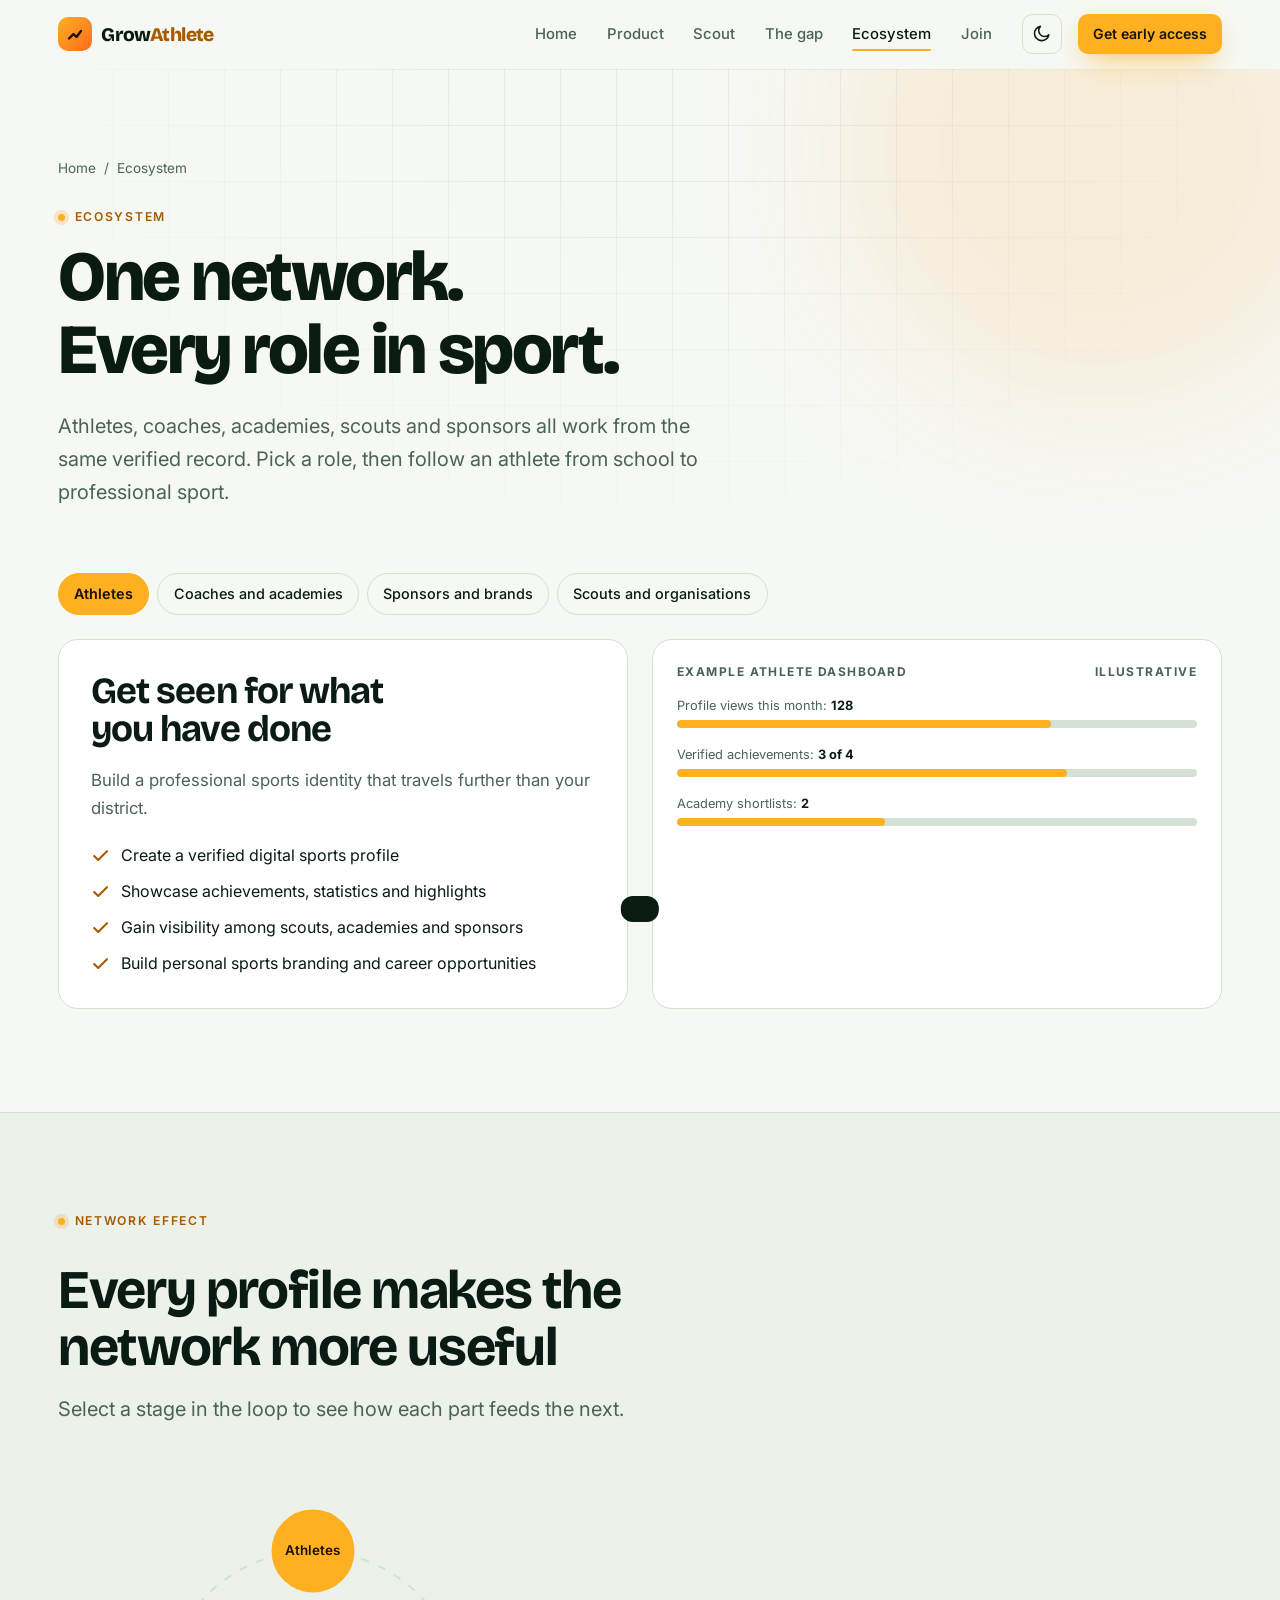
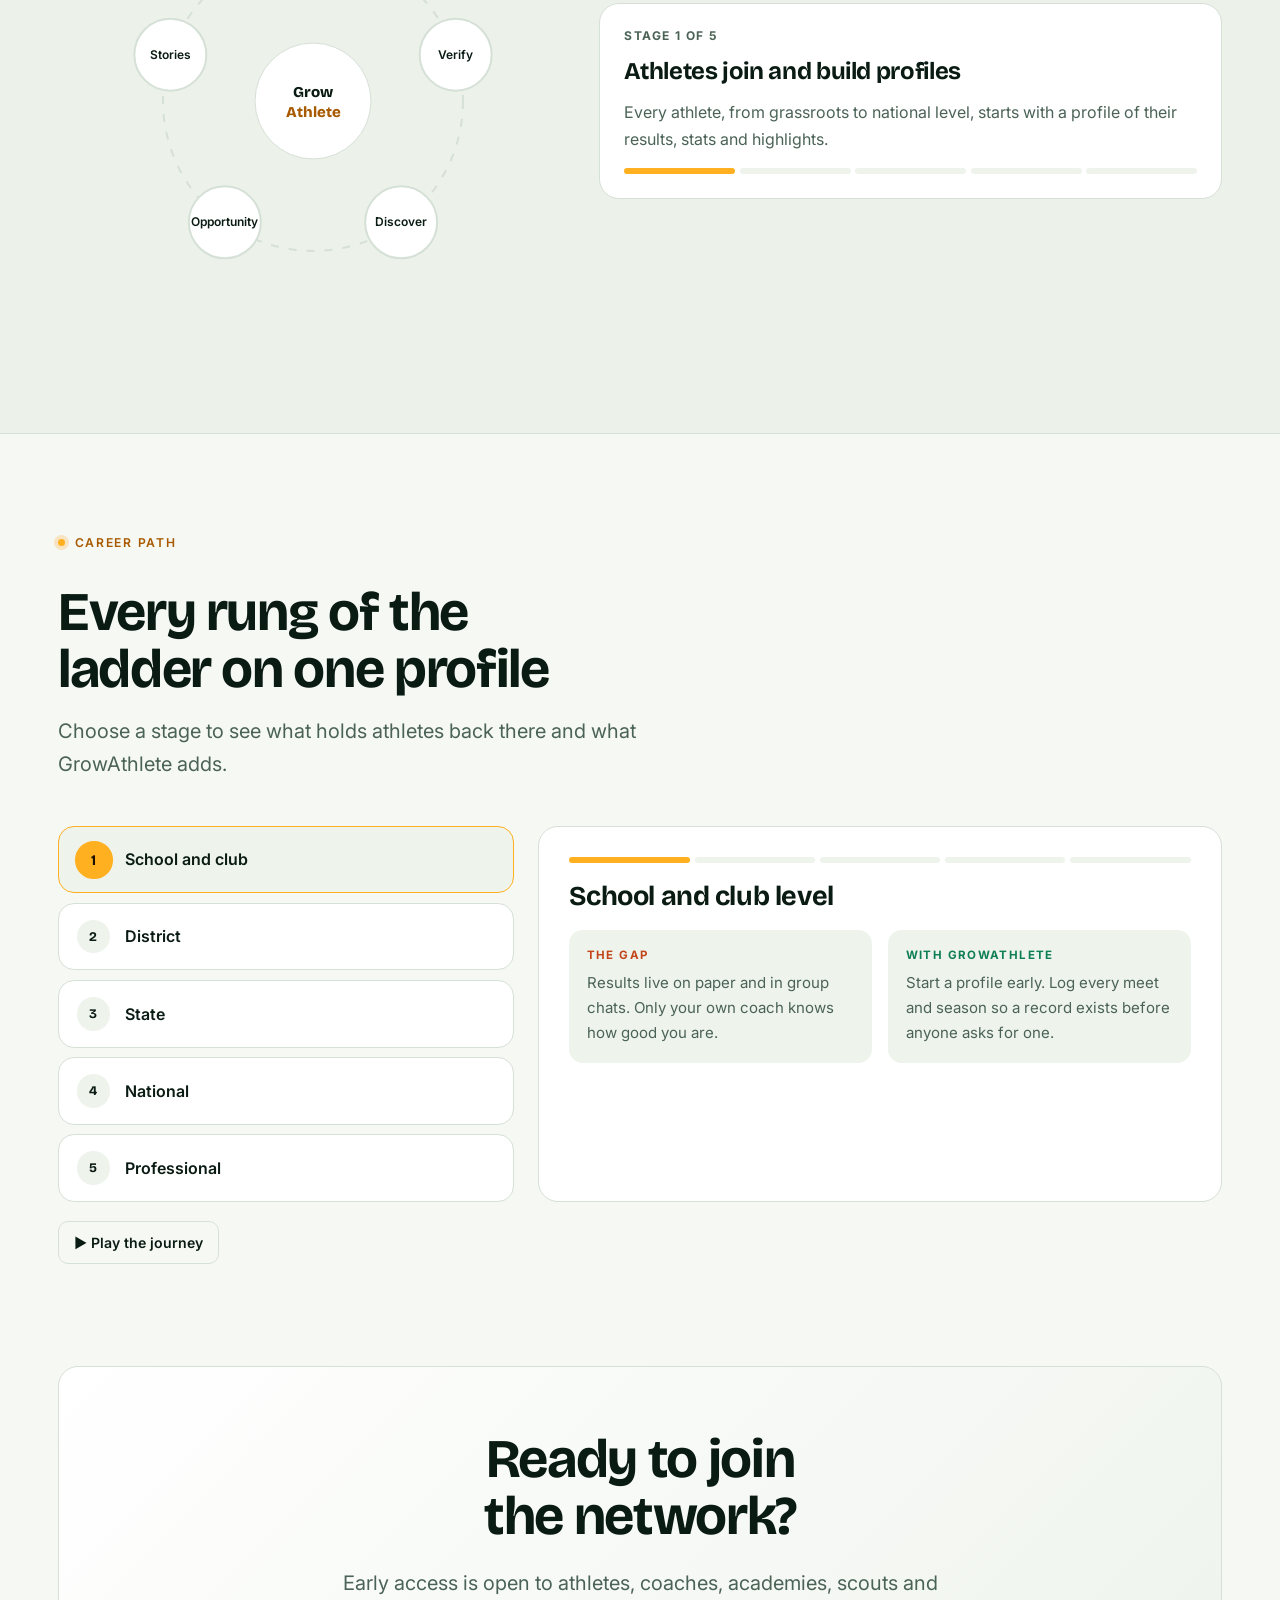
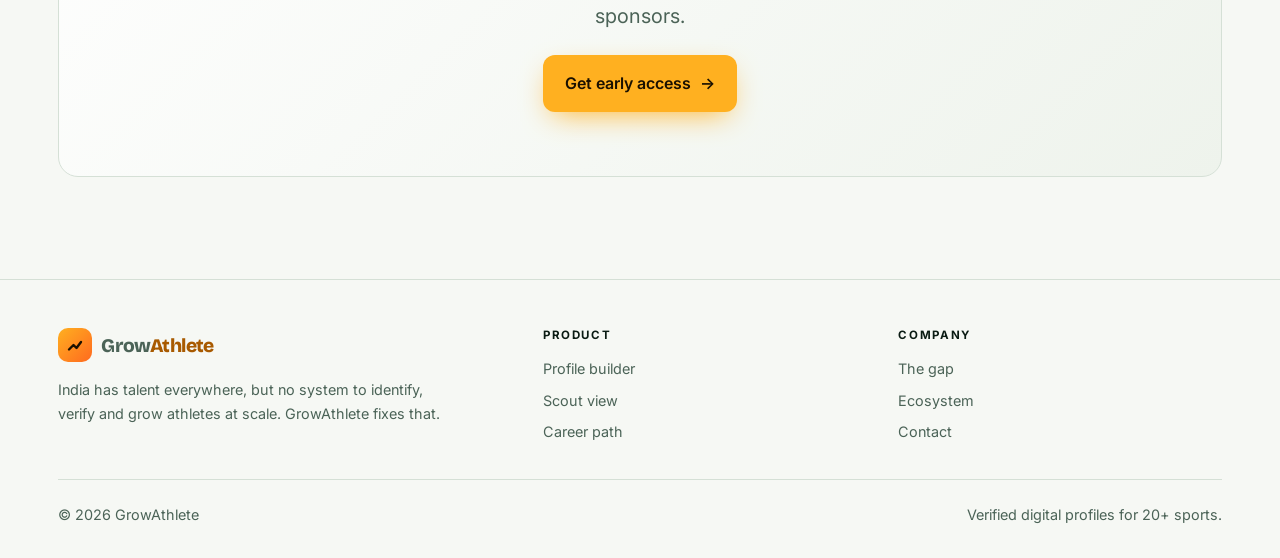
==== ecosystem.html @ 87b1ee72 "Add GrowAthlete multi-page website Six pages (home, product, scout, the gap, ecosystem, join) with s" ====
<!doctype html>
<html lang="en">
<head>
<meta charset="utf-8">
<meta name="viewport" content="width=device-width, initial-scale=1">
<title>Ecosystem | GrowAthlete</title>
<meta name="description" content="How athletes, coaches, academies, scouts and sponsors connect on GrowAthlete, and how the platform supports a career from school to professional sport.">
<link rel="preconnect" href="https://fonts.googleapis.com">
<link rel="preconnect" href="https://fonts.gstatic.com" crossorigin>
<link href="https://fonts.googleapis.com/css2?family=Bricolage+Grotesque:wght@600;700;800&family=Inter:wght@400;500;600&display=swap" rel="stylesheet">
<link rel="stylesheet" href="css/style.css">
<script src="js/theme.js"></script>
</head>
<body data-page="ecosystem">
<div id="site-header"></div>
<main>
<section class="phero">
  <div class="bgfx"><div class="blob a"></div></div>
  <div class="wrap">
    <p class="crumbs"><a href="index.html">Home</a><span>/</span><span>Ecosystem</span></p>
    <p class="tag">Ecosystem</p>
    <h1>One network. Every role in sport.</h1>
    <p class="lede">Athletes, coaches, academies, scouts and sponsors all work from the same verified record. Pick a role, then follow an athlete from school to professional sport.</p>
  </div>
</section>

<section style="padding-top:1rem">
  <div class="wrap">
    <div class="tabs reveal" role="tablist" aria-label="Role" id="tabs"></div>
    <div id="panels" class="reveal"></div>
  </div>
</section>

<section class="alt">
  <div class="wrap">
    <div class="head reveal"><p class="tag">Network effect</p><h2>Every profile makes the network more useful</h2><p class="lede">Select a stage in the loop to see how each part feeds the next.</p></div>
    <div class="fly reveal">
      <svg viewBox="0 0 460 460" role="img" aria-label="Loop: athletes build profiles, profiles get verified, scouts discover, opportunities follow, success attracts more athletes">
        <circle class="ring" cx="230" cy="230" r="150" fill="none" stroke="var(--line)" stroke-width="2"/>
        <circle cx="230" cy="230" r="58" fill="var(--surface)" stroke="var(--line)"/>
        <text x="230" y="226" text-anchor="middle" style="fill:var(--ink);font:800 15px var(--font-display)">Grow</text>
        <text x="230" y="246" text-anchor="middle" style="fill:var(--accent-text);font:800 15px var(--font-display)">Athlete</text>
        <g id="nodes"></g>
      </svg>
      <div class="card dash spot" id="fly-info" aria-live="polite"></div>
    </div>
  </div>
</section>

<section>
  <div class="wrap">
    <div class="head reveal"><p class="tag">Career path</p><h2>Every rung of the ladder on one profile</h2><p class="lede">Choose a stage to see what holds athletes back there and what GrowAthlete adds.</p></div>
    <div class="ladder reveal">
      <div class="steps" role="tablist" aria-label="Career stage" id="steps"></div>
      <div class="card lpanel" id="lpanel" role="tabpanel" aria-live="polite"></div>
    </div>
    <div style="margin-top:1.2rem" class="reveal"><button class="btn btn-line btn-sm" id="play" type="button">▶ Play the journey</button></div>
  </div>
</section>

<section style="padding-top:0">
  <div class="wrap"><div class="card cta-band reveal"><h2>Ready to join the network?</h2><p class="lede">Early access is open to athletes, coaches, academies, scouts and sponsors.</p><a class="btn btn-primary" href="join.html">Get early access <span class="arr">→</span></a></div></div>
</section>
</main>
<div id="site-footer"></div>
<script src="js/data.js"></script>
<script src="js/main.js"></script>
<script src="js/ecosystem.js"></script>
</body>
</html>
---- css/style.css ----
/* GrowAthlete shared styles.
   Concept: investor-grade product site. Near-black pitch ground, a faint engineering grid, one floodlight-gold accent,
   big grotesque headlines, bento layouts and live product demos instead of stock imagery. */
:root {
  --bg: #06100C;
  --bg2: #0A1812;
  --surface: #0F2119;
  --surface2: #15302A;
  --ink: #EEF6F1;
  --ink-soft: #94AEA0;
  --line: #1E3A2E;
  --accent: #FFB020;
  --accent2: #FF6A1F;
  --accent-ink: #1A1000;
  --accent-text: #FFB020;
  --good: #4FE3A0;
  --good-bg: rgba(79, 227, 160, .14);
  --warn: #FF8A5C;
  --glow: rgba(255, 176, 32, .18);
  --grid: rgba(238, 246, 241, .05);
  --font-display: "Bricolage Grotesque", "Arial Black", system-ui, sans-serif;
  --font-body: "Inter", system-ui, -apple-system, "Segoe UI", sans-serif;
  --radius: 20px;
  color-scheme: dark;
}
@media (prefers-color-scheme: light) {
  :root:not([data-theme="dark"]) {
    --bg: #F6F8F4; --bg2: #ECF1EA; --surface: #FFFFFF; --surface2: #EEF3EC; --ink: #0A1B13; --ink-soft: #4B6357;
    --line: #D5E0D6; --accent-text: #A85A00; --good: #0E7F55; --good-bg: rgba(14, 127, 85, .12); --warn: #C2461A;
    --glow: rgba(255, 150, 20, .22); --grid: rgba(10, 27, 19, .06); color-scheme: light;
  }
}
:root[data-theme="light"] {
  --bg: #F6F8F4; --bg2: #ECF1EA; --surface: #FFFFFF; --surface2: #EEF3EC; --ink: #0A1B13; --ink-soft: #4B6357;
  --line: #D5E0D6; --accent-text: #A85A00; --good: #0E7F55; --good-bg: rgba(14, 127, 85, .12); --warn: #C2461A;
  --glow: rgba(255, 150, 20, .22); --grid: rgba(10, 27, 19, .06); color-scheme: light;
}

*, *::before, *::after { box-sizing: border-box; }
html { scroll-behavior: smooth; scroll-padding-top: 5.5rem; }
body { margin: 0; background: var(--bg); color: var(--ink); font: 400 1rem/1.65 var(--font-body); -webkit-font-smoothing: antialiased; overflow-x: hidden; }
img, svg { max-width: 100%; }
button, input, select { font: inherit; color: inherit; }
button { cursor: pointer; }
a { color: inherit; }
p { margin: 0; }
:focus-visible { outline: 3px solid var(--accent); outline-offset: 3px; border-radius: 6px; }
h1, h2, h3, h4 { font-family: var(--font-display); margin: 0; text-wrap: balance; line-height: 1.04; font-weight: 700; letter-spacing: -.025em; }
h1 { font-size: clamp(2.6rem, 7vw, 5.6rem); font-weight: 800; letter-spacing: -.035em; }
h2 { font-size: clamp(2rem, 4.4vw, 3.4rem); }
h3 { font-size: 1.25rem; letter-spacing: -.015em; }
.wrap { width: 100%; max-width: 1200px; margin-inline: auto; padding-inline: max(18px, env(safe-area-inset-left, 0px)) max(18px, env(safe-area-inset-right, 0px)); }
section { padding-block: clamp(3.5rem, 8vw, 6.5rem); position: relative; }
.alt { background: var(--bg2); border-block: 1px solid var(--line); }
.tag { display: inline-flex; align-items: center; gap: .6rem; font: 600 .76rem/1 var(--font-body); letter-spacing: .14em; text-transform: uppercase; color: var(--accent-text); margin-bottom: 1.1rem; }
.tag::before { content: ""; width: 7px; height: 7px; border-radius: 50%; background: var(--accent); box-shadow: 0 0 0 4px var(--glow); animation: pulse 2.4s ease-in-out infinite; }
@keyframes pulse { 50% { box-shadow: 0 0 0 8px transparent; } }
.lede { color: var(--ink-soft); font-size: clamp(1.05rem, 1.6vw, 1.25rem); max-width: 40rem; }
.head { margin-bottom: 2.8rem; max-width: 48rem; display: grid; gap: 1.1rem; }
.grad { background: linear-gradient(100deg, var(--accent), var(--accent2)); -webkit-background-clip: text; background-clip: text; color: transparent; }

/* Page chrome: progress bar, curtain */
.progress { position: fixed; top: 0; left: 0; height: 3px; width: 100%; transform-origin: 0 50%; transform: scaleX(0); background: linear-gradient(90deg, var(--accent), var(--accent2)); z-index: 80; }
.curtain { display: none; }
.js .curtain { display: block; position: fixed; inset: 0; z-index: 100; background: var(--accent); transform: translateY(100%); pointer-events: none; display: grid; place-items: center; }
.curtain span { font: 800 clamp(1.6rem, 4vw, 2.6rem) var(--font-display); color: var(--accent-ink); letter-spacing: -.03em; }
.curtain.cover { transform: none; transition: none; pointer-events: auto; }
.curtain.done { transform: translateY(-100%); transition: transform .65s cubic-bezier(.77, 0, .18, 1); }
.curtain.in { transform: none; transition: transform .45s cubic-bezier(.77, 0, .18, 1); pointer-events: auto; }

/* Buttons, chips, pills */
.btn { position: relative; overflow: hidden; display: inline-flex; align-items: center; justify-content: center; gap: .55rem; border: 0; border-radius: 12px; padding: .95rem 1.4rem; font-weight: 600; text-decoration: none; transition: transform .2s, box-shadow .2s, border-color .2s, background .2s; white-space: nowrap; }
.btn-primary { background: var(--accent); color: var(--accent-ink); box-shadow: 0 10px 30px -10px var(--accent); }
.btn-primary::after { content: ""; position: absolute; inset: 0; background: linear-gradient(105deg, transparent 30%, rgba(255, 255, 255, .5) 50%, transparent 70%); transform: translateX(-120%); }
.btn-primary:hover { transform: translateY(-2px); box-shadow: 0 16px 36px -10px var(--accent); }
.btn-primary:hover::after { transform: translateX(120%); transition: transform .7s; }
.btn-line { background: transparent; border: 1.5px solid var(--line); color: var(--ink); }
.btn-line:hover { border-color: var(--ink-soft); background: var(--surface); }
.btn-sm { padding: .55rem .95rem; font-size: .88rem; border-radius: 10px; }
.btn .arr { transition: transform .2s; } .btn:hover .arr { transform: translateX(4px); }
.chip { border: 1.5px solid var(--line); background: transparent; border-radius: 999px; padding: .5rem .95rem; font-weight: 500; font-size: .9rem; transition: all .18s; }
.chip:hover { border-color: var(--ink-soft); transform: translateY(-1px); }
.chip[aria-pressed="true"], .chip[aria-selected="true"] { background: var(--accent); border-color: var(--accent); color: var(--accent-ink); font-weight: 600; }
.pill { display: inline-flex; align-items: center; gap: .35rem; font: 600 .68rem/1 var(--font-body); letter-spacing: .06em; text-transform: uppercase; padding: .38rem .6rem; border-radius: 999px; background: var(--surface2); color: var(--ink-soft); }
.pill.good { background: var(--good-bg); color: var(--good); }
.pill.warn { background: rgba(255, 138, 92, .15); color: var(--warn); }
.card { background: var(--surface); border: 1px solid var(--line); border-radius: var(--radius); }
.spot { position: relative; overflow: hidden; }
.spot::before { content: ""; position: absolute; inset: 0; background: radial-gradient(420px circle at var(--mx, 50%) var(--my, 0%), var(--glow), transparent 60%); opacity: 0; transition: opacity .3s; pointer-events: none; }
.spot:hover::before { opacity: 1; }
.spot > * { position: relative; }

/* Header */
header.site { position: sticky; top: 0; z-index: 50; border-bottom: 1px solid transparent; transition: background .3s, border-color .3s, backdrop-filter .3s; }
header.site.scrolled { background: color-mix(in srgb, var(--bg) 78%, transparent); backdrop-filter: blur(16px) saturate(1.4); border-color: var(--line); }
.nav { display: flex; align-items: center; gap: 1rem; padding-block: .85rem; }
.logo { font: 800 1.2rem var(--font-display); letter-spacing: -.03em; text-decoration: none; display: inline-flex; align-items: center; gap: .6rem; margin-right: auto; }
.logo i { width: 2.1rem; height: 2.1rem; border-radius: 10px; background: linear-gradient(135deg, var(--accent), var(--accent2)); display: grid; place-items: center; }
.logo b { color: var(--accent-text); font-weight: 800; }
.links { display: flex; gap: .15rem; }
.links a { text-decoration: none; padding: .5rem .85rem; border-radius: 10px; font-weight: 500; font-size: .93rem; color: var(--ink-soft); position: relative; transition: color .2s, background .2s; }
.links a:hover { color: var(--ink); background: var(--surface); }
.links a.on { color: var(--ink); }
.links a.on::after { content: ""; position: absolute; left: .85rem; right: .85rem; bottom: .2rem; height: 2px; background: var(--accent); border-radius: 2px; }
.icon-btn { width: 2.5rem; height: 2.5rem; border-radius: 10px; border: 1.5px solid var(--line); background: transparent; display: grid; place-items: center; transition: border-color .2s, transform .2s; }
.icon-btn:hover { border-color: var(--ink-soft); transform: rotate(12deg); }
.icon-btn svg { width: 1.2rem; height: 1.2rem; }
.burger { display: none; }
@media (max-width: 960px) {
  .burger { display: grid; }
  .links { position: absolute; top: 100%; left: 0; right: 0; flex-direction: column; background: var(--bg); border-bottom: 1px solid var(--line); padding: .6rem max(18px, env(safe-area-inset-left, 0px)) 1rem; display: none; }
  header.site.open .links { display: flex; animation: drop .25s ease-out; }
  header.site.open { background: var(--bg); }
  .links a { padding: .8rem .6rem; font-size: 1.05rem; }
  .links a.on::after { display: none; } .links a.on { color: var(--accent-text); }
  .nav .btn-sm { display: none; }
}
@keyframes drop { from { opacity: 0; transform: translateY(-8px); } }

/* Backdrop: grid + aurora */
.bgfx { position: absolute; inset: 0; overflow: hidden; pointer-events: none; }
.bgfx::before { content: ""; position: absolute; inset: 0; background-image: linear-gradient(var(--grid) 1px, transparent 1px), linear-gradient(90deg, var(--grid) 1px, transparent 1px); background-size: 56px 56px; mask-image: radial-gradient(ellipse at 50% 0%, #000 20%, transparent 72%); -webkit-mask-image: radial-gradient(ellipse at 50% 0%, #000 20%, transparent 72%); }
.blob { position: absolute; border-radius: 50%; filter: blur(80px); opacity: .55; animation: drift 18s ease-in-out infinite alternate; }
.blob.a { width: 520px; height: 520px; background: var(--glow); top: -180px; right: -80px; }
.blob.b { width: 420px; height: 420px; background: rgba(79, 227, 160, .12); top: 120px; left: -160px; animation-duration: 24s; animation-direction: alternate-reverse; }
@keyframes drift { to { transform: translate(60px, 40px) scale(1.15); } }

/* Hero */
.hero { padding-block: clamp(3rem, 7vw, 6rem) clamp(3rem, 6vw, 5rem); overflow: hidden; }
.hero-grid { position: relative; display: grid; grid-template-columns: minmax(0, 1.2fr) minmax(0, .8fr); gap: clamp(2rem, 5vw, 4rem); align-items: center; }
.badge { display: inline-flex; align-items: center; gap: .6rem; padding: .4rem .9rem .4rem .45rem; border: 1px solid var(--line); border-radius: 999px; background: color-mix(in srgb, var(--surface) 70%, transparent); font-size: .85rem; font-weight: 500; color: var(--ink-soft); margin-bottom: 1.6rem; }
.badge b { background: var(--accent); color: var(--accent-ink); font-size: .7rem; letter-spacing: .08em; text-transform: uppercase; padding: .25rem .55rem; border-radius: 999px; }
.hero h1 .l { display: block; overflow: hidden; padding-bottom: .08em; }
.hero h1 .l > span { display: inline-block; animation: rise .9s cubic-bezier(.2, .8, .2, 1) both; animation-delay: calc(var(--d, 0) * 110ms + 350ms); }
@keyframes rise { from { transform: translateY(105%); } }
.hero .lede { margin-top: 1.6rem; animation: fade .8s .9s both; }
.cta { display: flex; flex-wrap: wrap; gap: .8rem; margin-top: 2rem; animation: fade .8s 1.05s both; }
@keyframes fade { from { opacity: 0; transform: translateY(14px); } }
.built { margin-top: 2.6rem; display: flex; flex-wrap: wrap; gap: .5rem 1.4rem; align-items: center; color: var(--ink-soft); font-size: .85rem; animation: fade .8s 1.2s both; }
.built span { text-transform: uppercase; letter-spacing: .12em; font-size: .7rem; }
.built b { font-weight: 500; color: var(--ink); }
.stage { perspective: 1100px; position: relative; }
.hcard { padding: 1.4rem; transition: transform .25s ease-out; transform-style: preserve-3d; box-shadow: 0 40px 80px -30px rgba(0, 0, 0, .7); animation: fade 1s .6s both; }
.hcard .float { position: absolute; padding: .6rem .9rem; border-radius: 12px; font-weight: 600; font-size: .82rem; display: flex; gap: .5rem; align-items: center; background: var(--surface2); border: 1px solid var(--line); box-shadow: 0 16px 34px -14px rgba(0, 0, 0, .6); transform: translateZ(50px); animation: bob 5s ease-in-out infinite; z-index: 2; }
.hcard .f1 { top: -1.1rem; right: 1rem; } .hcard .f2 { bottom: 1.6rem; left: -1.2rem; animation-delay: -2.5s; }
@keyframes bob { 50% { translate: 0 -8px; } }
@media (max-width: 960px) { .hero-grid { grid-template-columns: 1fr; } .hcard .f2 { left: .4rem; } }

.marq { border-block: 1px solid var(--line); background: var(--bg2); overflow: hidden; padding-block: 1.05rem; mask-image: linear-gradient(90deg, transparent, #000 8%, #000 92%, transparent); -webkit-mask-image: linear-gradient(90deg, transparent, #000 8%, #000 92%, transparent); }
.marq-track { display: flex; gap: 2.5rem; width: max-content; animation: marq 45s linear infinite; font: 700 1rem var(--font-display); color: var(--ink-soft); text-transform: uppercase; letter-spacing: .02em; }
.marq:hover .marq-track { animation-play-state: paused; }
.marq-track span::after { content: "◆"; margin-left: 2.5rem; color: var(--accent-text); font-size: .6em; vertical-align: .2em; }
@keyframes marq { to { transform: translateX(-50%); } }

/* Stats */
.stats { display: grid; grid-template-columns: repeat(3, minmax(0, 1fr)); gap: 1px; background: var(--line); border: 1px solid var(--line); border-radius: var(--radius); overflow: hidden; }
.stat { background: var(--surface); padding: clamp(1.5rem, 3vw, 2.4rem); }
.stat strong { display: block; font: 800 clamp(2.8rem, 6vw, 4.6rem)/1 var(--font-display); letter-spacing: -.04em; font-variant-numeric: tabular-nums; }
.stat p { color: var(--ink-soft); margin-top: .7rem; max-width: 18rem; }
.src { margin-top: .9rem; font-size: .8rem; color: var(--ink-soft); }
@media (max-width: 760px) { .stats { grid-template-columns: 1fr; } }

/* Bento */
.bento { display: grid; grid-template-columns: repeat(6, minmax(0, 1fr)); gap: 1rem; }
.cell { padding: 1.6rem; display: grid; gap: .8rem; align-content: space-between; text-decoration: none; transition: transform .25s, border-color .25s; min-height: 250px; }
.cell:hover { transform: translateY(-5px); border-color: var(--accent); }
.cell h3 { margin-top: .2rem; } .cell p { color: var(--ink-soft); font-size: .95rem; }
.cell .go { font-weight: 600; font-size: .9rem; color: var(--accent-text); display: inline-flex; gap: .4rem; align-items: center; }
.cell .go i { font-style: normal; transition: transform .2s; } .cell:hover .go i { transform: translateX(5px); }
.c1 { grid-column: span 3; } .c2 { grid-column: span 3; } .c3 { grid-column: span 2; } .c4 { grid-column: span 2; } .c5 { grid-column: span 2; }
.mini { display: flex; flex-wrap: wrap; gap: .4rem; }
.mini .chip { font-size: .78rem; padding: .3rem .65rem; pointer-events: none; }
@media (max-width: 900px) { .bento { grid-template-columns: repeat(2, minmax(0, 1fr)); } .c1, .c2 { grid-column: span 2; } .c3, .c4, .c5 { grid-column: span 1; } }
@media (max-width: 560px) { .bento { grid-template-columns: 1fr; } .c1, .c2, .c3, .c4, .c5 { grid-column: auto; } }

/* Thesis */
.thesis { display: grid; grid-template-columns: repeat(3, minmax(0, 1fr)); gap: 1rem; }
.th { padding: 1.8rem; display: grid; gap: .9rem; }
.th .n { font: 800 3.2rem/1 var(--font-display); color: transparent; -webkit-text-stroke: 1.5px var(--accent); letter-spacing: -.04em; }
.th p { color: var(--ink-soft); }
@media (max-width: 860px) { .thesis { grid-template-columns: 1fr; } }

/* Sub-page hero */
.phero { padding-block: clamp(3.2rem, 7vw, 5.5rem) clamp(2rem, 4vw, 3rem); overflow: hidden; }
.phero .wrap { position: relative; }
.phero h1 { font-size: clamp(2.4rem, 5.6vw, 4.4rem); max-width: 18ch; }
.phero .lede { margin-top: 1.4rem; }
.crumbs { font-size: .85rem; color: var(--ink-soft); margin-bottom: 1.4rem; display: flex; gap: .5rem; }
.crumbs a { text-decoration: none; } .crumbs a:hover { color: var(--ink); }

/* Profile card parts */
.pc-head { display: flex; gap: .9rem; align-items: center; }
.av { width: 3.6rem; height: 3.6rem; border-radius: 50%; display: grid; place-items: center; font: 800 1.1rem var(--font-display); background: linear-gradient(135deg, var(--accent), var(--accent2)); color: var(--accent-ink); flex: none; }
.pc-name { font: 700 1.1rem/1.2 var(--font-display); letter-spacing: -.01em; display: flex; flex-wrap: wrap; gap: .4rem .6rem; align-items: center; }
.pc-meta { color: var(--ink-soft); font-size: .88rem; margin-top: .2rem; }
.spark { width: 100%; height: auto; display: block; overflow: visible; }
.spark .ln { stroke-dasharray: 1; stroke-dashoffset: 1; animation: draw 1.4s .3s cubic-bezier(.3, .7, .2, 1) forwards; }
.spark .ar, .spark .dt { opacity: 0; animation: fade2 .8s 1.1s forwards; }
@keyframes draw { to { stroke-dashoffset: 0; } } @keyframes fade2 { to { opacity: 1; } }
.kv { display: grid; grid-template-columns: repeat(3, minmax(0, 1fr)); gap: .6rem; margin-top: 1rem; }
.kv div { background: var(--surface2); border-radius: 12px; padding: .75rem .85rem; }
.kv strong { display: block; font: 700 1.15rem/1.1 var(--font-display); font-variant-numeric: tabular-nums; }
.kv span { font-size: .74rem; color: var(--ink-soft); }
.alist { list-style: none; padding: 0; margin: 1rem 0 0; display: grid; gap: .5rem; }
.alist li { display: flex; gap: .6rem; align-items: center; font-size: .9rem; padding: .6rem .75rem; background: var(--surface2); border-radius: 10px; animation: pop .4s cubic-bezier(.2, .8, .2, 1); }
.alist li span.t { flex: 1; min-width: 0; overflow-wrap: anywhere; }
@keyframes pop { from { opacity: 0; transform: translateY(8px) scale(.97); } }

/* Forms */
.field { display: grid; gap: .45rem; }
.field label, .field .lab { font-weight: 600; font-size: .85rem; color: var(--ink-soft); display: flex; justify-content: space-between; }
.input { width: 100%; padding: .85rem 1rem; border-radius: 12px; border: 1.5px solid var(--line); background: var(--bg); transition: border-color .2s, box-shadow .2s; }
.input:focus { outline: none; border-color: var(--accent); box-shadow: 0 0 0 4px var(--glow); }
input[type=range] { width: 100%; accent-color: var(--accent); }
.row2 { display: grid; grid-template-columns: 1fr 1fr; gap: .8rem; }
.add { display: flex; gap: .5rem; } .add .input { flex: 1; min-width: 0; }
.meter { height: 10px; border-radius: 99px; background: var(--surface2); overflow: hidden; }
.meter i { display: block; height: 100%; width: 0; background: linear-gradient(90deg, var(--warn), var(--accent), var(--good)); border-radius: 99px; transition: width .7s cubic-bezier(.2, .8, .2, 1); }
.spin { width: .8rem; height: .8rem; border: 2px solid currentColor; border-right-color: transparent; border-radius: 50%; animation: rot .7s linear infinite; display: inline-block; }
@keyframes rot { to { transform: rotate(360deg); } }
.note { font-size: .8rem; color: var(--ink-soft); }
.chips { display: flex; flex-wrap: wrap; gap: .5rem; }

/* Builder */
.builder { display: grid; grid-template-columns: minmax(0, .95fr) minmax(0, 1.05fr); gap: 1.5rem; align-items: start; }
.form-card { padding: 1.6rem; display: grid; gap: 1.2rem; }
.pc { padding: 1.5rem; position: sticky; top: 5.5rem; transition: transform .25s ease-out; }
.strength { margin-top: 1.2rem; display: grid; gap: .55rem; }
.strength-top { display: flex; justify-content: space-between; align-items: center; font-weight: 600; font-size: .9rem; }
.share { display: flex; gap: .5rem; margin-top: 1rem; flex-wrap: wrap; }
@media (max-width: 900px) { .builder { grid-template-columns: 1fr; } .pc { position: static; } }

/* Explorer */
.explorer { padding: 1.3rem; }
.filters { display: grid; gap: 1rem; padding: .4rem .3rem 1.3rem; border-bottom: 1px solid var(--line); margin-bottom: 1.3rem; }
.frow { display: grid; grid-template-columns: 1.3fr repeat(3, minmax(0, 1fr)); gap: 1rem; align-items: end; }
.meta-bar { display: flex; flex-wrap: wrap; justify-content: space-between; gap: .6rem; font-size: .9rem; color: var(--ink-soft); margin-bottom: 1rem; }
.grid { display: grid; grid-template-columns: repeat(auto-fill, minmax(270px, 1fr)); gap: 1rem; }
.ath { padding: 1.2rem; display: grid; gap: .85rem; min-width: 0; transition: transform .25s, border-color .25s; animation: pop .5s cubic-bezier(.2, .8, .2, 1) both; animation-delay: calc(var(--i, 0) * 45ms); }
.ath:hover { transform: translateY(-4px); border-color: var(--accent); }
.ath .st { font: 700 .98rem var(--font-display); letter-spacing: -.01em; }
.row-f { display: flex; gap: .5rem; align-items: center; justify-content: space-between; flex-wrap: wrap; }
.star { border: 1.5px solid var(--line); background: transparent; border-radius: 10px; padding: .5rem .8rem; font-weight: 600; font-size: .85rem; transition: all .18s; }
.star:hover { border-color: var(--ink-soft); }
.star[aria-pressed="true"] { background: var(--accent); border-color: var(--accent); color: var(--accent-ink); }
.empty { grid-column: 1 / -1; padding: 3rem 1rem; text-align: center; color: var(--ink-soft); }
.tray { margin-top: 1.2rem; padding: 1rem 1.1rem; border-radius: 14px; background: var(--surface2); display: flex; flex-wrap: wrap; gap: .6rem; align-items: center; animation: pop .3s; }
.tray .chip { padding: .35rem .7rem; font-size: .84rem; }
@media (max-width: 960px) { .frow { grid-template-columns: 1fr 1fr; } .frow .field:first-child { grid-column: 1 / -1; } }
@media (max-width: 560px) { .frow { grid-template-columns: 1fr; } }

/* Dialog */
dialog { background: var(--surface); color: var(--ink); border: 1px solid var(--line); border-radius: 24px; padding: 0; width: min(620px, calc(100% - 28px)); max-height: calc(100% - 28px); box-shadow: 0 40px 100px -20px rgba(0, 0, 0, .8); }
dialog[open] { animation: dlg .35s cubic-bezier(.2, .8, .2, 1); }
@keyframes dlg { from { opacity: 0; transform: translateY(24px) scale(.96); } }
dialog::backdrop { background: rgba(2, 8, 5, .7); backdrop-filter: blur(5px); }
.dlg { padding: 1.6rem; }
.dlg-top { display: flex; justify-content: space-between; align-items: start; gap: 1rem; }
.dlg-actions { display: flex; flex-wrap: wrap; gap: .6rem; margin-top: 1.4rem; }
.dlg h4 { font: 700 .75rem var(--font-body); letter-spacing: .12em; text-transform: uppercase; color: var(--ink-soft); margin: 1.3rem 0 .6rem; }
.cmp { display: grid; grid-template-columns: 1fr 1fr; gap: 1rem; margin-top: 1.2rem; }
.cmp > div { background: var(--surface2); border-radius: 16px; padding: 1rem; display: grid; gap: .7rem; align-content: start; min-width: 0; }
.bar { display: grid; gap: .25rem; font-size: .8rem; color: var(--ink-soft); }
.bar i { display: block; height: 8px; border-radius: 6px; background: var(--line); overflow: hidden; }
.bar i b { display: block; height: 100%; background: var(--accent); border-radius: 6px; transition: width .8s cubic-bezier(.2, .8, .2, 1); width: 0; }
.bar.win i b { background: var(--good); }
@media (max-width: 520px) { .cmp { grid-template-columns: 1fr; } }

/* Gap page: merge stage + accordion */
.seg { display: inline-flex; padding: .3rem; background: var(--surface); border: 1px solid var(--line); border-radius: 14px; gap: .3rem; }
.seg button { border: 0; background: transparent; padding: .7rem 1.2rem; border-radius: 10px; font-weight: 600; transition: background .2s; }
.seg button[aria-pressed="true"] { background: var(--accent); color: var(--accent-ink); }
.mstage { position: relative; height: 440px; background: var(--bg2); border: 1px solid var(--line); border-radius: 24px; overflow: hidden; background-image: radial-gradient(var(--line) 1px, transparent 1px); background-size: 22px 22px; }
.frame { position: absolute; inset: 1.2rem; border: 2px dashed var(--accent); border-radius: 18px; opacity: 0; transition: opacity .5s; pointer-events: none; }
.frame em { position: absolute; top: -.85rem; left: 1.2rem; background: var(--bg2); padding: 0 .6rem; font: 600 .75rem var(--font-body); letter-spacing: .1em; text-transform: uppercase; color: var(--accent-text); font-style: normal; display: flex; gap: .4rem; align-items: center; }
.merged .frame { opacity: 1; }
.item { position: absolute; width: 29%; min-width: 120px; padding: .75rem .85rem; border-radius: 12px; background: var(--surface); border: 1px solid var(--line); box-shadow: 0 16px 34px -14px rgba(0, 0, 0, .7); left: var(--bx); top: var(--by); transform: rotate(var(--br)); transition: left .9s cubic-bezier(.3, 1, .3, 1), top .9s cubic-bezier(.3, 1, .3, 1), transform .9s cubic-bezier(.3, 1, .3, 1), border-color .4s; font-size: .8rem; line-height: 1.35; text-align: left; color: var(--ink); }
.item b { display: block; font-size: .7rem; letter-spacing: .08em; text-transform: uppercase; color: var(--ink-soft); margin-bottom: .25rem; }
.item .v { display: none; margin-top: .4rem; }
.merged .item { left: var(--ax); top: var(--ay); transform: rotate(0); }
.merged .item .v { display: inline-flex; }
.merged .item.ok { border-color: var(--good); }
.item:hover { border-color: var(--accent); }
.mcap { margin-top: 1.2rem; display: flex; justify-content: space-between; gap: 1rem; flex-wrap: wrap; color: var(--ink-soft); align-items: center; }
.mcap strong { color: var(--ink); }
@media (max-width: 640px) { .mstage { height: 580px; } .item { width: 43%; } }
.acc { display: grid; gap: .8rem; }
.acc-i { border: 1px solid var(--line); border-radius: 18px; background: var(--surface); overflow: hidden; transition: border-color .25s; }
.acc-i[data-open="true"] { border-color: var(--accent); }
.acc-b { width: 100%; display: flex; align-items: center; gap: 1rem; text-align: left; background: transparent; border: 0; padding: 1.3rem 1.4rem; font: 700 clamp(1.05rem, 2vw, 1.3rem) var(--font-display); letter-spacing: -.015em; }
.acc-b .n { font: 600 .8rem var(--font-body); color: var(--accent-text); letter-spacing: .1em; min-width: 2rem; }
.acc-b .pm { margin-left: auto; width: 1.8rem; height: 1.8rem; border-radius: 50%; border: 1.5px solid var(--line); display: grid; place-items: center; transition: transform .3s, background .3s; flex: none; font-family: var(--font-body); }
.acc-i[data-open="true"] .pm { transform: rotate(45deg); background: var(--accent); color: var(--accent-ink); border-color: var(--accent); }
.acc-p { display: grid; grid-template-rows: 0fr; transition: grid-template-rows .4s cubic-bezier(.2, .8, .2, 1); }
.acc-i[data-open="true"] .acc-p { grid-template-rows: 1fr; }
.acc-p > div { overflow: hidden; }
.acc-in { padding: 0 1.4rem 1.4rem 4rem; display: grid; grid-template-columns: 1fr 1fr; gap: 1rem; }
.acc-in > div { background: var(--surface2); border-radius: 14px; padding: 1.1rem; }
.acc-in h4 { font: 700 .72rem var(--font-body); letter-spacing: .12em; text-transform: uppercase; margin-bottom: .5rem; }
.acc-in .pain h4 { color: var(--warn); } .acc-in .gain h4 { color: var(--good); }
.acc-in p { font-size: .94rem; color: var(--ink-soft); }
@media (max-width: 700px) { .acc-in { grid-template-columns: 1fr; padding-left: 1.4rem; } }
.quote { padding: clamp(2rem, 5vw, 3.5rem); text-align: center; }
.quote p { font: 700 clamp(1.5rem, 3.4vw, 2.6rem)/1.15 var(--font-display); letter-spacing: -.03em; max-width: 24ch; margin-inline: auto; text-wrap: balance; }

/* Ecosystem: tabs, ladder, flywheel */
.tabs { display: flex; flex-wrap: wrap; gap: .5rem; margin-bottom: 1.5rem; }
.panel { display: grid; grid-template-columns: minmax(0, 1fr) minmax(0, 1fr); gap: 1.5rem; animation: pop .45s cubic-bezier(.2, .8, .2, 1); }
.panel[hidden] { display: none; }
.panel .big { padding: 2rem; display: grid; gap: 1.2rem; align-content: start; }
.ticks { list-style: none; margin: 0; padding: 0; display: grid; gap: .6rem; }
.ticks li { display: flex; gap: .7rem; align-items: flex-start; }
.ticks svg { flex: none; width: 1.2rem; height: 1.2rem; color: var(--accent-text); margin-top: .25rem; }
.dash { padding: 1.5rem; display: grid; gap: 1rem; align-content: start; }
.dash h4 { font: 700 .75rem var(--font-body); letter-spacing: .12em; text-transform: uppercase; color: var(--ink-soft); display: flex; justify-content: space-between; }
@media (max-width: 860px) { .panel { grid-template-columns: 1fr; } }
.ladder { display: grid; grid-template-columns: minmax(0, .8fr) minmax(0, 1.2fr); gap: 1.5rem; }
.steps { display: grid; gap: .6rem; align-content: start; position: relative; }
.step { display: flex; align-items: center; gap: .9rem; text-align: left; width: 100%; padding: 1rem 1.1rem; border-radius: 16px; border: 1.5px solid var(--line); background: var(--surface); font-weight: 600; transition: all .2s; }
.step:hover { border-color: var(--ink-soft); transform: translateX(4px); }
.step i { width: 2.1rem; height: 2.1rem; border-radius: 50%; background: var(--surface2); display: grid; place-items: center; font: 700 .82rem var(--font-display); font-style: normal; flex: none; transition: all .25s; }
.step[aria-selected="true"] { border-color: var(--accent); background: var(--surface2); }
.step[aria-selected="true"] i { background: var(--accent); color: var(--accent-ink); transform: scale(1.12); }
.lpanel { padding: 1.9rem; display: grid; gap: 1.2rem; align-content: start; }
.lpanel h3 { font-size: 1.7rem; }
.two { display: grid; grid-template-columns: 1fr 1fr; gap: 1rem; }
.two > div { background: var(--surface2); border-radius: 14px; padding: 1.1rem; animation: pop .45s both; }
.two > div + div { animation-delay: .1s; }
.two h4 { font: 700 .72rem var(--font-body); letter-spacing: .12em; text-transform: uppercase; margin-bottom: .6rem; }
.two .pain h4 { color: var(--warn); } .two .gain h4 { color: var(--good); }
.two p { font-size: .94rem; color: var(--ink-soft); }
.prog { display: flex; gap: .3rem; } .prog i { height: 6px; flex: 1; border-radius: 4px; background: var(--surface2); transition: background .4s; } .prog i.on { background: var(--accent); }
@media (max-width: 860px) { .ladder { grid-template-columns: 1fr; } .two { grid-template-columns: 1fr; } }
.fly { display: grid; grid-template-columns: minmax(0, .9fr) minmax(0, 1.1fr); gap: 2rem; align-items: center; }
.fly svg { width: 100%; height: auto; max-width: 460px; margin-inline: auto; display: block; }
.fly .ring { stroke-dasharray: 8 10; animation: dashmove 14s linear infinite; }
@keyframes dashmove { to { stroke-dashoffset: -360; } }
.fly .node { cursor: pointer; transition: transform .2s; transform-box: fill-box; transform-origin: center; }
.fly .node:hover, .fly .node.on { transform: scale(1.12); }
.fly .node circle { fill: var(--surface); stroke: var(--line); stroke-width: 2; transition: all .2s; }
.fly .node.on circle { fill: var(--accent); stroke: var(--accent); }
.fly .node text { fill: var(--ink); font: 600 12px var(--font-body); text-anchor: middle; pointer-events: none; }
.fly .node.on text { fill: var(--accent-ink); }
.fly .orbit { transform-origin: 230px 230px; animation: rot 16s linear infinite; }
@media (max-width: 860px) { .fly { grid-template-columns: 1fr; } }

/* Join */
.join-grid { display: grid; grid-template-columns: minmax(0, 1fr) minmax(0, 1fr); gap: 1.5rem; align-items: start; }
.join-box { padding: clamp(1.5rem, 4vw, 2.4rem); display: grid; gap: 1rem; }
.seg2 { display: flex; flex-wrap: wrap; gap: .5rem; }
.msg { min-height: 1.5em; font-weight: 600; color: var(--good); }
.done-card { display: none; text-align: center; padding: 2rem 1rem; gap: .8rem; justify-items: center; }
.done-card.show { display: grid; animation: pop .5s; }
.done-card svg { width: 4rem; height: 4rem; color: var(--good); }
.done-card svg path { stroke-dasharray: 30; stroke-dashoffset: 30; animation: draw2 .7s .2s forwards; }
@keyframes draw2 { to { stroke-dashoffset: 0; } }
.partner { display: grid; gap: .9rem; }
.partner .card { padding: 1.3rem 1.4rem; display: grid; gap: .3rem; transition: transform .25s, border-color .25s; }
.partner .card:hover { transform: translateX(6px); border-color: var(--accent); }
.partner h3 { font-size: 1.1rem; } .partner p { color: var(--ink-soft); font-size: .93rem; }
@media (max-width: 860px) { .join-grid { grid-template-columns: 1fr; } }

/* CTA band + footer */
.cta-band { padding: clamp(2rem, 6vw, 4rem); text-align: center; display: grid; gap: 1.4rem; justify-items: center; background: linear-gradient(135deg, var(--surface), var(--surface2)); overflow: hidden; }
.cta-band h2 { max-width: 18ch; }
footer { border-top: 1px solid var(--line); padding-block: 3rem 2rem; color: var(--ink-soft); font-size: .9rem; }
.fgrid { display: grid; grid-template-columns: 1.4fr repeat(2, 1fr); gap: 2rem; }
.fgrid h4 { font: 700 .72rem var(--font-body); letter-spacing: .14em; text-transform: uppercase; color: var(--ink); margin-bottom: .9rem; }
.fgrid ul { list-style: none; padding: 0; margin: 0; display: grid; gap: .5rem; }
.fgrid a { text-decoration: none; } .fgrid a:hover { color: var(--ink); }
.fbot { margin-top: 2.2rem; padding-top: 1.4rem; border-top: 1px solid var(--line); display: flex; flex-wrap: wrap; justify-content: space-between; gap: .6rem; }
@media (max-width: 700px) { .fgrid { grid-template-columns: 1fr 1fr; } .fgrid > div:first-child { grid-column: 1 / -1; } }

.toast { position: fixed; left: 50%; bottom: max(1.2rem, env(safe-area-inset-bottom, 0px)); transform: translate(-50%, 160%); background: var(--ink); color: var(--bg); padding: .8rem 1.2rem; border-radius: 12px; font-weight: 600; z-index: 90; transition: transform .4s cubic-bezier(.2, .8, .2, 1); max-width: calc(100% - 28px); text-align: center; }
.toast.show { transform: translate(-50%, 0); }
#confetti { position: fixed; inset: 0; pointer-events: none; z-index: 95; }

/* Reveal (content is visible by default; JS opts in) */
.js .reveal { opacity: 0; transform: translateY(26px); transition: opacity .7s ease, transform .7s cubic-bezier(.2, .8, .2, 1); transition-delay: calc(var(--i, 0) * 90ms); }
.js .reveal.in { opacity: 1; transform: none; }
@media (prefers-reduced-motion: reduce) {
  html { scroll-behavior: auto; }
  *, *::before, *::after { animation-duration: .001s !important; animation-delay: 0s !important; animation-iteration-count: 1 !important; transition-duration: .001s !important; }
  .js .reveal { opacity: 1; transform: none; }
  .marq-track { animation: none !important; }
}
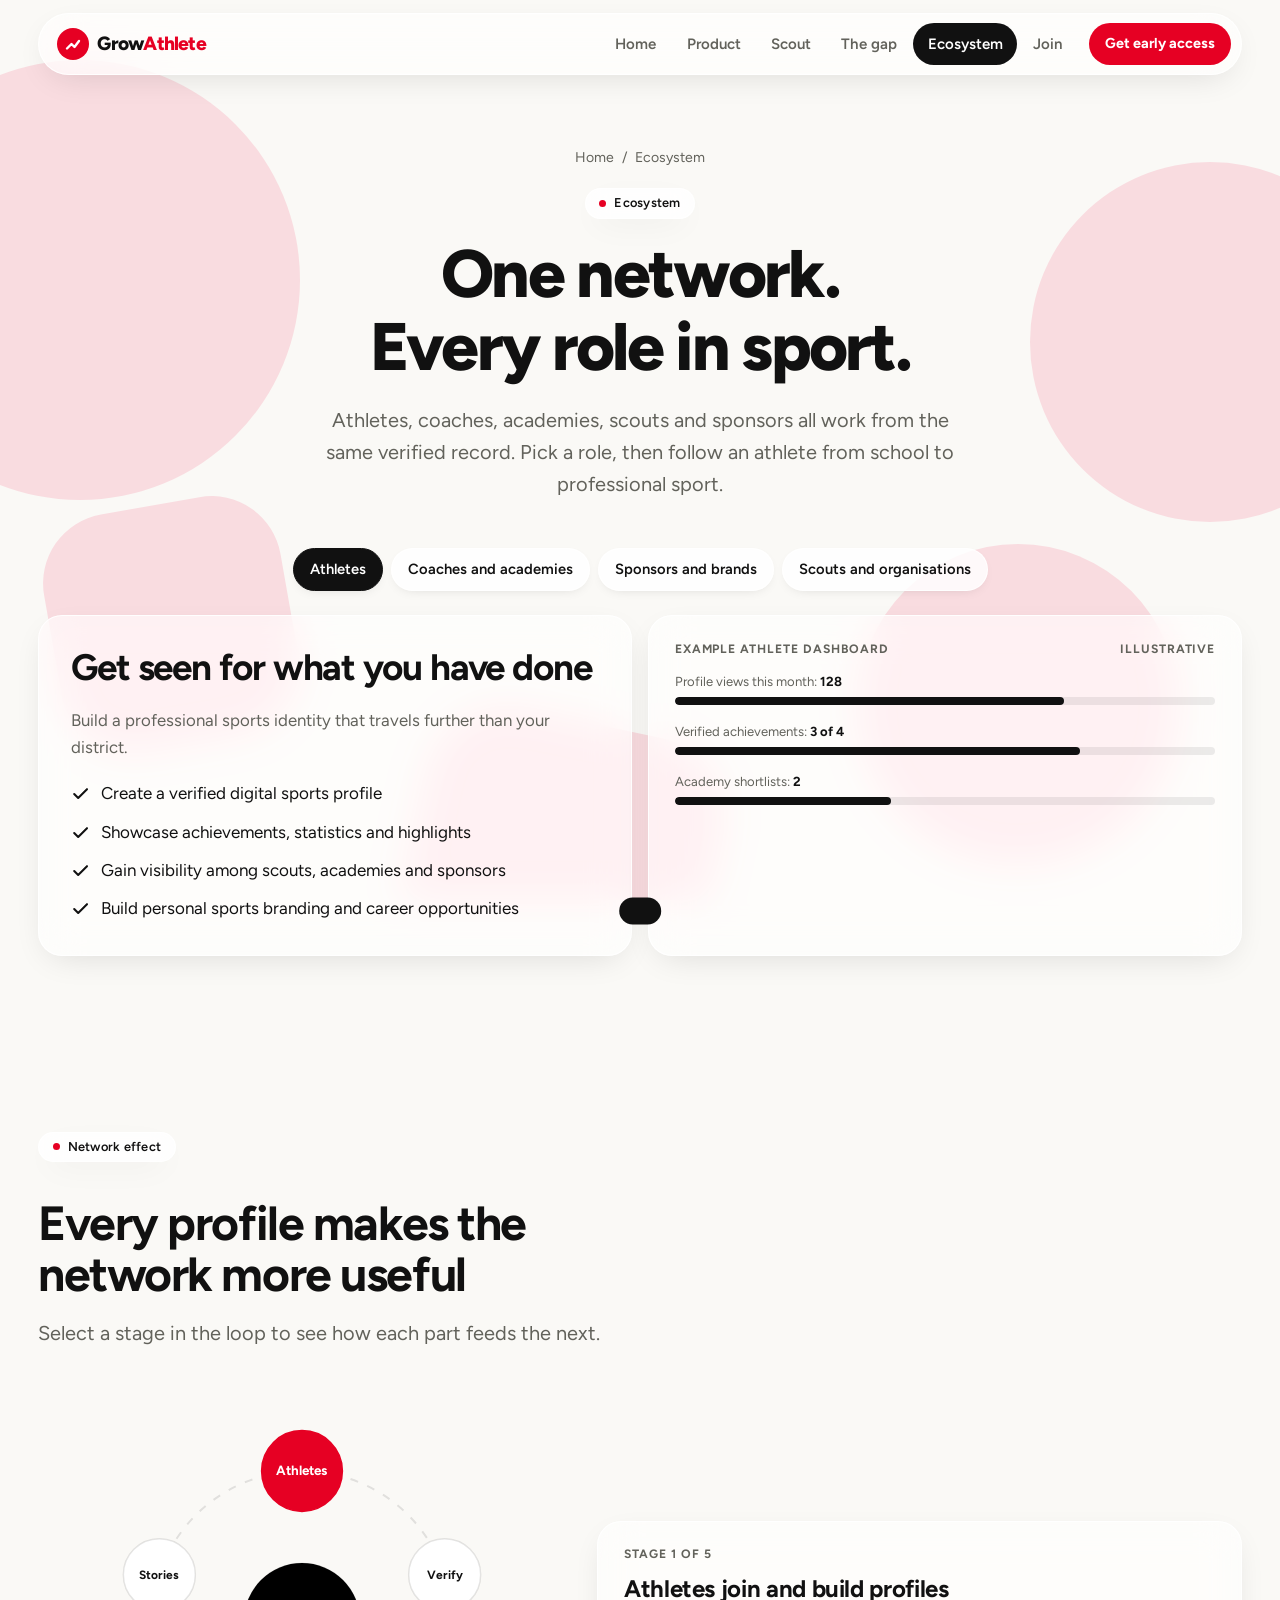
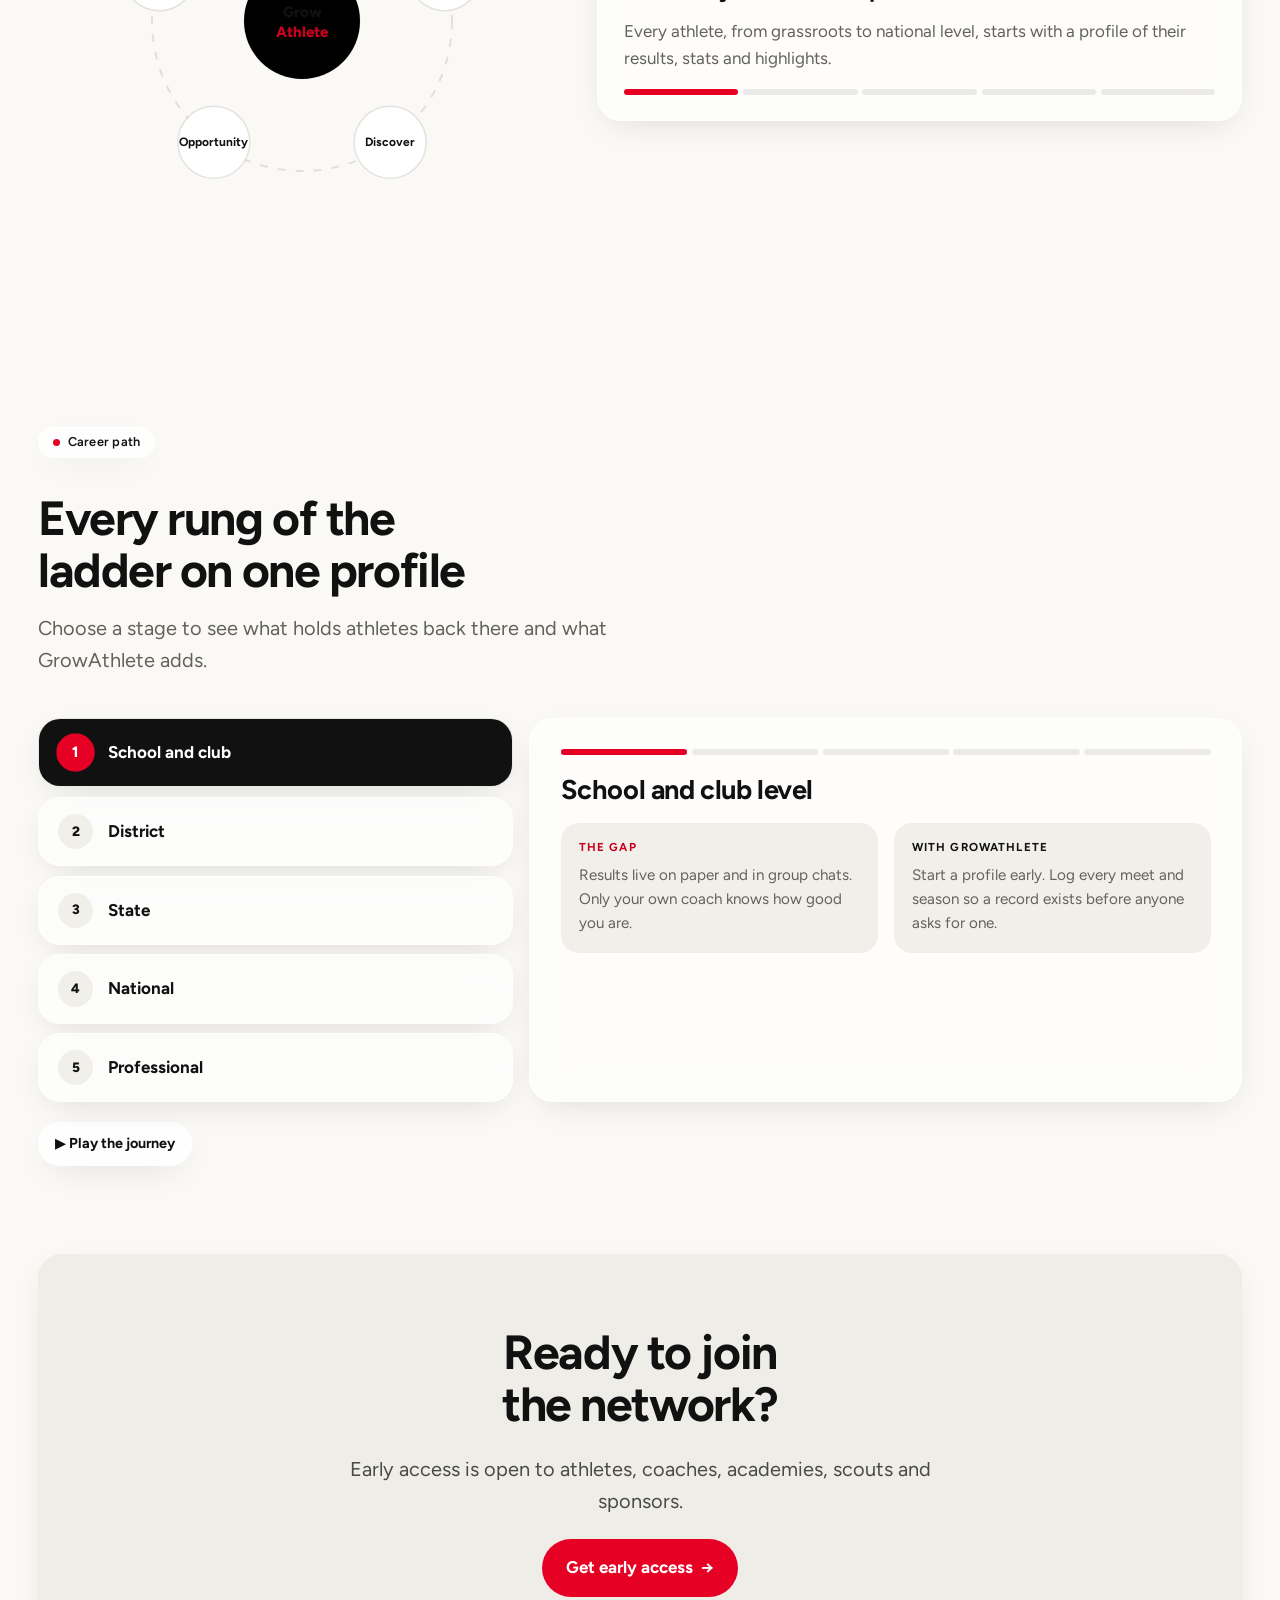
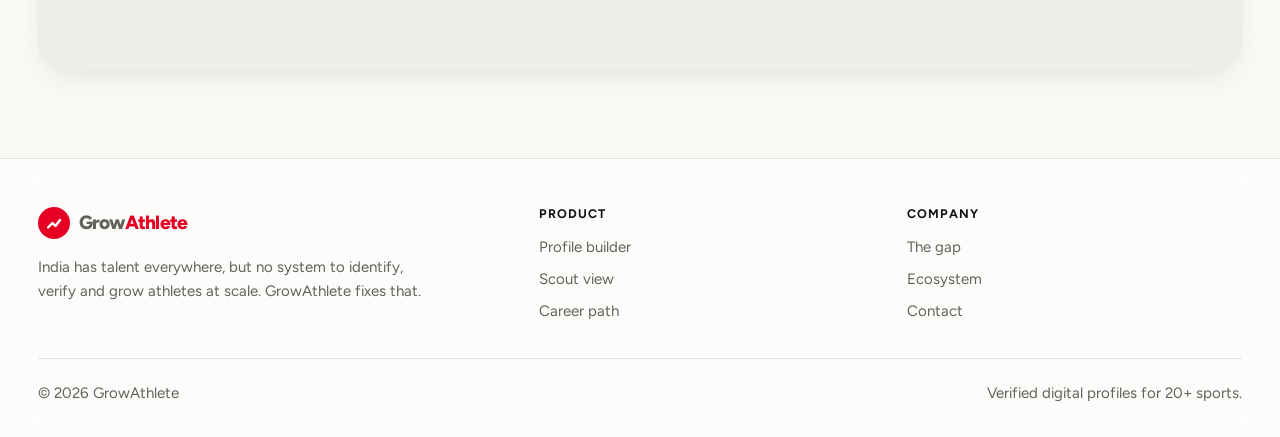
==== commit 5c48824d: "Redesign: single-colour minimal glass UI, expanded home page Warm white ground with one red accent, " ====
--- a/ecosystem.html
+++ b/ecosystem.html
@@ -7,7 +7,7 @@
 <meta name="description" content="How athletes, coaches, academies, scouts and sponsors connect on GrowAthlete, and how the platform supports a career from school to professional sport.">
 <link rel="preconnect" href="https://fonts.googleapis.com">
 <link rel="preconnect" href="https://fonts.gstatic.com" crossorigin>
-<link href="https://fonts.googleapis.com/css2?family=Bricolage+Grotesque:wght@600;700;800&family=Inter:wght@400;500;600&display=swap" rel="stylesheet">
+<link href="https://fonts.googleapis.com/css2?family=Figtree:wght@400;500;600;700;800&display=swap" rel="stylesheet">
 <link rel="stylesheet" href="css/style.css">
 <script src="js/theme.js"></script>
 </head>
@@ -38,8 +38,8 @@
       <svg viewBox="0 0 460 460" role="img" aria-label="Loop: athletes build profiles, profiles get verified, scouts discover, opportunities follow, success attracts more athletes">
         <circle class="ring" cx="230" cy="230" r="150" fill="none" stroke="var(--line)" stroke-width="2"/>
         <circle cx="230" cy="230" r="58" fill="var(--surface)" stroke="var(--line)"/>
-        <text x="230" y="226" text-anchor="middle" style="fill:var(--ink);font:800 15px var(--font-display)">Grow</text>
-        <text x="230" y="246" text-anchor="middle" style="fill:var(--accent-text);font:800 15px var(--font-display)">Athlete</text>
+        <text x="230" y="226" text-anchor="middle" style="fill:var(--ink);font:800 15px var(--font)">Grow</text>
+        <text x="230" y="246" text-anchor="middle" style="fill:var(--accent-text);font:800 15px var(--font)">Athlete</text>
         <g id="nodes"></g>
       </svg>
       <div class="card dash spot" id="fly-info" aria-live="polite"></div>
--- a/css/style.css
+++ b/css/style.css
@@ -1,335 +1,345 @@
 /* GrowAthlete shared styles.
-   Concept: investor-grade product site. Near-black pitch ground, a faint engineering grid, one floodlight-gold accent,
-   big grotesque headlines, bento layouts and live product demos instead of stock imagery. */
+   Concept: a calm, light, Pinterest-style discovery site. Warm white ground, flat pastel shapes behind frosted glass panels,
+   masonry "pins" for athletes, one red accent. No gradients anywhere: colour is flat, depth comes from glass blur and soft shadow. */
 :root {
-  --bg: #06100C;
-  --bg2: #0A1812;
-  --surface: #0F2119;
-  --surface2: #15302A;
-  --ink: #EEF6F1;
-  --ink-soft: #94AEA0;
-  --line: #1E3A2E;
-  --accent: #FFB020;
-  --accent2: #FF6A1F;
-  --accent-ink: #1A1000;
-  --accent-text: #FFB020;
-  --good: #4FE3A0;
-  --good-bg: rgba(79, 227, 160, .14);
-  --warn: #FF8A5C;
-  --glow: rgba(255, 176, 32, .18);
-  --grid: rgba(238, 246, 241, .05);
-  --font-display: "Bricolage Grotesque", "Arial Black", system-ui, sans-serif;
-  --font-body: "Inter", system-ui, -apple-system, "Segoe UI", sans-serif;
-  --radius: 20px;
-  color-scheme: dark;
+  --bg: #FAF9F6;
+  --ink: #111111;
+  --ink-soft: #62625B;
+  --line: rgba(17, 17, 17, .1);
+  --glass: rgba(255, 255, 255, .62);
+  --glass-strong: rgba(255, 255, 255, .82);
+  --glass-line: rgba(255, 255, 255, .9);
+  --surface2: #F1EFEA;
+  --accent: #E60023;
+  --accent-dark: #BD001C;
+  --accent-ink: #FFFFFF;
+  --accent-text: #C7001E;
+  --good: #111111;
+  --good-bg: #ECEAE5;
+  --warn: #C7001E;
+  --warn-bg: #FCE6E9;
+  --tint: #F9DCE0;
+  /* One neutral for every card cover and icon chip; the only hue on the site is the red accent */
+  --p1: #EFEDE8; --p2: #EFEDE8; --p3: #EFEDE8; --p4: #EFEDE8; --p5: #EFEDE8; --p6: #EFEDE8;
+  --shadow: 0 10px 34px -12px rgba(17, 17, 17, .14);
+  --font: "Figtree", system-ui, -apple-system, "Segoe UI", sans-serif;
+  --radius: 24px;
+  color-scheme: light;
 }
-@media (prefers-color-scheme: light) {
-  :root:not([data-theme="dark"]) {
-    --bg: #F6F8F4; --bg2: #ECF1EA; --surface: #FFFFFF; --surface2: #EEF3EC; --ink: #0A1B13; --ink-soft: #4B6357;
-    --line: #D5E0D6; --accent-text: #A85A00; --good: #0E7F55; --good-bg: rgba(14, 127, 85, .12); --warn: #C2461A;
-    --glow: rgba(255, 150, 20, .22); --grid: rgba(10, 27, 19, .06); color-scheme: light;
-  }
-}
-:root[data-theme="light"] {
-  --bg: #F6F8F4; --bg2: #ECF1EA; --surface: #FFFFFF; --surface2: #EEF3EC; --ink: #0A1B13; --ink-soft: #4B6357;
-  --line: #D5E0D6; --accent-text: #A85A00; --good: #0E7F55; --good-bg: rgba(14, 127, 85, .12); --warn: #C2461A;
-  --glow: rgba(255, 150, 20, .22); --grid: rgba(10, 27, 19, .06); color-scheme: light;
-}
 
 *, *::before, *::after { box-sizing: border-box; }
-html { scroll-behavior: smooth; scroll-padding-top: 5.5rem; }
-body { margin: 0; background: var(--bg); color: var(--ink); font: 400 1rem/1.65 var(--font-body); -webkit-font-smoothing: antialiased; overflow-x: hidden; }
+html { scroll-behavior: smooth; scroll-padding-top: 6rem; }
+body { margin: 0; background: var(--bg); color: var(--ink); font: 400 1.0625rem/1.6 var(--font); -webkit-font-smoothing: antialiased; overflow-x: hidden; }
 img, svg { max-width: 100%; }
 button, input, select { font: inherit; color: inherit; }
 button { cursor: pointer; }
 a { color: inherit; }
 p { margin: 0; }
-:focus-visible { outline: 3px solid var(--accent); outline-offset: 3px; border-radius: 6px; }
-h1, h2, h3, h4 { font-family: var(--font-display); margin: 0; text-wrap: balance; line-height: 1.04; font-weight: 700; letter-spacing: -.025em; }
-h1 { font-size: clamp(2.6rem, 7vw, 5.6rem); font-weight: 800; letter-spacing: -.035em; }
-h2 { font-size: clamp(2rem, 4.4vw, 3.4rem); }
-h3 { font-size: 1.25rem; letter-spacing: -.015em; }
-.wrap { width: 100%; max-width: 1200px; margin-inline: auto; padding-inline: max(18px, env(safe-area-inset-left, 0px)) max(18px, env(safe-area-inset-right, 0px)); }
-section { padding-block: clamp(3.5rem, 8vw, 6.5rem); position: relative; }
-.alt { background: var(--bg2); border-block: 1px solid var(--line); }
-.tag { display: inline-flex; align-items: center; gap: .6rem; font: 600 .76rem/1 var(--font-body); letter-spacing: .14em; text-transform: uppercase; color: var(--accent-text); margin-bottom: 1.1rem; }
-.tag::before { content: ""; width: 7px; height: 7px; border-radius: 50%; background: var(--accent); box-shadow: 0 0 0 4px var(--glow); animation: pulse 2.4s ease-in-out infinite; }
-@keyframes pulse { 50% { box-shadow: 0 0 0 8px transparent; } }
+:focus-visible { outline: 3px solid var(--ink); outline-offset: 3px; border-radius: 8px; }
+h1, h2, h3, h4 { font-family: var(--font); margin: 0; text-wrap: balance; line-height: 1.08; font-weight: 700; letter-spacing: -.03em; }
+h1 { font-size: clamp(2.7rem, 7vw, 5.4rem); font-weight: 800; letter-spacing: -.04em; }
+h2 { font-size: clamp(1.9rem, 4vw, 3rem); }
+h3 { font-size: 1.2rem; letter-spacing: -.015em; }
+.wrap { width: 100%; max-width: 1240px; margin-inline: auto; padding-inline: max(18px, env(safe-area-inset-left, 0px)) max(18px, env(safe-area-inset-right, 0px)); }
+section { padding-block: clamp(3rem, 7vw, 5.5rem); position: relative; }
+.alt { background: transparent; }
+.tag { display: inline-flex; align-items: center; gap: .5rem; font: 600 .8rem/1 var(--font); letter-spacing: .02em; color: var(--ink); background: var(--glass-strong); border: 1px solid var(--glass-line); backdrop-filter: blur(12px); padding: .5rem .85rem; border-radius: 999px; margin-bottom: 1.2rem; box-shadow: var(--shadow); }
+.tag::before { content: ""; width: 7px; height: 7px; border-radius: 50%; background: var(--accent); }
 .lede { color: var(--ink-soft); font-size: clamp(1.05rem, 1.6vw, 1.25rem); max-width: 40rem; }
-.head { margin-bottom: 2.8rem; max-width: 48rem; display: grid; gap: 1.1rem; }
-.grad { background: linear-gradient(100deg, var(--accent), var(--accent2)); -webkit-background-clip: text; background-clip: text; color: transparent; }
-
-/* Page chrome: progress bar, curtain */
-.progress { position: fixed; top: 0; left: 0; height: 3px; width: 100%; transform-origin: 0 50%; transform: scaleX(0); background: linear-gradient(90deg, var(--accent), var(--accent2)); z-index: 80; }
+.head { margin-bottom: 2.6rem; max-width: 46rem; display: grid; gap: 1rem; justify-items: start; }
+.head.center, .center { justify-items: center; text-align: center; margin-inline: auto; }
+.grad { color: var(--accent); }
+
+/* Flat pastel shapes behind the glass */
+.backdrop { position: fixed; inset: 0; z-index: -1; overflow: hidden; pointer-events: none; }
+.backdrop i { position: absolute; display: block; animation: float 22s ease-in-out infinite alternate; }
+.backdrop i:nth-child(1) { width: 440px; height: 440px; border-radius: 50%; background: var(--tint); left: -140px; top: 60px; }
+.backdrop i:nth-child(2) { width: 360px; height: 360px; border-radius: 50%; background: var(--tint); right: -110px; top: 18%; animation-duration: 28s; }
+.backdrop i:nth-child(3) { width: 300px; height: 300px; border-radius: 80px; background: var(--tint); left: 32%; bottom: -120px; animation-duration: 25s; transform: rotate(12deg); }
+.backdrop i:nth-child(4) { width: 320px; height: 320px; border-radius: 50%; background: var(--tint); right: 8%; bottom: 4%; animation-duration: 31s; }
+.backdrop i:nth-child(5) { width: 240px; height: 240px; border-radius: 70px; background: var(--tint); left: 4%; top: 56%; animation-duration: 26s; transform: rotate(-10deg); }
+@keyframes float { to { translate: 40px 50px; } }
+
+/* Glass */
+.glass, .card { background: var(--glass); backdrop-filter: blur(20px) saturate(1.5); -webkit-backdrop-filter: blur(20px) saturate(1.5); border: 1px solid var(--glass-line); border-radius: var(--radius); box-shadow: var(--shadow); }
+.spot { position: relative; }
+
+/* Page chrome */
+.progress { position: fixed; top: 0; left: 0; height: 3px; width: 100%; transform-origin: 0 50%; transform: scaleX(0); background: var(--accent); z-index: 80; }
 .curtain { display: none; }
-.js .curtain { display: block; position: fixed; inset: 0; z-index: 100; background: var(--accent); transform: translateY(100%); pointer-events: none; display: grid; place-items: center; }
-.curtain span { font: 800 clamp(1.6rem, 4vw, 2.6rem) var(--font-display); color: var(--accent-ink); letter-spacing: -.03em; }
+.js .curtain { position: fixed; inset: 0; z-index: 100; background: var(--accent); transform: translateY(100%); pointer-events: none; display: grid; place-items: center; }
+.curtain span { font: 800 clamp(1.6rem, 4vw, 2.6rem) var(--font); color: #fff; letter-spacing: -.04em; }
 .curtain.cover { transform: none; transition: none; pointer-events: auto; }
 .curtain.done { transform: translateY(-100%); transition: transform .65s cubic-bezier(.77, 0, .18, 1); }
 .curtain.in { transform: none; transition: transform .45s cubic-bezier(.77, 0, .18, 1); pointer-events: auto; }
 
 /* Buttons, chips, pills */
-.btn { position: relative; overflow: hidden; display: inline-flex; align-items: center; justify-content: center; gap: .55rem; border: 0; border-radius: 12px; padding: .95rem 1.4rem; font-weight: 600; text-decoration: none; transition: transform .2s, box-shadow .2s, border-color .2s, background .2s; white-space: nowrap; }
-.btn-primary { background: var(--accent); color: var(--accent-ink); box-shadow: 0 10px 30px -10px var(--accent); }
-.btn-primary::after { content: ""; position: absolute; inset: 0; background: linear-gradient(105deg, transparent 30%, rgba(255, 255, 255, .5) 50%, transparent 70%); transform: translateX(-120%); }
-.btn-primary:hover { transform: translateY(-2px); box-shadow: 0 16px 36px -10px var(--accent); }
-.btn-primary:hover::after { transform: translateX(120%); transition: transform .7s; }
-.btn-line { background: transparent; border: 1.5px solid var(--line); color: var(--ink); }
-.btn-line:hover { border-color: var(--ink-soft); background: var(--surface); }
-.btn-sm { padding: .55rem .95rem; font-size: .88rem; border-radius: 10px; }
+.btn { display: inline-flex; align-items: center; justify-content: center; gap: .55rem; border: 0; border-radius: 999px; padding: .95rem 1.5rem; font-weight: 700; text-decoration: none; transition: transform .2s, background .2s, border-color .2s, box-shadow .2s; white-space: nowrap; }
+.btn-primary { background: var(--accent); color: var(--accent-ink); }
+.btn-primary:hover { background: var(--accent-dark); transform: translateY(-2px); }
+.btn-line { background: var(--glass-strong); border: 1px solid var(--glass-line); color: var(--ink); box-shadow: var(--shadow); }
+.btn-line:hover { background: #fff; transform: translateY(-2px); }
+.btn-sm { padding: .6rem 1rem; font-size: .9rem; }
 .btn .arr { transition: transform .2s; } .btn:hover .arr { transform: translateX(4px); }
-.chip { border: 1.5px solid var(--line); background: transparent; border-radius: 999px; padding: .5rem .95rem; font-weight: 500; font-size: .9rem; transition: all .18s; }
-.chip:hover { border-color: var(--ink-soft); transform: translateY(-1px); }
-.chip[aria-pressed="true"], .chip[aria-selected="true"] { background: var(--accent); border-color: var(--accent); color: var(--accent-ink); font-weight: 600; }
-.pill { display: inline-flex; align-items: center; gap: .35rem; font: 600 .68rem/1 var(--font-body); letter-spacing: .06em; text-transform: uppercase; padding: .38rem .6rem; border-radius: 999px; background: var(--surface2); color: var(--ink-soft); }
+.chip { border: 1px solid var(--glass-line); background: var(--glass-strong); border-radius: 999px; padding: .55rem 1rem; font-weight: 600; font-size: .92rem; transition: all .18s; box-shadow: 0 4px 14px -8px rgba(17, 17, 17, .2); text-decoration: none; display: inline-block; }
+.chip:hover { background: #fff; transform: translateY(-2px); }
+.chip[aria-pressed="true"], .chip[aria-selected="true"] { background: var(--ink); border-color: var(--ink); color: #fff; }
+.pill { display: inline-flex; align-items: center; gap: .35rem; font: 700 .72rem/1 var(--font); padding: .4rem .65rem; border-radius: 999px; background: var(--surface2); color: var(--ink-soft); }
 .pill.good { background: var(--good-bg); color: var(--good); }
-.pill.warn { background: rgba(255, 138, 92, .15); color: var(--warn); }
-.card { background: var(--surface); border: 1px solid var(--line); border-radius: var(--radius); }
-.spot { position: relative; overflow: hidden; }
-.spot::before { content: ""; position: absolute; inset: 0; background: radial-gradient(420px circle at var(--mx, 50%) var(--my, 0%), var(--glow), transparent 60%); opacity: 0; transition: opacity .3s; pointer-events: none; }
-.spot:hover::before { opacity: 1; }
-.spot > * { position: relative; }
-
-/* Header */
-header.site { position: sticky; top: 0; z-index: 50; border-bottom: 1px solid transparent; transition: background .3s, border-color .3s, backdrop-filter .3s; }
-header.site.scrolled { background: color-mix(in srgb, var(--bg) 78%, transparent); backdrop-filter: blur(16px) saturate(1.4); border-color: var(--line); }
-.nav { display: flex; align-items: center; gap: 1rem; padding-block: .85rem; }
-.logo { font: 800 1.2rem var(--font-display); letter-spacing: -.03em; text-decoration: none; display: inline-flex; align-items: center; gap: .6rem; margin-right: auto; }
-.logo i { width: 2.1rem; height: 2.1rem; border-radius: 10px; background: linear-gradient(135deg, var(--accent), var(--accent2)); display: grid; place-items: center; }
-.logo b { color: var(--accent-text); font-weight: 800; }
-.links { display: flex; gap: .15rem; }
-.links a { text-decoration: none; padding: .5rem .85rem; border-radius: 10px; font-weight: 500; font-size: .93rem; color: var(--ink-soft); position: relative; transition: color .2s, background .2s; }
-.links a:hover { color: var(--ink); background: var(--surface); }
-.links a.on { color: var(--ink); }
-.links a.on::after { content: ""; position: absolute; left: .85rem; right: .85rem; bottom: .2rem; height: 2px; background: var(--accent); border-radius: 2px; }
-.icon-btn { width: 2.5rem; height: 2.5rem; border-radius: 10px; border: 1.5px solid var(--line); background: transparent; display: grid; place-items: center; transition: border-color .2s, transform .2s; }
-.icon-btn:hover { border-color: var(--ink-soft); transform: rotate(12deg); }
+.pill.warn { background: var(--warn-bg); color: var(--warn); }
+
+/* Header: floating glass bar */
+header.site { position: sticky; top: 0; z-index: 50; padding-top: .8rem; }
+.nav { display: flex; align-items: center; gap: .8rem; padding: .55rem .6rem .55rem 1.1rem; background: var(--glass); backdrop-filter: blur(22px) saturate(1.6); -webkit-backdrop-filter: blur(22px) saturate(1.6); border: 1px solid var(--glass-line); border-radius: 999px; box-shadow: var(--shadow); }
+.logo { font: 800 1.2rem var(--font); letter-spacing: -.04em; text-decoration: none; display: inline-flex; align-items: center; gap: .55rem; margin-right: auto; }
+.logo i { width: 2rem; height: 2rem; border-radius: 50%; background: var(--accent); display: grid; place-items: center; }
+.logo b { color: var(--accent); font-weight: 800; }
+.links { display: flex; gap: .1rem; }
+.links a { text-decoration: none; padding: .55rem .9rem; border-radius: 999px; font-weight: 600; font-size: .94rem; color: var(--ink-soft); transition: color .2s, background .2s; }
+.links a:hover { color: var(--ink); background: rgba(17, 17, 17, .05); }
+.links a.on { color: #fff; background: var(--ink); }
+.icon-btn { width: 2.5rem; height: 2.5rem; border-radius: 50%; border: 0; background: var(--surface2); display: grid; place-items: center; transition: background .2s; flex: none; }
+.icon-btn:hover { background: #E6E3DC; }
 .icon-btn svg { width: 1.2rem; height: 1.2rem; }
 .burger { display: none; }
 @media (max-width: 960px) {
   .burger { display: grid; }
-  .links { position: absolute; top: 100%; left: 0; right: 0; flex-direction: column; background: var(--bg); border-bottom: 1px solid var(--line); padding: .6rem max(18px, env(safe-area-inset-left, 0px)) 1rem; display: none; }
+  .links { position: absolute; top: calc(100% + .5rem); left: 0; right: 0; flex-direction: column; background: var(--glass-strong); backdrop-filter: blur(22px); border: 1px solid var(--glass-line); border-radius: 24px; padding: .6rem; display: none; box-shadow: var(--shadow); }
+  header.site .wrap { position: relative; }
   header.site.open .links { display: flex; animation: drop .25s ease-out; }
-  header.site.open { background: var(--bg); }
-  .links a { padding: .8rem .6rem; font-size: 1.05rem; }
-  .links a.on::after { display: none; } .links a.on { color: var(--accent-text); }
+  .links a { padding: .85rem 1rem; font-size: 1.05rem; }
   .nav .btn-sm { display: none; }
 }
 @keyframes drop { from { opacity: 0; transform: translateY(-8px); } }
-
-/* Backdrop: grid + aurora */
-.bgfx { position: absolute; inset: 0; overflow: hidden; pointer-events: none; }
-.bgfx::before { content: ""; position: absolute; inset: 0; background-image: linear-gradient(var(--grid) 1px, transparent 1px), linear-gradient(90deg, var(--grid) 1px, transparent 1px); background-size: 56px 56px; mask-image: radial-gradient(ellipse at 50% 0%, #000 20%, transparent 72%); -webkit-mask-image: radial-gradient(ellipse at 50% 0%, #000 20%, transparent 72%); }
-.blob { position: absolute; border-radius: 50%; filter: blur(80px); opacity: .55; animation: drift 18s ease-in-out infinite alternate; }
-.blob.a { width: 520px; height: 520px; background: var(--glow); top: -180px; right: -80px; }
-.blob.b { width: 420px; height: 420px; background: rgba(79, 227, 160, .12); top: 120px; left: -160px; animation-duration: 24s; animation-direction: alternate-reverse; }
-@keyframes drift { to { transform: translate(60px, 40px) scale(1.15); } }
-
-/* Hero */
-.hero { padding-block: clamp(3rem, 7vw, 6rem) clamp(3rem, 6vw, 5rem); overflow: hidden; }
-.hero-grid { position: relative; display: grid; grid-template-columns: minmax(0, 1.2fr) minmax(0, .8fr); gap: clamp(2rem, 5vw, 4rem); align-items: center; }
-.badge { display: inline-flex; align-items: center; gap: .6rem; padding: .4rem .9rem .4rem .45rem; border: 1px solid var(--line); border-radius: 999px; background: color-mix(in srgb, var(--surface) 70%, transparent); font-size: .85rem; font-weight: 500; color: var(--ink-soft); margin-bottom: 1.6rem; }
-.badge b { background: var(--accent); color: var(--accent-ink); font-size: .7rem; letter-spacing: .08em; text-transform: uppercase; padding: .25rem .55rem; border-radius: 999px; }
-.hero h1 .l { display: block; overflow: hidden; padding-bottom: .08em; }
-.hero h1 .l > span { display: inline-block; animation: rise .9s cubic-bezier(.2, .8, .2, 1) both; animation-delay: calc(var(--d, 0) * 110ms + 350ms); }
+.bgfx { display: none; }
+
+/* Hero (centered, minimal) */
+.hero { padding-block: clamp(3rem, 8vw, 6rem) clamp(1.5rem, 3vw, 2.5rem); text-align: center; }
+.hero .wrap { display: grid; justify-items: center; }
+.badge { display: inline-flex; align-items: center; gap: .6rem; padding: .4rem 1rem .4rem .4rem; background: var(--glass-strong); border: 1px solid var(--glass-line); border-radius: 999px; font-size: .88rem; font-weight: 600; color: var(--ink-soft); margin-bottom: 1.6rem; box-shadow: var(--shadow); animation: fade .7s .1s both; }
+.badge b { background: var(--accent); color: #fff; font-size: .72rem; padding: .3rem .6rem; border-radius: 999px; }
+.hero h1 { max-width: 14ch; }
+.hero h1 .l { display: block; overflow: hidden; padding-bottom: .1em; }
+.hero h1 .l > span { display: inline-block; animation: rise .9s cubic-bezier(.2, .8, .2, 1) both; animation-delay: calc(var(--d, 0) * 120ms + 200ms); }
 @keyframes rise { from { transform: translateY(105%); } }
-.hero .lede { margin-top: 1.6rem; animation: fade .8s .9s both; }
-.cta { display: flex; flex-wrap: wrap; gap: .8rem; margin-top: 2rem; animation: fade .8s 1.05s both; }
+.hero .lede { margin: 1.5rem auto 0; animation: fade .8s .75s both; }
 @keyframes fade { from { opacity: 0; transform: translateY(14px); } }
-.built { margin-top: 2.6rem; display: flex; flex-wrap: wrap; gap: .5rem 1.4rem; align-items: center; color: var(--ink-soft); font-size: .85rem; animation: fade .8s 1.2s both; }
-.built span { text-transform: uppercase; letter-spacing: .12em; font-size: .7rem; }
-.built b { font-weight: 500; color: var(--ink); }
-.stage { perspective: 1100px; position: relative; }
-.hcard { padding: 1.4rem; transition: transform .25s ease-out; transform-style: preserve-3d; box-shadow: 0 40px 80px -30px rgba(0, 0, 0, .7); animation: fade 1s .6s both; }
-.hcard .float { position: absolute; padding: .6rem .9rem; border-radius: 12px; font-weight: 600; font-size: .82rem; display: flex; gap: .5rem; align-items: center; background: var(--surface2); border: 1px solid var(--line); box-shadow: 0 16px 34px -14px rgba(0, 0, 0, .6); transform: translateZ(50px); animation: bob 5s ease-in-out infinite; z-index: 2; }
-.hcard .f1 { top: -1.1rem; right: 1rem; } .hcard .f2 { bottom: 1.6rem; left: -1.2rem; animation-delay: -2.5s; }
-@keyframes bob { 50% { translate: 0 -8px; } }
-@media (max-width: 960px) { .hero-grid { grid-template-columns: 1fr; } .hcard .f2 { left: .4rem; } }
-
-.marq { border-block: 1px solid var(--line); background: var(--bg2); overflow: hidden; padding-block: 1.05rem; mask-image: linear-gradient(90deg, transparent, #000 8%, #000 92%, transparent); -webkit-mask-image: linear-gradient(90deg, transparent, #000 8%, #000 92%, transparent); }
-.marq-track { display: flex; gap: 2.5rem; width: max-content; animation: marq 45s linear infinite; font: 700 1rem var(--font-display); color: var(--ink-soft); text-transform: uppercase; letter-spacing: .02em; }
+.searchbar { margin-top: 2rem; width: min(640px, 100%); display: flex; gap: .4rem; padding: .45rem; background: var(--glass-strong); backdrop-filter: blur(20px); border: 1px solid var(--glass-line); border-radius: 999px; box-shadow: var(--shadow); animation: fade .8s .9s both; }
+.searchbar input { flex: 1; min-width: 0; border: 0; background: transparent; padding: .6rem 1.1rem; font-size: 1.05rem; }
+.searchbar input:focus { outline: none; }
+.searchbar:focus-within { box-shadow: 0 0 0 3px var(--ink), var(--shadow); }
+.quick { margin-top: 1.1rem; display: flex; flex-wrap: wrap; gap: .5rem; justify-content: center; animation: fade .8s 1.05s both; }
+
+/* Masonry wall of pins */
+.masonry { columns: 4 250px; column-gap: 1rem; }
+.pin { break-inside: avoid; margin-bottom: 1rem; display: block; text-decoration: none; border-radius: 24px; overflow: hidden; background: rgba(255, 255, 255, .92); border: 1px solid var(--glass-line); box-shadow: var(--shadow); transition: transform .25s, box-shadow .25s; animation: pop .6s cubic-bezier(.2, .8, .2, 1) both; animation-delay: calc(var(--i, 0) * 50ms); }
+.pin:hover { transform: translateY(-4px); box-shadow: 0 18px 40px -14px rgba(17, 17, 17, .25); }
+.pin-cover { background: var(--c, var(--p1)); height: var(--h, 200px); padding: 1rem; display: flex; flex-direction: column; justify-content: space-between; align-items: flex-start; }
+.pin-cover .big { font-weight: 800; font-size: 1.55rem; line-height: 1.05; letter-spacing: -.035em; max-width: 12ch; }
+.pin-body { padding: .9rem 1rem 1.1rem; display: grid; gap: .6rem; }
+.pin-body .nm { font-weight: 700; letter-spacing: -.02em; }
+.pin-meta { color: var(--ink-soft); font-size: .88rem; }
+.pin.text .pin-cover { height: auto; min-height: var(--h, 200px); }
+.pin .row-f { display: flex; flex-wrap: wrap; gap: .5rem; align-items: center; justify-content: space-between; }
+@keyframes pop { from { opacity: 0; transform: translateY(14px) scale(.97); } }
+@media (max-width: 560px) { .masonry { columns: 2 150px; column-gap: .7rem; } .pin { margin-bottom: .7rem; } .pin-cover .big { font-size: 1.2rem; } }
+
+/* Stats */
+.stats { display: grid; grid-template-columns: repeat(3, minmax(0, 1fr)); gap: 1rem; }
+.stat { padding: clamp(1.5rem, 3vw, 2.2rem); }
+.stat strong { display: block; font: 800 clamp(2.8rem, 6vw, 4.4rem)/1 var(--font); letter-spacing: -.05em; font-variant-numeric: tabular-nums; }
+.stat p { color: var(--ink-soft); margin-top: .7rem; max-width: 18rem; }
+.src { margin-top: .9rem; font-size: .82rem; color: var(--ink-soft); }
+@media (max-width: 760px) { .stats { grid-template-columns: 1fr; } }
+
+/* Steps, features, comparison */
+.three { display: grid; grid-template-columns: repeat(3, minmax(0, 1fr)); gap: 1rem; }
+.feat { padding: 1.7rem; display: grid; gap: .8rem; align-content: start; transition: transform .25s; }
+.feat:hover { transform: translateY(-4px); }
+.feat p { color: var(--ink-soft); font-size: .98rem; }
+.ico { width: 3rem; height: 3rem; border-radius: 50%; display: grid; place-items: center; background: var(--c, var(--p1)); margin-bottom: .3rem; }
+.ico svg { width: 1.4rem; height: 1.4rem; }
+.step-n { font-weight: 800; font-size: .85rem; color: var(--accent-text); }
+.link { font-weight: 700; font-size: .92rem; text-decoration: none; display: inline-flex; gap: .4rem; align-items: center; }
+.link i { font-style: normal; transition: transform .2s; } .link:hover i { transform: translateX(4px); }
+@media (max-width: 900px) { .three { grid-template-columns: repeat(2, minmax(0, 1fr)); } }
+@media (max-width: 580px) { .three { grid-template-columns: 1fr; } }
+.vs { display: grid; grid-template-columns: repeat(2, minmax(0, 1fr)); gap: 1rem; }
+.vs > div { padding: clamp(1.4rem, 3vw, 2.2rem); display: grid; gap: 1rem; align-content: start; }
+.vs ul { list-style: none; margin: 0; padding: 0; display: grid; gap: .8rem; }
+.vs li { display: flex; gap: .7rem; align-items: flex-start; }
+.vs li svg { flex: none; width: 1.3rem; height: 1.3rem; margin-top: .2rem; }
+.vs .bad li svg { color: var(--warn); } .vs .good li svg { color: var(--good); }
+@media (max-width: 760px) { .vs { grid-template-columns: 1fr; } }
+.gaps { display: grid; gap: .7rem; }
+.gaprow { display: flex; align-items: center; gap: 1rem; padding: 1.1rem 1.4rem; text-decoration: none; transition: transform .25s; }
+.gaprow:hover { transform: translateX(6px); }
+.gaprow b { font-size: 1.1rem; letter-spacing: -.02em; flex: 1; min-width: 0; }
+.gaprow span { color: var(--ink-soft); font-size: .92rem; max-width: 22rem; }
+.gaprow .num { width: 2.2rem; height: 2.2rem; border-radius: 50%; display: grid; place-items: center; background: var(--c, var(--p1)); font-weight: 800; font-size: .85rem; flex: none; }
+@media (max-width: 760px) { .gaprow { flex-wrap: wrap; } .gaprow span { max-width: none; width: 100%; } }
+.persona { display: grid; grid-template-columns: minmax(0, .8fr) minmax(0, 1.2fr); gap: 1rem; }
+.persona > div { padding: clamp(1.4rem, 3vw, 2.2rem); display: grid; gap: 1rem; align-content: start; }
+.persona .cols { display: grid; grid-template-columns: 1fr 1fr; gap: 1.5rem; }
+.persona h4 { font-size: .8rem; letter-spacing: .08em; text-transform: uppercase; margin-bottom: .6rem; }
+.persona ul { margin: 0; padding-left: 1.1rem; color: var(--ink-soft); display: grid; gap: .4rem; font-size: .96rem; }
+@media (max-width: 860px) { .persona { grid-template-columns: 1fr; } }
+@media (max-width: 520px) { .persona .cols { grid-template-columns: 1fr; } }
+.sportgrid { display: flex; flex-wrap: wrap; gap: .6rem; justify-content: center; }
+.sportgrid a { text-decoration: none; padding: .8rem 1.3rem; border-radius: 999px; font-weight: 700; letter-spacing: -.01em; background: var(--c); transition: transform .2s; }
+.sportgrid a:hover { transform: translateY(-3px) rotate(-1.5deg); }
+
+.marq { overflow: hidden; padding-block: 1rem; border-block: 1px solid var(--line); }
+.marq-track { display: flex; gap: 2.5rem; width: max-content; animation: marq 45s linear infinite; font-weight: 700; color: var(--ink-soft); letter-spacing: -.01em; }
 .marq:hover .marq-track { animation-play-state: paused; }
-.marq-track span::after { content: "◆"; margin-left: 2.5rem; color: var(--accent-text); font-size: .6em; vertical-align: .2em; }
+.marq-track span::after { content: "•"; margin-left: 2.5rem; color: var(--accent); }
 @keyframes marq { to { transform: translateX(-50%); } }
 
-/* Stats */
-.stats { display: grid; grid-template-columns: repeat(3, minmax(0, 1fr)); gap: 1px; background: var(--line); border: 1px solid var(--line); border-radius: var(--radius); overflow: hidden; }
-.stat { background: var(--surface); padding: clamp(1.5rem, 3vw, 2.4rem); }
-.stat strong { display: block; font: 800 clamp(2.8rem, 6vw, 4.6rem)/1 var(--font-display); letter-spacing: -.04em; font-variant-numeric: tabular-nums; }
-.stat p { color: var(--ink-soft); margin-top: .7rem; max-width: 18rem; }
-.src { margin-top: .9rem; font-size: .8rem; color: var(--ink-soft); }
-@media (max-width: 760px) { .stats { grid-template-columns: 1fr; } }
-
-/* Bento */
-.bento { display: grid; grid-template-columns: repeat(6, minmax(0, 1fr)); gap: 1rem; }
-.cell { padding: 1.6rem; display: grid; gap: .8rem; align-content: space-between; text-decoration: none; transition: transform .25s, border-color .25s; min-height: 250px; }
-.cell:hover { transform: translateY(-5px); border-color: var(--accent); }
-.cell h3 { margin-top: .2rem; } .cell p { color: var(--ink-soft); font-size: .95rem; }
-.cell .go { font-weight: 600; font-size: .9rem; color: var(--accent-text); display: inline-flex; gap: .4rem; align-items: center; }
-.cell .go i { font-style: normal; transition: transform .2s; } .cell:hover .go i { transform: translateX(5px); }
-.c1 { grid-column: span 3; } .c2 { grid-column: span 3; } .c3 { grid-column: span 2; } .c4 { grid-column: span 2; } .c5 { grid-column: span 2; }
-.mini { display: flex; flex-wrap: wrap; gap: .4rem; }
-.mini .chip { font-size: .78rem; padding: .3rem .65rem; pointer-events: none; }
-@media (max-width: 900px) { .bento { grid-template-columns: repeat(2, minmax(0, 1fr)); } .c1, .c2 { grid-column: span 2; } .c3, .c4, .c5 { grid-column: span 1; } }
-@media (max-width: 560px) { .bento { grid-template-columns: 1fr; } .c1, .c2, .c3, .c4, .c5 { grid-column: auto; } }
-
-/* Thesis */
-.thesis { display: grid; grid-template-columns: repeat(3, minmax(0, 1fr)); gap: 1rem; }
-.th { padding: 1.8rem; display: grid; gap: .9rem; }
-.th .n { font: 800 3.2rem/1 var(--font-display); color: transparent; -webkit-text-stroke: 1.5px var(--accent); letter-spacing: -.04em; }
-.th p { color: var(--ink-soft); }
-@media (max-width: 860px) { .thesis { grid-template-columns: 1fr; } }
-
 /* Sub-page hero */
-.phero { padding-block: clamp(3.2rem, 7vw, 5.5rem) clamp(2rem, 4vw, 3rem); overflow: hidden; }
-.phero .wrap { position: relative; }
-.phero h1 { font-size: clamp(2.4rem, 5.6vw, 4.4rem); max-width: 18ch; }
-.phero .lede { margin-top: 1.4rem; }
-.crumbs { font-size: .85rem; color: var(--ink-soft); margin-bottom: 1.4rem; display: flex; gap: .5rem; }
+.phero { padding-block: clamp(2.8rem, 6vw, 4.5rem) clamp(1.5rem, 3vw, 2rem); text-align: center; }
+.phero .wrap { display: grid; justify-items: center; }
+.phero h1 { font-size: clamp(2.4rem, 5.6vw, 4.2rem); max-width: 18ch; }
+.phero .lede { margin-top: 1.3rem; }
+.crumbs { font-size: .88rem; color: var(--ink-soft); margin-bottom: 1.2rem; display: flex; gap: .5rem; }
 .crumbs a { text-decoration: none; } .crumbs a:hover { color: var(--ink); }
 
 /* Profile card parts */
 .pc-head { display: flex; gap: .9rem; align-items: center; }
-.av { width: 3.6rem; height: 3.6rem; border-radius: 50%; display: grid; place-items: center; font: 800 1.1rem var(--font-display); background: linear-gradient(135deg, var(--accent), var(--accent2)); color: var(--accent-ink); flex: none; }
-.pc-name { font: 700 1.1rem/1.2 var(--font-display); letter-spacing: -.01em; display: flex; flex-wrap: wrap; gap: .4rem .6rem; align-items: center; }
-.pc-meta { color: var(--ink-soft); font-size: .88rem; margin-top: .2rem; }
+.av { width: 3.4rem; height: 3.4rem; border-radius: 50%; display: grid; place-items: center; font-weight: 800; font-size: 1.05rem; background: var(--p1); color: var(--ink); flex: none; }
+.pc-name { font-weight: 700; font-size: 1.1rem; line-height: 1.2; letter-spacing: -.02em; display: flex; flex-wrap: wrap; gap: .4rem .6rem; align-items: center; }
+.pc-meta { color: var(--ink-soft); font-size: .9rem; margin-top: .2rem; }
 .spark { width: 100%; height: auto; display: block; overflow: visible; }
 .spark .ln { stroke-dasharray: 1; stroke-dashoffset: 1; animation: draw 1.4s .3s cubic-bezier(.3, .7, .2, 1) forwards; }
 .spark .ar, .spark .dt { opacity: 0; animation: fade2 .8s 1.1s forwards; }
 @keyframes draw { to { stroke-dashoffset: 0; } } @keyframes fade2 { to { opacity: 1; } }
 .kv { display: grid; grid-template-columns: repeat(3, minmax(0, 1fr)); gap: .6rem; margin-top: 1rem; }
-.kv div { background: var(--surface2); border-radius: 12px; padding: .75rem .85rem; }
-.kv strong { display: block; font: 700 1.15rem/1.1 var(--font-display); font-variant-numeric: tabular-nums; }
-.kv span { font-size: .74rem; color: var(--ink-soft); }
+.kv div { background: var(--surface2); border-radius: 16px; padding: .8rem .9rem; }
+.kv strong { display: block; font-size: 1.2rem; line-height: 1.1; letter-spacing: -.03em; font-variant-numeric: tabular-nums; }
+.kv span { font-size: .76rem; color: var(--ink-soft); }
 .alist { list-style: none; padding: 0; margin: 1rem 0 0; display: grid; gap: .5rem; }
-.alist li { display: flex; gap: .6rem; align-items: center; font-size: .9rem; padding: .6rem .75rem; background: var(--surface2); border-radius: 10px; animation: pop .4s cubic-bezier(.2, .8, .2, 1); }
+.alist li { display: flex; gap: .6rem; align-items: center; font-size: .92rem; padding: .65rem .8rem; background: var(--surface2); border-radius: 14px; animation: pop .4s cubic-bezier(.2, .8, .2, 1); }
 .alist li span.t { flex: 1; min-width: 0; overflow-wrap: anywhere; }
-@keyframes pop { from { opacity: 0; transform: translateY(8px) scale(.97); } }
 
 /* Forms */
 .field { display: grid; gap: .45rem; }
-.field label, .field .lab { font-weight: 600; font-size: .85rem; color: var(--ink-soft); display: flex; justify-content: space-between; }
-.input { width: 100%; padding: .85rem 1rem; border-radius: 12px; border: 1.5px solid var(--line); background: var(--bg); transition: border-color .2s, box-shadow .2s; }
-.input:focus { outline: none; border-color: var(--accent); box-shadow: 0 0 0 4px var(--glow); }
+.field label, .field .lab { font-weight: 600; font-size: .88rem; color: var(--ink-soft); display: flex; justify-content: space-between; }
+.input { width: 100%; padding: .85rem 1.1rem; border-radius: 16px; border: 1px solid var(--line); background: rgba(255, 255, 255, .8); transition: border-color .2s, box-shadow .2s; }
+.input:focus { outline: none; border-color: var(--ink); box-shadow: 0 0 0 3px rgba(17, 17, 17, .12); }
 input[type=range] { width: 100%; accent-color: var(--accent); }
 .row2 { display: grid; grid-template-columns: 1fr 1fr; gap: .8rem; }
 .add { display: flex; gap: .5rem; } .add .input { flex: 1; min-width: 0; }
 .meter { height: 10px; border-radius: 99px; background: var(--surface2); overflow: hidden; }
-.meter i { display: block; height: 100%; width: 0; background: linear-gradient(90deg, var(--warn), var(--accent), var(--good)); border-radius: 99px; transition: width .7s cubic-bezier(.2, .8, .2, 1); }
+.meter i { display: block; height: 100%; width: 0; background: var(--accent); border-radius: 99px; transition: width .7s cubic-bezier(.2, .8, .2, 1); }
 .spin { width: .8rem; height: .8rem; border: 2px solid currentColor; border-right-color: transparent; border-radius: 50%; animation: rot .7s linear infinite; display: inline-block; }
 @keyframes rot { to { transform: rotate(360deg); } }
-.note { font-size: .8rem; color: var(--ink-soft); }
+.note { font-size: .82rem; color: var(--ink-soft); }
 .chips { display: flex; flex-wrap: wrap; gap: .5rem; }
 
 /* Builder */
 .builder { display: grid; grid-template-columns: minmax(0, .95fr) minmax(0, 1.05fr); gap: 1.5rem; align-items: start; }
-.form-card { padding: 1.6rem; display: grid; gap: 1.2rem; }
-.pc { padding: 1.5rem; position: sticky; top: 5.5rem; transition: transform .25s ease-out; }
+.form-card { padding: 1.7rem; display: grid; gap: 1.2rem; }
+.pc { padding: 1.6rem; position: sticky; top: 6rem; transition: transform .25s ease-out; }
 .strength { margin-top: 1.2rem; display: grid; gap: .55rem; }
-.strength-top { display: flex; justify-content: space-between; align-items: center; font-weight: 600; font-size: .9rem; }
+.strength-top { display: flex; justify-content: space-between; align-items: center; font-weight: 700; font-size: .92rem; }
 .share { display: flex; gap: .5rem; margin-top: 1rem; flex-wrap: wrap; }
 @media (max-width: 900px) { .builder { grid-template-columns: 1fr; } .pc { position: static; } }
 
-/* Explorer */
+/* Explorer (masonry) */
 .explorer { padding: 1.3rem; }
 .filters { display: grid; gap: 1rem; padding: .4rem .3rem 1.3rem; border-bottom: 1px solid var(--line); margin-bottom: 1.3rem; }
 .frow { display: grid; grid-template-columns: 1.3fr repeat(3, minmax(0, 1fr)); gap: 1rem; align-items: end; }
-.meta-bar { display: flex; flex-wrap: wrap; justify-content: space-between; gap: .6rem; font-size: .9rem; color: var(--ink-soft); margin-bottom: 1rem; }
-.grid { display: grid; grid-template-columns: repeat(auto-fill, minmax(270px, 1fr)); gap: 1rem; }
-.ath { padding: 1.2rem; display: grid; gap: .85rem; min-width: 0; transition: transform .25s, border-color .25s; animation: pop .5s cubic-bezier(.2, .8, .2, 1) both; animation-delay: calc(var(--i, 0) * 45ms); }
-.ath:hover { transform: translateY(-4px); border-color: var(--accent); }
-.ath .st { font: 700 .98rem var(--font-display); letter-spacing: -.01em; }
-.row-f { display: flex; gap: .5rem; align-items: center; justify-content: space-between; flex-wrap: wrap; }
-.star { border: 1.5px solid var(--line); background: transparent; border-radius: 10px; padding: .5rem .8rem; font-weight: 600; font-size: .85rem; transition: all .18s; }
-.star:hover { border-color: var(--ink-soft); }
-.star[aria-pressed="true"] { background: var(--accent); border-color: var(--accent); color: var(--accent-ink); }
-.empty { grid-column: 1 / -1; padding: 3rem 1rem; text-align: center; color: var(--ink-soft); }
-.tray { margin-top: 1.2rem; padding: 1rem 1.1rem; border-radius: 14px; background: var(--surface2); display: flex; flex-wrap: wrap; gap: .6rem; align-items: center; animation: pop .3s; }
-.tray .chip { padding: .35rem .7rem; font-size: .84rem; }
+.meta-bar { display: flex; flex-wrap: wrap; justify-content: space-between; gap: .6rem; font-size: .92rem; color: var(--ink-soft); margin-bottom: 1rem; }
+.star { border: 1px solid var(--line); background: #fff; border-radius: 999px; padding: .45rem .8rem; font-weight: 700; font-size: .82rem; transition: all .18s; }
+.star:hover { border-color: var(--ink); }
+.star[aria-pressed="true"] { background: var(--accent); border-color: var(--accent); color: #fff; }
+.empty { padding: 3rem 1rem; text-align: center; color: var(--ink-soft); column-span: all; }
+.tray { margin-top: 1.2rem; padding: 1rem 1.1rem; border-radius: 20px; background: var(--surface2); display: flex; flex-wrap: wrap; gap: .6rem; align-items: center; animation: pop .3s; }
+.tray .chip { padding: .35rem .75rem; font-size: .85rem; }
 @media (max-width: 960px) { .frow { grid-template-columns: 1fr 1fr; } .frow .field:first-child { grid-column: 1 / -1; } }
 @media (max-width: 560px) { .frow { grid-template-columns: 1fr; } }
 
 /* Dialog */
-dialog { background: var(--surface); color: var(--ink); border: 1px solid var(--line); border-radius: 24px; padding: 0; width: min(620px, calc(100% - 28px)); max-height: calc(100% - 28px); box-shadow: 0 40px 100px -20px rgba(0, 0, 0, .8); }
+dialog { background: var(--glass-strong); backdrop-filter: blur(26px) saturate(1.5); color: var(--ink); border: 1px solid var(--glass-line); border-radius: 28px; padding: 0; width: min(620px, calc(100% - 28px)); max-height: calc(100% - 28px); box-shadow: 0 40px 100px -20px rgba(17, 17, 17, .35); }
 dialog[open] { animation: dlg .35s cubic-bezier(.2, .8, .2, 1); }
 @keyframes dlg { from { opacity: 0; transform: translateY(24px) scale(.96); } }
-dialog::backdrop { background: rgba(2, 8, 5, .7); backdrop-filter: blur(5px); }
-.dlg { padding: 1.6rem; }
+dialog::backdrop { background: rgba(250, 249, 246, .55); backdrop-filter: blur(8px); }
+.dlg { padding: 1.7rem; }
 .dlg-top { display: flex; justify-content: space-between; align-items: start; gap: 1rem; }
 .dlg-actions { display: flex; flex-wrap: wrap; gap: .6rem; margin-top: 1.4rem; }
-.dlg h4 { font: 700 .75rem var(--font-body); letter-spacing: .12em; text-transform: uppercase; color: var(--ink-soft); margin: 1.3rem 0 .6rem; }
+.dlg h4 { font-size: .78rem; letter-spacing: .08em; text-transform: uppercase; color: var(--ink-soft); margin: 1.3rem 0 .6rem; font-weight: 700; }
 .cmp { display: grid; grid-template-columns: 1fr 1fr; gap: 1rem; margin-top: 1.2rem; }
-.cmp > div { background: var(--surface2); border-radius: 16px; padding: 1rem; display: grid; gap: .7rem; align-content: start; min-width: 0; }
-.bar { display: grid; gap: .25rem; font-size: .8rem; color: var(--ink-soft); }
-.bar i { display: block; height: 8px; border-radius: 6px; background: var(--line); overflow: hidden; }
-.bar i b { display: block; height: 100%; background: var(--accent); border-radius: 6px; transition: width .8s cubic-bezier(.2, .8, .2, 1); width: 0; }
-.bar.win i b { background: var(--good); }
+.cmp > div { background: var(--surface2); border-radius: 20px; padding: 1rem; display: grid; gap: .7rem; align-content: start; min-width: 0; }
+.bar { display: grid; gap: .3rem; font-size: .82rem; color: var(--ink-soft); }
+.bar i { display: block; height: 8px; border-radius: 6px; background: rgba(17, 17, 17, .08); overflow: hidden; }
+.bar i b { display: block; height: 100%; background: var(--ink); border-radius: 6px; transition: width .8s cubic-bezier(.2, .8, .2, 1); width: 0; }
+.bar.win i b { background: var(--accent); }
 @media (max-width: 520px) { .cmp { grid-template-columns: 1fr; } }
 
-/* Gap page: merge stage + accordion */
-.seg { display: inline-flex; padding: .3rem; background: var(--surface); border: 1px solid var(--line); border-radius: 14px; gap: .3rem; }
-.seg button { border: 0; background: transparent; padding: .7rem 1.2rem; border-radius: 10px; font-weight: 600; transition: background .2s; }
-.seg button[aria-pressed="true"] { background: var(--accent); color: var(--accent-ink); }
-.mstage { position: relative; height: 440px; background: var(--bg2); border: 1px solid var(--line); border-radius: 24px; overflow: hidden; background-image: radial-gradient(var(--line) 1px, transparent 1px); background-size: 22px 22px; }
-.frame { position: absolute; inset: 1.2rem; border: 2px dashed var(--accent); border-radius: 18px; opacity: 0; transition: opacity .5s; pointer-events: none; }
-.frame em { position: absolute; top: -.85rem; left: 1.2rem; background: var(--bg2); padding: 0 .6rem; font: 600 .75rem var(--font-body); letter-spacing: .1em; text-transform: uppercase; color: var(--accent-text); font-style: normal; display: flex; gap: .4rem; align-items: center; }
+/* Gap page */
+.seg { display: inline-flex; padding: .3rem; background: var(--glass-strong); border: 1px solid var(--glass-line); border-radius: 999px; gap: .3rem; box-shadow: var(--shadow); }
+.seg button { border: 0; background: transparent; padding: .7rem 1.3rem; border-radius: 999px; font-weight: 700; transition: background .2s, color .2s; }
+.seg button[aria-pressed="true"] { background: var(--ink); color: #fff; }
+.mstage { position: relative; height: 440px; border-radius: 32px; overflow: hidden; background: var(--glass); backdrop-filter: blur(20px); border: 1px solid var(--glass-line); box-shadow: var(--shadow); }
+.frame { position: absolute; inset: 1.2rem; border: 2px dashed var(--ink); border-radius: 22px; opacity: 0; transition: opacity .5s; pointer-events: none; }
+.frame em { position: absolute; top: -.85rem; left: 1.2rem; background: #F4F2EC; padding: 0 .7rem; font: 700 .76rem var(--font); letter-spacing: .06em; text-transform: uppercase; font-style: normal; display: flex; gap: .4rem; align-items: center; border-radius: 99px; }
 .merged .frame { opacity: 1; }
-.item { position: absolute; width: 29%; min-width: 120px; padding: .75rem .85rem; border-radius: 12px; background: var(--surface); border: 1px solid var(--line); box-shadow: 0 16px 34px -14px rgba(0, 0, 0, .7); left: var(--bx); top: var(--by); transform: rotate(var(--br)); transition: left .9s cubic-bezier(.3, 1, .3, 1), top .9s cubic-bezier(.3, 1, .3, 1), transform .9s cubic-bezier(.3, 1, .3, 1), border-color .4s; font-size: .8rem; line-height: 1.35; text-align: left; color: var(--ink); }
+.item { position: absolute; width: 29%; min-width: 120px; padding: .8rem .9rem; border-radius: 18px; background: var(--c, #fff); border: 1px solid rgba(17, 17, 17, .06); box-shadow: 0 14px 30px -14px rgba(17, 17, 17, .3); left: var(--bx); top: var(--by); transform: rotate(var(--br)); transition: left .9s cubic-bezier(.3, 1, .3, 1), top .9s cubic-bezier(.3, 1, .3, 1), transform .9s cubic-bezier(.3, 1, .3, 1), border-color .4s; font-size: .82rem; line-height: 1.35; text-align: left; color: var(--ink); }
 .item b { display: block; font-size: .7rem; letter-spacing: .08em; text-transform: uppercase; color: var(--ink-soft); margin-bottom: .25rem; }
 .item .v { display: none; margin-top: .4rem; }
 .merged .item { left: var(--ax); top: var(--ay); transform: rotate(0); }
-.merged .item .v { display: inline-flex; }
+.merged .item .v { display: flex; width: max-content; }
 .merged .item.ok { border-color: var(--good); }
-.item:hover { border-color: var(--accent); }
+.item:hover { border-color: var(--ink); }
 .mcap { margin-top: 1.2rem; display: flex; justify-content: space-between; gap: 1rem; flex-wrap: wrap; color: var(--ink-soft); align-items: center; }
 .mcap strong { color: var(--ink); }
 @media (max-width: 640px) { .mstage { height: 580px; } .item { width: 43%; } }
 .acc { display: grid; gap: .8rem; }
-.acc-i { border: 1px solid var(--line); border-radius: 18px; background: var(--surface); overflow: hidden; transition: border-color .25s; }
-.acc-i[data-open="true"] { border-color: var(--accent); }
-.acc-b { width: 100%; display: flex; align-items: center; gap: 1rem; text-align: left; background: transparent; border: 0; padding: 1.3rem 1.4rem; font: 700 clamp(1.05rem, 2vw, 1.3rem) var(--font-display); letter-spacing: -.015em; }
-.acc-b .n { font: 600 .8rem var(--font-body); color: var(--accent-text); letter-spacing: .1em; min-width: 2rem; }
-.acc-b .pm { margin-left: auto; width: 1.8rem; height: 1.8rem; border-radius: 50%; border: 1.5px solid var(--line); display: grid; place-items: center; transition: transform .3s, background .3s; flex: none; font-family: var(--font-body); }
-.acc-i[data-open="true"] .pm { transform: rotate(45deg); background: var(--accent); color: var(--accent-ink); border-color: var(--accent); }
+.acc-i { border-radius: 24px; overflow: hidden; transition: box-shadow .25s; }
+.acc-i[data-open="true"] { box-shadow: 0 0 0 2px var(--ink), var(--shadow); }
+.acc-b { width: 100%; display: flex; align-items: center; gap: 1rem; text-align: left; background: transparent; border: 0; padding: 1.3rem 1.5rem; font: 700 clamp(1.05rem, 2vw, 1.3rem) var(--font); letter-spacing: -.02em; }
+.acc-b .n { font: 700 .82rem var(--font); color: var(--accent-text); min-width: 2rem; letter-spacing: 0; }
+.acc-b .pm { margin-left: auto; width: 2rem; height: 2rem; border-radius: 50%; background: var(--surface2); display: grid; place-items: center; transition: transform .3s, background .3s; flex: none; }
+.acc-i[data-open="true"] .pm { transform: rotate(45deg); background: var(--accent); color: #fff; }
 .acc-p { display: grid; grid-template-rows: 0fr; transition: grid-template-rows .4s cubic-bezier(.2, .8, .2, 1); }
 .acc-i[data-open="true"] .acc-p { grid-template-rows: 1fr; }
 .acc-p > div { overflow: hidden; }
-.acc-in { padding: 0 1.4rem 1.4rem 4rem; display: grid; grid-template-columns: 1fr 1fr; gap: 1rem; }
-.acc-in > div { background: var(--surface2); border-radius: 14px; padding: 1.1rem; }
-.acc-in h4 { font: 700 .72rem var(--font-body); letter-spacing: .12em; text-transform: uppercase; margin-bottom: .5rem; }
+.acc-in { padding: 0 1.5rem 1.5rem 4rem; display: grid; grid-template-columns: 1fr 1fr; gap: 1rem; }
+.acc-in > div { background: var(--surface2); border-radius: 18px; padding: 1.1rem; }
+.acc-in h4 { font-size: .72rem; letter-spacing: .1em; text-transform: uppercase; margin-bottom: .5rem; }
 .acc-in .pain h4 { color: var(--warn); } .acc-in .gain h4 { color: var(--good); }
-.acc-in p { font-size: .94rem; color: var(--ink-soft); }
-@media (max-width: 700px) { .acc-in { grid-template-columns: 1fr; padding-left: 1.4rem; } }
+.acc-in p { font-size: .95rem; color: var(--ink-soft); }
+.faq-a { padding: 0 1.5rem 1.4rem 1.5rem; color: var(--ink-soft); }
+@media (max-width: 700px) { .acc-in { grid-template-columns: 1fr; padding-left: 1.5rem; } }
 .quote { padding: clamp(2rem, 5vw, 3.5rem); text-align: center; }
-.quote p { font: 700 clamp(1.5rem, 3.4vw, 2.6rem)/1.15 var(--font-display); letter-spacing: -.03em; max-width: 24ch; margin-inline: auto; text-wrap: balance; }
-
-/* Ecosystem: tabs, ladder, flywheel */
-.tabs { display: flex; flex-wrap: wrap; gap: .5rem; margin-bottom: 1.5rem; }
-.panel { display: grid; grid-template-columns: minmax(0, 1fr) minmax(0, 1fr); gap: 1.5rem; animation: pop .45s cubic-bezier(.2, .8, .2, 1); }
+.quote p { font: 800 clamp(1.5rem, 3.4vw, 2.6rem)/1.12 var(--font); letter-spacing: -.04em; max-width: 24ch; margin-inline: auto; text-wrap: balance; }
+
+/* Ecosystem */
+.tabs { display: flex; flex-wrap: wrap; gap: .5rem; margin-bottom: 1.5rem; justify-content: center; }
+.panel { display: grid; grid-template-columns: minmax(0, 1fr) minmax(0, 1fr); gap: 1rem; animation: pop .45s cubic-bezier(.2, .8, .2, 1); }
 .panel[hidden] { display: none; }
 .panel .big { padding: 2rem; display: grid; gap: 1.2rem; align-content: start; }
-.ticks { list-style: none; margin: 0; padding: 0; display: grid; gap: .6rem; }
+.ticks { list-style: none; margin: 0; padding: 0; display: grid; gap: .7rem; }
 .ticks li { display: flex; gap: .7rem; align-items: flex-start; }
-.ticks svg { flex: none; width: 1.2rem; height: 1.2rem; color: var(--accent-text); margin-top: .25rem; }
-.dash { padding: 1.5rem; display: grid; gap: 1rem; align-content: start; }
-.dash h4 { font: 700 .75rem var(--font-body); letter-spacing: .12em; text-transform: uppercase; color: var(--ink-soft); display: flex; justify-content: space-between; }
+.ticks svg { flex: none; width: 1.2rem; height: 1.2rem; color: var(--good); margin-top: .25rem; }
+.dash { padding: 1.6rem; display: grid; gap: 1rem; align-content: start; }
+.dash h4 { font-size: .76rem; letter-spacing: .08em; text-transform: uppercase; color: var(--ink-soft); display: flex; justify-content: space-between; }
 @media (max-width: 860px) { .panel { grid-template-columns: 1fr; } }
-.ladder { display: grid; grid-template-columns: minmax(0, .8fr) minmax(0, 1.2fr); gap: 1.5rem; }
-.steps { display: grid; gap: .6rem; align-content: start; position: relative; }
-.step { display: flex; align-items: center; gap: .9rem; text-align: left; width: 100%; padding: 1rem 1.1rem; border-radius: 16px; border: 1.5px solid var(--line); background: var(--surface); font-weight: 600; transition: all .2s; }
-.step:hover { border-color: var(--ink-soft); transform: translateX(4px); }
-.step i { width: 2.1rem; height: 2.1rem; border-radius: 50%; background: var(--surface2); display: grid; place-items: center; font: 700 .82rem var(--font-display); font-style: normal; flex: none; transition: all .25s; }
-.step[aria-selected="true"] { border-color: var(--accent); background: var(--surface2); }
-.step[aria-selected="true"] i { background: var(--accent); color: var(--accent-ink); transform: scale(1.12); }
+.ladder { display: grid; grid-template-columns: minmax(0, .8fr) minmax(0, 1.2fr); gap: 1rem; }
+.steps { display: grid; gap: .6rem; align-content: start; }
+.step { display: flex; align-items: center; gap: .9rem; text-align: left; width: 100%; padding: 1rem 1.2rem; border-radius: 22px; border: 1px solid var(--glass-line); background: var(--glass); backdrop-filter: blur(16px); font-weight: 700; transition: all .2s; box-shadow: var(--shadow); }
+.step:hover { transform: translateX(4px); background: #fff; }
+.step i { width: 2.2rem; height: 2.2rem; border-radius: 50%; background: var(--surface2); display: grid; place-items: center; font-weight: 800; font-size: .85rem; font-style: normal; flex: none; transition: all .25s; }
+.step[aria-selected="true"] { background: var(--ink); color: #fff; }
+.step[aria-selected="true"] i { background: var(--accent); color: #fff; transform: scale(1.1); }
 .lpanel { padding: 1.9rem; display: grid; gap: 1.2rem; align-content: start; }
 .lpanel h3 { font-size: 1.7rem; }
 .two { display: grid; grid-template-columns: 1fr 1fr; gap: 1rem; }
-.two > div { background: var(--surface2); border-radius: 14px; padding: 1.1rem; animation: pop .45s both; }
+.two > div { background: var(--surface2); border-radius: 18px; padding: 1.1rem; animation: pop .45s both; }
 .two > div + div { animation-delay: .1s; }
-.two h4 { font: 700 .72rem var(--font-body); letter-spacing: .12em; text-transform: uppercase; margin-bottom: .6rem; }
+.two h4 { font-size: .72rem; letter-spacing: .1em; text-transform: uppercase; margin-bottom: .6rem; }
 .two .pain h4 { color: var(--warn); } .two .gain h4 { color: var(--good); }
-.two p { font-size: .94rem; color: var(--ink-soft); }
-.prog { display: flex; gap: .3rem; } .prog i { height: 6px; flex: 1; border-radius: 4px; background: var(--surface2); transition: background .4s; } .prog i.on { background: var(--accent); }
+.two p { font-size: .95rem; color: var(--ink-soft); }
+.prog { display: flex; gap: .3rem; } .prog i { height: 6px; flex: 1; border-radius: 4px; background: rgba(17, 17, 17, .08); transition: background .4s; } .prog i.on { background: var(--accent); }
 @media (max-width: 860px) { .ladder { grid-template-columns: 1fr; } .two { grid-template-columns: 1fr; } }
 .fly { display: grid; grid-template-columns: minmax(0, .9fr) minmax(0, 1.1fr); gap: 2rem; align-items: center; }
 .fly svg { width: 100%; height: auto; max-width: 460px; margin-inline: auto; display: block; }
@@ -337,46 +347,75 @@
 @keyframes dashmove { to { stroke-dashoffset: -360; } }
 .fly .node { cursor: pointer; transition: transform .2s; transform-box: fill-box; transform-origin: center; }
 .fly .node:hover, .fly .node.on { transform: scale(1.12); }
-.fly .node circle { fill: var(--surface); stroke: var(--line); stroke-width: 2; transition: all .2s; }
+.fly .node circle { fill: #fff; stroke: var(--line); stroke-width: 1.5; transition: all .2s; }
 .fly .node.on circle { fill: var(--accent); stroke: var(--accent); }
-.fly .node text { fill: var(--ink); font: 600 12px var(--font-body); text-anchor: middle; pointer-events: none; }
-.fly .node.on text { fill: var(--accent-ink); }
-.fly .orbit { transform-origin: 230px 230px; animation: rot 16s linear infinite; }
+.fly .node text { fill: var(--ink); font: 700 12px var(--font); text-anchor: middle; pointer-events: none; }
+.fly .node.on text { fill: #fff; }
 @media (max-width: 860px) { .fly { grid-template-columns: 1fr; } }
 
 /* Join */
 .join-grid { display: grid; grid-template-columns: minmax(0, 1fr) minmax(0, 1fr); gap: 1.5rem; align-items: start; }
 .join-box { padding: clamp(1.5rem, 4vw, 2.4rem); display: grid; gap: 1rem; }
 .seg2 { display: flex; flex-wrap: wrap; gap: .5rem; }
-.msg { min-height: 1.5em; font-weight: 600; color: var(--good); }
+.msg { min-height: 1.5em; font-weight: 700; color: var(--good); }
 .done-card { display: none; text-align: center; padding: 2rem 1rem; gap: .8rem; justify-items: center; }
 .done-card.show { display: grid; animation: pop .5s; }
 .done-card svg { width: 4rem; height: 4rem; color: var(--good); }
 .done-card svg path { stroke-dasharray: 30; stroke-dashoffset: 30; animation: draw2 .7s .2s forwards; }
 @keyframes draw2 { to { stroke-dashoffset: 0; } }
-.partner { display: grid; gap: .9rem; }
-.partner .card { padding: 1.3rem 1.4rem; display: grid; gap: .3rem; transition: transform .25s, border-color .25s; }
-.partner .card:hover { transform: translateX(6px); border-color: var(--accent); }
-.partner h3 { font-size: 1.1rem; } .partner p { color: var(--ink-soft); font-size: .93rem; }
+.partner { display: grid; gap: 1rem; }
+.partner .card { padding: 1.4rem 1.5rem; display: grid; gap: .3rem; transition: transform .25s; }
+.partner .card:hover { transform: translateX(6px); }
+.partner h3 { font-size: 1.1rem; } .partner p { color: var(--ink-soft); font-size: .95rem; }
 @media (max-width: 860px) { .join-grid { grid-template-columns: 1fr; } }
 
 /* CTA band + footer */
-.cta-band { padding: clamp(2rem, 6vw, 4rem); text-align: center; display: grid; gap: 1.4rem; justify-items: center; background: linear-gradient(135deg, var(--surface), var(--surface2)); overflow: hidden; }
+.cta-band { padding: clamp(2.2rem, 6vw, 4.5rem); text-align: center; display: grid; gap: 1.4rem; justify-items: center; background: var(--p1); border-color: transparent; }
 .cta-band h2 { max-width: 18ch; }
-footer { border-top: 1px solid var(--line); padding-block: 3rem 2rem; color: var(--ink-soft); font-size: .9rem; }
+.cta-band .lede { color: #4A4A45; }
+footer { padding-block: 3rem 2rem; color: var(--ink-soft); font-size: .94rem; border-top: 1px solid var(--line); background: rgba(255, 255, 255, .5); backdrop-filter: blur(16px); }
 .fgrid { display: grid; grid-template-columns: 1.4fr repeat(2, 1fr); gap: 2rem; }
-.fgrid h4 { font: 700 .72rem var(--font-body); letter-spacing: .14em; text-transform: uppercase; color: var(--ink); margin-bottom: .9rem; }
+.fgrid h4 { font-size: .78rem; letter-spacing: .08em; text-transform: uppercase; color: var(--ink); margin-bottom: .9rem; }
 .fgrid ul { list-style: none; padding: 0; margin: 0; display: grid; gap: .5rem; }
 .fgrid a { text-decoration: none; } .fgrid a:hover { color: var(--ink); }
 .fbot { margin-top: 2.2rem; padding-top: 1.4rem; border-top: 1px solid var(--line); display: flex; flex-wrap: wrap; justify-content: space-between; gap: .6rem; }
 @media (max-width: 700px) { .fgrid { grid-template-columns: 1fr 1fr; } .fgrid > div:first-child { grid-column: 1 / -1; } }
 
-.toast { position: fixed; left: 50%; bottom: max(1.2rem, env(safe-area-inset-bottom, 0px)); transform: translate(-50%, 160%); background: var(--ink); color: var(--bg); padding: .8rem 1.2rem; border-radius: 12px; font-weight: 600; z-index: 90; transition: transform .4s cubic-bezier(.2, .8, .2, 1); max-width: calc(100% - 28px); text-align: center; }
+.toast { position: fixed; left: 50%; bottom: max(1.2rem, env(safe-area-inset-bottom, 0px)); transform: translate(-50%, 160%); background: var(--ink); color: #fff; padding: .85rem 1.3rem; border-radius: 999px; font-weight: 600; z-index: 90; transition: transform .4s cubic-bezier(.2, .8, .2, 1); max-width: calc(100% - 28px); text-align: center; }
 .toast.show { transform: translate(-50%, 0); }
 #confetti { position: fixed; inset: 0; pointer-events: none; z-index: 95; }
 
+/* Home extras: showcase, table, roadmap */
+.show { display: grid; grid-template-columns: minmax(0, .9fr) minmax(0, 1.1fr); gap: 1rem; align-items: stretch; }
+.show[hidden] { display: none; }
+.show > .card { padding: clamp(1.4rem, 3vw, 2.2rem); display: grid; gap: 1rem; align-content: start; animation: pop .45s cubic-bezier(.2, .8, .2, 1); }
+.show h3 { font-size: clamp(1.5rem, 3vw, 2rem); }
+.rowline { display: flex; align-items: center; gap: .8rem; padding: .75rem .9rem; background: var(--surface2); border-radius: 16px; font-size: .94rem; }
+.rowline > span:first-child { flex: 1; min-width: 0; }
+.rowline small { color: var(--ink-soft); display: block; font-size: .8rem; }
+@media (max-width: 820px) { .show { grid-template-columns: 1fr; } }
+.tbl-wrap { overflow-x: auto; border-radius: var(--radius); }
+.tbl { width: 100%; border-collapse: collapse; min-width: 640px; }
+.tbl th, .tbl td { padding: 1rem 1.1rem; text-align: center; border-bottom: 1px solid var(--line); font-size: .95rem; }
+.tbl th:first-child, .tbl td:first-child { text-align: left; font-weight: 600; }
+.tbl thead th { font-size: .82rem; letter-spacing: .04em; text-transform: uppercase; color: var(--ink-soft); }
+.tbl .us { background: var(--tint); font-weight: 700; color: var(--ink); }
+.tbl tbody tr:last-child td { border-bottom: 0; }
+.yes { color: var(--ink); font-weight: 800; } .no { color: #B5B3AC; }
+.road { display: grid; grid-template-columns: repeat(3, minmax(0, 1fr)); gap: 1rem; }
+.road > div { padding: 1.6rem; display: grid; gap: .8rem; align-content: start; border-top: 4px solid var(--ink); }
+.road > div.now { border-top-color: var(--accent); }
+.road ul { margin: 0; padding-left: 1.1rem; color: var(--ink-soft); display: grid; gap: .4rem; }
+@media (max-width: 820px) { .road { grid-template-columns: 1fr; } }
+.facts { display: grid; grid-template-columns: repeat(4, minmax(0, 1fr)); gap: 1rem; }
+.fact { padding: 1.4rem; display: grid; gap: .4rem; }
+.fact strong { font-size: 1.5rem; letter-spacing: -.04em; }
+.fact p { color: var(--ink-soft); font-size: .92rem; }
+@media (max-width: 900px) { .facts { grid-template-columns: repeat(2, minmax(0, 1fr)); } }
+@media (max-width: 480px) { .facts { grid-template-columns: 1fr; } }
+
 /* Reveal (content is visible by default; JS opts in) */
-.js .reveal { opacity: 0; transform: translateY(26px); transition: opacity .7s ease, transform .7s cubic-bezier(.2, .8, .2, 1); transition-delay: calc(var(--i, 0) * 90ms); }
+.js .reveal { opacity: 0; transform: translateY(24px); transition: opacity .7s ease, transform .7s cubic-bezier(.2, .8, .2, 1); transition-delay: calc(var(--i, 0) * 80ms); }
 .js .reveal.in { opacity: 1; transform: none; }
 @media (prefers-reduced-motion: reduce) {
   html { scroll-behavior: auto; }
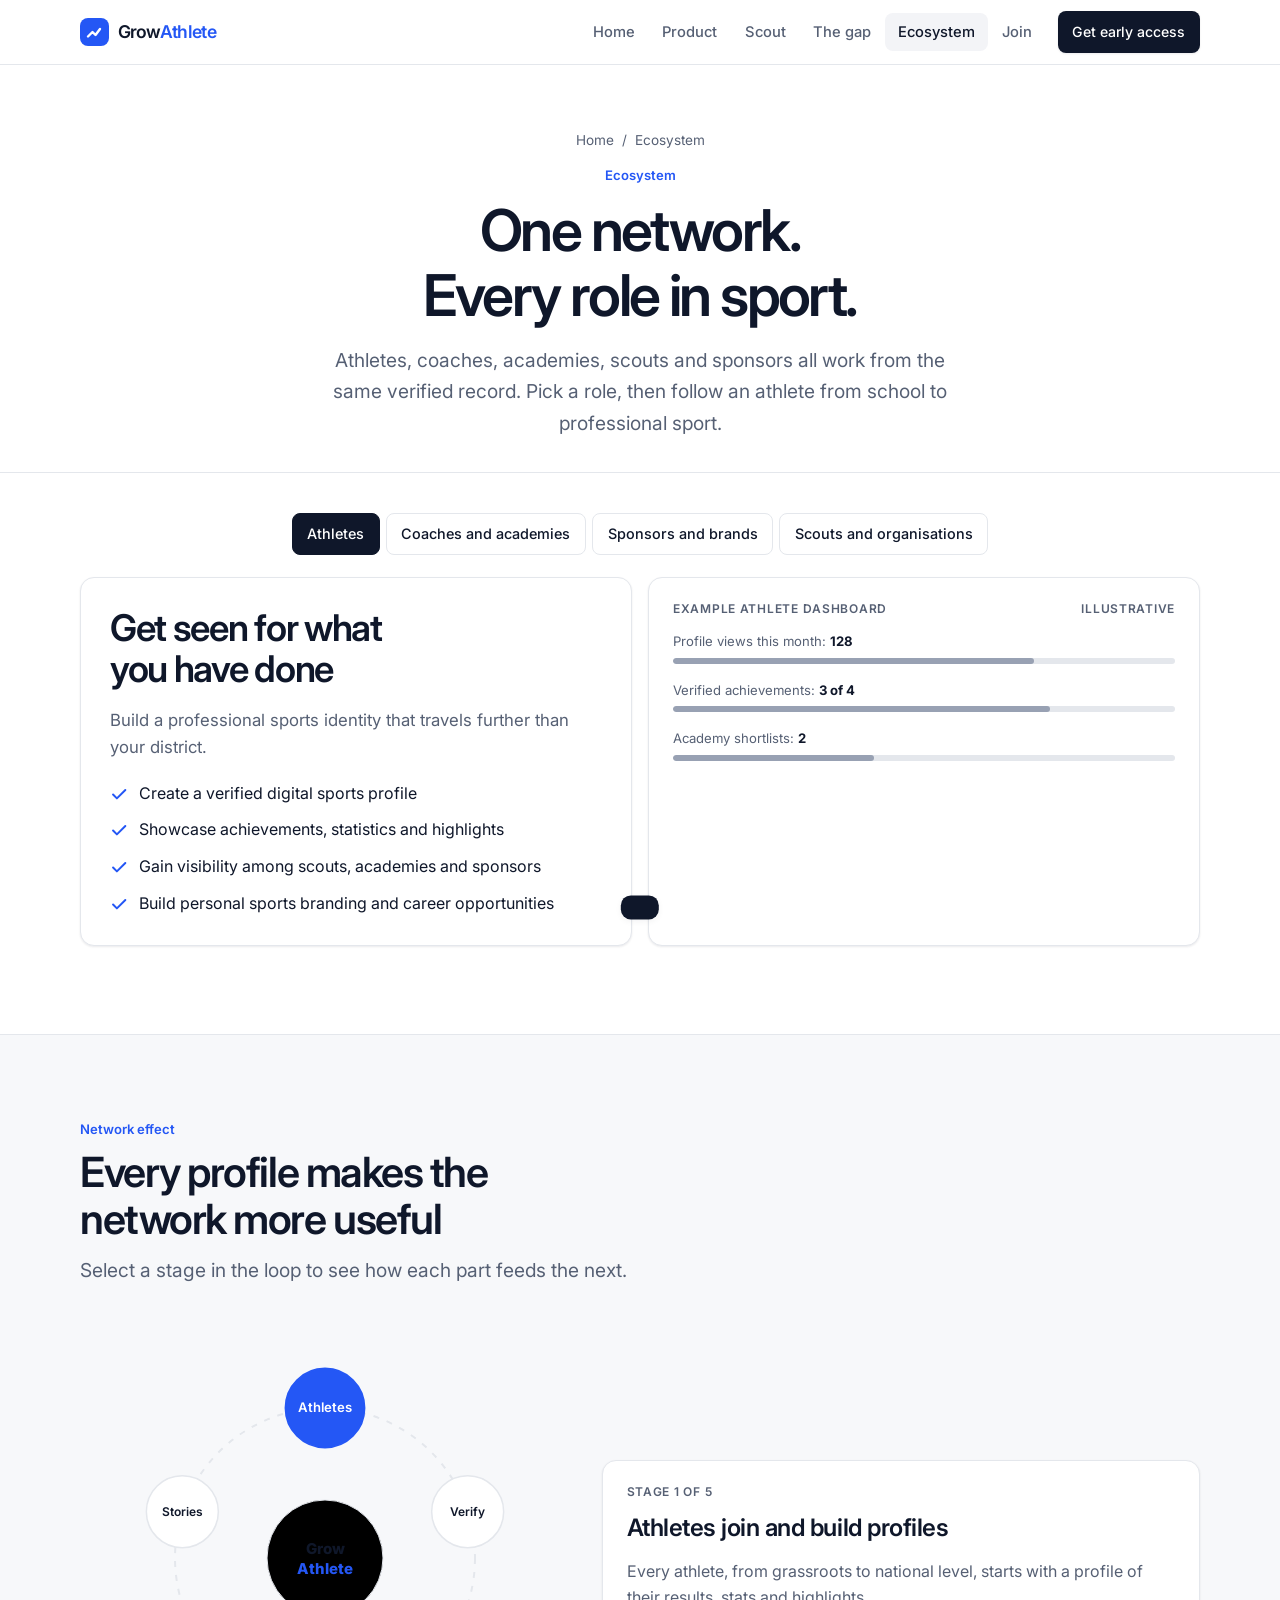
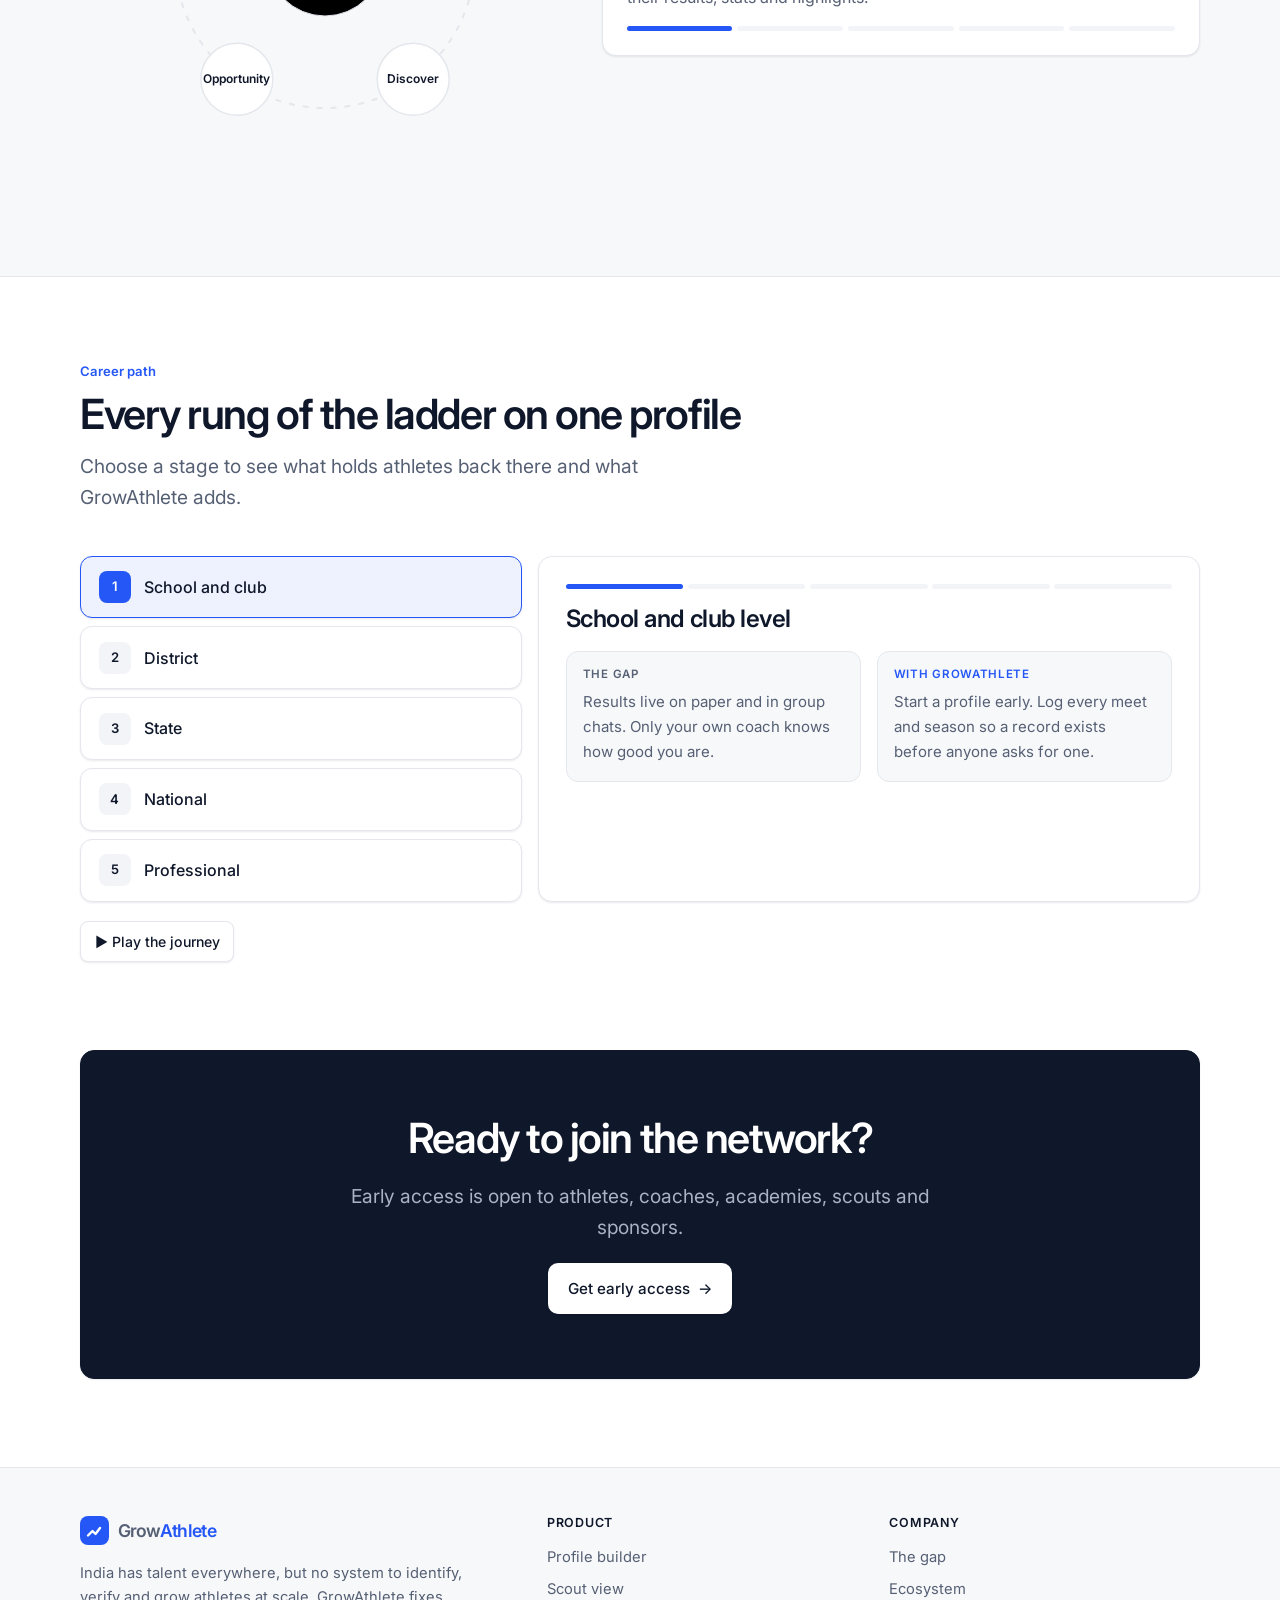
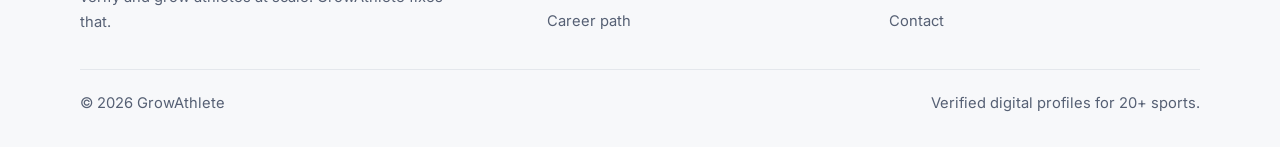
==== commit d81cc454: "Redesign: clean SaaS look with product window mockup White canvas, hairline borders, Inter type, a s" ====
--- a/ecosystem.html
+++ b/ecosystem.html
@@ -7,7 +7,7 @@
 <meta name="description" content="How athletes, coaches, academies, scouts and sponsors connect on GrowAthlete, and how the platform supports a career from school to professional sport.">
 <link rel="preconnect" href="https://fonts.googleapis.com">
 <link rel="preconnect" href="https://fonts.gstatic.com" crossorigin>
-<link href="https://fonts.googleapis.com/css2?family=Figtree:wght@400;500;600;700;800&display=swap" rel="stylesheet">
+<link href="https://fonts.googleapis.com/css2?family=Inter:wght@400;500;600;700&display=swap" rel="stylesheet">
 <link rel="stylesheet" href="css/style.css">
 <script src="js/theme.js"></script>
 </head>
--- a/css/style.css
+++ b/css/style.css
@@ -1,421 +1,437 @@
 /* GrowAthlete shared styles.
-   Concept: a calm, light, Pinterest-style discovery site. Warm white ground, flat pastel shapes behind frosted glass panels,
-   masonry "pins" for athletes, one red accent. No gradients anywhere: colour is flat, depth comes from glass blur and soft shadow. */
+   Concept: a clean SaaS product site. White canvas, hairline borders, neat Inter type, one blue accent, product UI mockups.
+   No gradients, no decorative shapes. Depth comes from borders and a very light shadow. */
 :root {
-  --bg: #FAF9F6;
-  --ink: #111111;
-  --ink-soft: #62625B;
-  --line: rgba(17, 17, 17, .1);
-  --glass: rgba(255, 255, 255, .62);
-  --glass-strong: rgba(255, 255, 255, .82);
-  --glass-line: rgba(255, 255, 255, .9);
-  --surface2: #F1EFEA;
-  --accent: #E60023;
-  --accent-dark: #BD001C;
+  --bg: #FFFFFF;
+  --bg2: #F7F8FA;
+  --ink: #0F172A;
+  --ink-soft: #566074;
+  --line: #E4E7EC;
+  --accent: #2457F5;
+  --accent-dark: #1B44C8;
   --accent-ink: #FFFFFF;
-  --accent-text: #C7001E;
-  --good: #111111;
-  --good-bg: #ECEAE5;
-  --warn: #C7001E;
-  --warn-bg: #FCE6E9;
-  --tint: #F9DCE0;
-  /* One neutral for every card cover and icon chip; the only hue on the site is the red accent */
-  --p1: #EFEDE8; --p2: #EFEDE8; --p3: #EFEDE8; --p4: #EFEDE8; --p5: #EFEDE8; --p6: #EFEDE8;
-  --shadow: 0 10px 34px -12px rgba(17, 17, 17, .14);
-  --font: "Figtree", system-ui, -apple-system, "Segoe UI", sans-serif;
-  --radius: 24px;
+  --accent-text: #2457F5;
+  --tint: #EEF2FF;
+  --surface2: #F3F4F7;
+  --good: #2457F5;
+  --good-bg: #EEF2FF;
+  --warn: #566074;
+  --warn-bg: #F3F4F7;
+  --p1: #F3F4F7; --p2: #F3F4F7; --p3: #F3F4F7; --p4: #F3F4F7; --p5: #F3F4F7; --p6: #F3F4F7;
+  --shadow: 0 1px 2px rgba(16, 24, 40, .05), 0 1px 3px rgba(16, 24, 40, .04);
+  --shadow-lg: 0 12px 32px -12px rgba(16, 24, 40, .18), 0 2px 6px rgba(16, 24, 40, .05);
+  --font: "Inter", system-ui, -apple-system, "Segoe UI", sans-serif;
+  --radius: 14px;
   color-scheme: light;
 }
 
 *, *::before, *::after { box-sizing: border-box; }
-html { scroll-behavior: smooth; scroll-padding-top: 6rem; }
-body { margin: 0; background: var(--bg); color: var(--ink); font: 400 1.0625rem/1.6 var(--font); -webkit-font-smoothing: antialiased; overflow-x: hidden; }
+html { scroll-behavior: smooth; scroll-padding-top: 5rem; }
+body { margin: 0; background: var(--bg); color: var(--ink); font: 400 1rem/1.65 var(--font); -webkit-font-smoothing: antialiased; overflow-x: hidden; }
 img, svg { max-width: 100%; }
 button, input, select { font: inherit; color: inherit; }
 button { cursor: pointer; }
 a { color: inherit; }
 p { margin: 0; }
-:focus-visible { outline: 3px solid var(--ink); outline-offset: 3px; border-radius: 8px; }
-h1, h2, h3, h4 { font-family: var(--font); margin: 0; text-wrap: balance; line-height: 1.08; font-weight: 700; letter-spacing: -.03em; }
-h1 { font-size: clamp(2.7rem, 7vw, 5.4rem); font-weight: 800; letter-spacing: -.04em; }
-h2 { font-size: clamp(1.9rem, 4vw, 3rem); }
-h3 { font-size: 1.2rem; letter-spacing: -.015em; }
-.wrap { width: 100%; max-width: 1240px; margin-inline: auto; padding-inline: max(18px, env(safe-area-inset-left, 0px)) max(18px, env(safe-area-inset-right, 0px)); }
+:focus-visible { outline: 2px solid var(--accent); outline-offset: 3px; border-radius: 6px; }
+h1, h2, h3, h4 { font-family: var(--font); margin: 0; text-wrap: balance; line-height: 1.12; font-weight: 600; letter-spacing: -.03em; }
+h1 { font-size: clamp(2.5rem, 6.4vw, 4.6rem); letter-spacing: -.045em; }
+h2 { font-size: clamp(1.8rem, 3.6vw, 2.6rem); letter-spacing: -.035em; }
+h3 { font-size: 1.1rem; letter-spacing: -.02em; }
+.wrap { width: 100%; max-width: 1160px; margin-inline: auto; padding-inline: max(20px, env(safe-area-inset-left, 0px)) max(20px, env(safe-area-inset-right, 0px)); }
 section { padding-block: clamp(3rem, 7vw, 5.5rem); position: relative; }
-.alt { background: transparent; }
-.tag { display: inline-flex; align-items: center; gap: .5rem; font: 600 .8rem/1 var(--font); letter-spacing: .02em; color: var(--ink); background: var(--glass-strong); border: 1px solid var(--glass-line); backdrop-filter: blur(12px); padding: .5rem .85rem; border-radius: 999px; margin-bottom: 1.2rem; box-shadow: var(--shadow); }
-.tag::before { content: ""; width: 7px; height: 7px; border-radius: 50%; background: var(--accent); }
-.lede { color: var(--ink-soft); font-size: clamp(1.05rem, 1.6vw, 1.25rem); max-width: 40rem; }
-.head { margin-bottom: 2.6rem; max-width: 46rem; display: grid; gap: 1rem; justify-items: start; }
+.alt { background: var(--bg2); border-block: 1px solid var(--line); }
+.tag { display: inline-block; font: 600 .82rem/1 var(--font); color: var(--accent-text); margin-bottom: 1rem; letter-spacing: 0; }
+.lede { color: var(--ink-soft); font-size: clamp(1.02rem, 1.5vw, 1.2rem); max-width: 40rem; }
+.head { margin-bottom: 2.6rem; max-width: 44rem; display: grid; gap: .8rem; justify-items: start; }
+.head .tag { margin-bottom: 0; }
 .head.center, .center { justify-items: center; text-align: center; margin-inline: auto; }
 .grad { color: var(--accent); }
-
-/* Flat pastel shapes behind the glass */
-.backdrop { position: fixed; inset: 0; z-index: -1; overflow: hidden; pointer-events: none; }
-.backdrop i { position: absolute; display: block; animation: float 22s ease-in-out infinite alternate; }
-.backdrop i:nth-child(1) { width: 440px; height: 440px; border-radius: 50%; background: var(--tint); left: -140px; top: 60px; }
-.backdrop i:nth-child(2) { width: 360px; height: 360px; border-radius: 50%; background: var(--tint); right: -110px; top: 18%; animation-duration: 28s; }
-.backdrop i:nth-child(3) { width: 300px; height: 300px; border-radius: 80px; background: var(--tint); left: 32%; bottom: -120px; animation-duration: 25s; transform: rotate(12deg); }
-.backdrop i:nth-child(4) { width: 320px; height: 320px; border-radius: 50%; background: var(--tint); right: 8%; bottom: 4%; animation-duration: 31s; }
-.backdrop i:nth-child(5) { width: 240px; height: 240px; border-radius: 70px; background: var(--tint); left: 4%; top: 56%; animation-duration: 26s; transform: rotate(-10deg); }
-@keyframes float { to { translate: 40px 50px; } }
-
-/* Glass */
-.glass, .card { background: var(--glass); backdrop-filter: blur(20px) saturate(1.5); -webkit-backdrop-filter: blur(20px) saturate(1.5); border: 1px solid var(--glass-line); border-radius: var(--radius); box-shadow: var(--shadow); }
+.backdrop, .bgfx { display: none; }
+
+.card { background: #fff; border: 1px solid var(--line); border-radius: var(--radius); box-shadow: var(--shadow); }
 .spot { position: relative; }
 
 /* Page chrome */
-.progress { position: fixed; top: 0; left: 0; height: 3px; width: 100%; transform-origin: 0 50%; transform: scaleX(0); background: var(--accent); z-index: 80; }
+.progress { position: fixed; top: 0; left: 0; height: 2px; width: 100%; transform-origin: 0 50%; transform: scaleX(0); background: var(--accent); z-index: 80; }
 .curtain { display: none; }
-.js .curtain { position: fixed; inset: 0; z-index: 100; background: var(--accent); transform: translateY(100%); pointer-events: none; display: grid; place-items: center; }
-.curtain span { font: 800 clamp(1.6rem, 4vw, 2.6rem) var(--font); color: #fff; letter-spacing: -.04em; }
+.js .curtain { position: fixed; inset: 0; z-index: 100; background: var(--ink); transform: translateY(100%); pointer-events: none; display: grid; place-items: center; }
+.curtain span { font: 600 clamp(1.4rem, 3.5vw, 2.2rem) var(--font); color: #fff; letter-spacing: -.04em; }
 .curtain.cover { transform: none; transition: none; pointer-events: auto; }
-.curtain.done { transform: translateY(-100%); transition: transform .65s cubic-bezier(.77, 0, .18, 1); }
-.curtain.in { transform: none; transition: transform .45s cubic-bezier(.77, 0, .18, 1); pointer-events: auto; }
+.curtain.done { transform: translateY(-100%); transition: transform .6s cubic-bezier(.77, 0, .18, 1); }
+.curtain.in { transform: none; transition: transform .4s cubic-bezier(.77, 0, .18, 1); pointer-events: auto; }
 
 /* Buttons, chips, pills */
-.btn { display: inline-flex; align-items: center; justify-content: center; gap: .55rem; border: 0; border-radius: 999px; padding: .95rem 1.5rem; font-weight: 700; text-decoration: none; transition: transform .2s, background .2s, border-color .2s, box-shadow .2s; white-space: nowrap; }
-.btn-primary { background: var(--accent); color: var(--accent-ink); }
-.btn-primary:hover { background: var(--accent-dark); transform: translateY(-2px); }
-.btn-line { background: var(--glass-strong); border: 1px solid var(--glass-line); color: var(--ink); box-shadow: var(--shadow); }
-.btn-line:hover { background: #fff; transform: translateY(-2px); }
-.btn-sm { padding: .6rem 1rem; font-size: .9rem; }
-.btn .arr { transition: transform .2s; } .btn:hover .arr { transform: translateX(4px); }
-.chip { border: 1px solid var(--glass-line); background: var(--glass-strong); border-radius: 999px; padding: .55rem 1rem; font-weight: 600; font-size: .92rem; transition: all .18s; box-shadow: 0 4px 14px -8px rgba(17, 17, 17, .2); text-decoration: none; display: inline-block; }
-.chip:hover { background: #fff; transform: translateY(-2px); }
+.btn { display: inline-flex; align-items: center; justify-content: center; gap: .5rem; border: 1px solid transparent; border-radius: 10px; padding: .75rem 1.2rem; font-weight: 500; font-size: .95rem; text-decoration: none; transition: background .18s, border-color .18s, box-shadow .18s, transform .18s; white-space: nowrap; }
+.btn-primary { background: var(--ink); color: #fff; box-shadow: var(--shadow); }
+.btn-primary:hover { background: #1E293B; transform: translateY(-1px); }
+.btn-blue { background: var(--accent); color: #fff; }
+.btn-blue:hover { background: var(--accent-dark); }
+.btn-line { background: #fff; border-color: var(--line); color: var(--ink); box-shadow: var(--shadow); }
+.btn-line:hover { border-color: #C9CED8; background: var(--bg2); }
+.btn-sm { padding: .5rem .85rem; font-size: .88rem; border-radius: 8px; }
+.btn .arr { transition: transform .18s; } .btn:hover .arr { transform: translateX(3px); }
+.chip { border: 1px solid var(--line); background: #fff; border-radius: 8px; padding: .5rem .9rem; font-weight: 500; font-size: .9rem; transition: all .15s; text-decoration: none; display: inline-block; }
+.chip:hover { border-color: #C9CED8; background: var(--bg2); }
 .chip[aria-pressed="true"], .chip[aria-selected="true"] { background: var(--ink); border-color: var(--ink); color: #fff; }
-.pill { display: inline-flex; align-items: center; gap: .35rem; font: 700 .72rem/1 var(--font); padding: .4rem .65rem; border-radius: 999px; background: var(--surface2); color: var(--ink-soft); }
+.pill { display: inline-flex; align-items: center; gap: .3rem; font: 500 .74rem/1 var(--font); padding: .35rem .6rem; border-radius: 6px; background: var(--surface2); color: var(--ink-soft); }
 .pill.good { background: var(--good-bg); color: var(--good); }
 .pill.warn { background: var(--warn-bg); color: var(--warn); }
 
-/* Header: floating glass bar */
-header.site { position: sticky; top: 0; z-index: 50; padding-top: .8rem; }
-.nav { display: flex; align-items: center; gap: .8rem; padding: .55rem .6rem .55rem 1.1rem; background: var(--glass); backdrop-filter: blur(22px) saturate(1.6); -webkit-backdrop-filter: blur(22px) saturate(1.6); border: 1px solid var(--glass-line); border-radius: 999px; box-shadow: var(--shadow); }
-.logo { font: 800 1.2rem var(--font); letter-spacing: -.04em; text-decoration: none; display: inline-flex; align-items: center; gap: .55rem; margin-right: auto; }
-.logo i { width: 2rem; height: 2rem; border-radius: 50%; background: var(--accent); display: grid; place-items: center; }
-.logo b { color: var(--accent); font-weight: 800; }
+/* Header */
+header.site { position: sticky; top: 0; z-index: 50; background: rgba(255, 255, 255, .9); backdrop-filter: blur(10px); border-bottom: 1px solid var(--line); }
+.nav { display: flex; align-items: center; gap: .8rem; height: 64px; }
+.logo { font: 600 1.1rem var(--font); letter-spacing: -.04em; text-decoration: none; display: inline-flex; align-items: center; gap: .55rem; margin-right: auto; }
+.logo i { width: 1.8rem; height: 1.8rem; border-radius: 8px; background: var(--accent); display: grid; place-items: center; }
+.logo b { color: var(--accent); font-weight: 600; }
 .links { display: flex; gap: .1rem; }
-.links a { text-decoration: none; padding: .55rem .9rem; border-radius: 999px; font-weight: 600; font-size: .94rem; color: var(--ink-soft); transition: color .2s, background .2s; }
-.links a:hover { color: var(--ink); background: rgba(17, 17, 17, .05); }
-.links a.on { color: #fff; background: var(--ink); }
-.icon-btn { width: 2.5rem; height: 2.5rem; border-radius: 50%; border: 0; background: var(--surface2); display: grid; place-items: center; transition: background .2s; flex: none; }
-.icon-btn:hover { background: #E6E3DC; }
-.icon-btn svg { width: 1.2rem; height: 1.2rem; }
+.links a { text-decoration: none; padding: .45rem .8rem; border-radius: 8px; font-weight: 500; font-size: .92rem; color: var(--ink-soft); transition: color .15s, background .15s; }
+.links a:hover { color: var(--ink); background: var(--bg2); }
+.links a.on { color: var(--ink); background: var(--surface2); }
+.icon-btn { width: 2.3rem; height: 2.3rem; border-radius: 8px; border: 1px solid var(--line); background: #fff; display: grid; place-items: center; transition: background .15s; flex: none; }
+.icon-btn:hover { background: var(--bg2); }
+.icon-btn svg { width: 1.15rem; height: 1.15rem; }
 .burger { display: none; }
 @media (max-width: 960px) {
   .burger { display: grid; }
-  .links { position: absolute; top: calc(100% + .5rem); left: 0; right: 0; flex-direction: column; background: var(--glass-strong); backdrop-filter: blur(22px); border: 1px solid var(--glass-line); border-radius: 24px; padding: .6rem; display: none; box-shadow: var(--shadow); }
+  .links { position: absolute; top: 100%; left: 0; right: 0; flex-direction: column; background: #fff; border-bottom: 1px solid var(--line); padding: .6rem 20px 1rem; display: none; box-shadow: var(--shadow-lg); }
   header.site .wrap { position: relative; }
-  header.site.open .links { display: flex; animation: drop .25s ease-out; }
-  .links a { padding: .85rem 1rem; font-size: 1.05rem; }
+  header.site.open .links { display: flex; animation: drop .2s ease-out; }
+  .links a { padding: .8rem .6rem; font-size: 1rem; }
   .nav .btn-sm { display: none; }
 }
-@keyframes drop { from { opacity: 0; transform: translateY(-8px); } }
-.bgfx { display: none; }
-
-/* Hero (centered, minimal) */
-.hero { padding-block: clamp(3rem, 8vw, 6rem) clamp(1.5rem, 3vw, 2.5rem); text-align: center; }
+@keyframes drop { from { opacity: 0; transform: translateY(-6px); } }
+
+/* Hero */
+.hero { padding-block: clamp(3.5rem, 8vw, 6rem) clamp(2rem, 4vw, 3rem); text-align: center; border-bottom: 1px solid var(--line); background: var(--bg); }
 .hero .wrap { display: grid; justify-items: center; }
-.badge { display: inline-flex; align-items: center; gap: .6rem; padding: .4rem 1rem .4rem .4rem; background: var(--glass-strong); border: 1px solid var(--glass-line); border-radius: 999px; font-size: .88rem; font-weight: 600; color: var(--ink-soft); margin-bottom: 1.6rem; box-shadow: var(--shadow); animation: fade .7s .1s both; }
-.badge b { background: var(--accent); color: #fff; font-size: .72rem; padding: .3rem .6rem; border-radius: 999px; }
-.hero h1 { max-width: 14ch; }
+.badge { display: inline-flex; align-items: center; gap: .6rem; padding: .3rem .8rem .3rem .3rem; border: 1px solid var(--line); border-radius: 999px; font-size: .85rem; font-weight: 500; color: var(--ink-soft); margin-bottom: 1.5rem; animation: fade .6s .05s both; }
+.badge b { background: var(--tint); color: var(--accent); font-size: .74rem; font-weight: 600; padding: .25rem .6rem; border-radius: 999px; }
+.hero h1 { max-width: 15ch; }
 .hero h1 .l { display: block; overflow: hidden; padding-bottom: .1em; }
-.hero h1 .l > span { display: inline-block; animation: rise .9s cubic-bezier(.2, .8, .2, 1) both; animation-delay: calc(var(--d, 0) * 120ms + 200ms); }
+.hero h1 .l > span { display: inline-block; animation: rise .8s cubic-bezier(.2, .8, .2, 1) both; animation-delay: calc(var(--d, 0) * 110ms + 150ms); }
 @keyframes rise { from { transform: translateY(105%); } }
-.hero .lede { margin: 1.5rem auto 0; animation: fade .8s .75s both; }
-@keyframes fade { from { opacity: 0; transform: translateY(14px); } }
-.searchbar { margin-top: 2rem; width: min(640px, 100%); display: flex; gap: .4rem; padding: .45rem; background: var(--glass-strong); backdrop-filter: blur(20px); border: 1px solid var(--glass-line); border-radius: 999px; box-shadow: var(--shadow); animation: fade .8s .9s both; }
-.searchbar input { flex: 1; min-width: 0; border: 0; background: transparent; padding: .6rem 1.1rem; font-size: 1.05rem; }
+.hero .lede { margin: 1.4rem auto 0; animation: fade .7s .6s both; }
+@keyframes fade { from { opacity: 0; transform: translateY(12px); } }
+.searchbar { margin-top: 2rem; width: min(560px, 100%); display: flex; gap: .4rem; padding: .35rem; background: #fff; border: 1px solid var(--line); border-radius: 12px; box-shadow: var(--shadow-lg); animation: fade .7s .75s both; }
+.searchbar input { flex: 1; min-width: 0; border: 0; background: transparent; padding: .55rem .9rem; font-size: 1rem; }
 .searchbar input:focus { outline: none; }
-.searchbar:focus-within { box-shadow: 0 0 0 3px var(--ink), var(--shadow); }
-.quick { margin-top: 1.1rem; display: flex; flex-wrap: wrap; gap: .5rem; justify-content: center; animation: fade .8s 1.05s both; }
-
-/* Masonry wall of pins */
-.masonry { columns: 4 250px; column-gap: 1rem; }
-.pin { break-inside: avoid; margin-bottom: 1rem; display: block; text-decoration: none; border-radius: 24px; overflow: hidden; background: rgba(255, 255, 255, .92); border: 1px solid var(--glass-line); box-shadow: var(--shadow); transition: transform .25s, box-shadow .25s; animation: pop .6s cubic-bezier(.2, .8, .2, 1) both; animation-delay: calc(var(--i, 0) * 50ms); }
-.pin:hover { transform: translateY(-4px); box-shadow: 0 18px 40px -14px rgba(17, 17, 17, .25); }
-.pin-cover { background: var(--c, var(--p1)); height: var(--h, 200px); padding: 1rem; display: flex; flex-direction: column; justify-content: space-between; align-items: flex-start; }
-.pin-cover .big { font-weight: 800; font-size: 1.55rem; line-height: 1.05; letter-spacing: -.035em; max-width: 12ch; }
-.pin-body { padding: .9rem 1rem 1.1rem; display: grid; gap: .6rem; }
-.pin-body .nm { font-weight: 700; letter-spacing: -.02em; }
+.searchbar:focus-within { border-color: var(--accent); box-shadow: 0 0 0 3px var(--tint), var(--shadow-lg); }
+.quick { margin-top: 1rem; display: flex; flex-wrap: wrap; gap: .45rem; justify-content: center; animation: fade .7s .9s both; }
+.quick .chip { padding: .35rem .75rem; font-size: .85rem; }
+
+/* Product window mockup */
+.win { margin-top: 3rem; width: min(980px, 100%); border: 1px solid var(--line); border-radius: 14px; background: #fff; box-shadow: var(--shadow-lg); overflow: hidden; text-align: left; animation: fade .9s 1s both; }
+.win-bar { display: flex; align-items: center; gap: .4rem; padding: .7rem 1rem; border-bottom: 1px solid var(--line); background: var(--bg2); }
+.win-bar i { width: 10px; height: 10px; border-radius: 50%; background: #D8DCE3; }
+.win-bar span { margin-left: .8rem; font-size: .78rem; color: var(--ink-soft); background: #fff; border: 1px solid var(--line); border-radius: 6px; padding: .2rem .7rem; }
+.win-body { display: grid; grid-template-columns: 200px minmax(0, 1fr); }
+.win-side { border-right: 1px solid var(--line); padding: 1rem; display: grid; gap: .3rem; align-content: start; font-size: .88rem; background: #fff; }
+.win-side b { font-size: .72rem; letter-spacing: .06em; text-transform: uppercase; color: var(--ink-soft); font-weight: 600; margin: .4rem 0 .3rem; }
+.win-side span { padding: .45rem .6rem; border-radius: 8px; color: var(--ink-soft); }
+.win-side span.on { background: var(--tint); color: var(--accent); font-weight: 500; }
+.win-main { padding: 1rem 1.2rem 1.2rem; min-width: 0; }
+.win-top { display: flex; justify-content: space-between; align-items: center; gap: 1rem; flex-wrap: wrap; margin-bottom: .8rem; }
+.win-top h3 { font-size: 1rem; }
+.trow { display: grid; grid-template-columns: minmax(0, 1.5fr) minmax(0, 1fr) minmax(0, 1.2fr) auto; gap: .8rem; align-items: center; padding: .7rem .4rem; border-top: 1px solid var(--line); font-size: .9rem; }
+.trow.h { border-top: 0; font-size: .74rem; letter-spacing: .04em; text-transform: uppercase; color: var(--ink-soft); font-weight: 600; padding-block: .3rem; }
+.trow .who { display: flex; align-items: center; gap: .6rem; min-width: 0; font-weight: 500; }
+.trow .who .av { width: 1.9rem; height: 1.9rem; font-size: .7rem; }
+.trow .who span { overflow: hidden; text-overflow: ellipsis; white-space: nowrap; }
+.trow .mut { color: var(--ink-soft); overflow: hidden; text-overflow: ellipsis; white-space: nowrap; }
+@media (max-width: 760px) { .win-body { grid-template-columns: 1fr; } .win-side { display: none; } .trow { grid-template-columns: minmax(0, 1.4fr) minmax(0, 1fr) auto; } .trow .hide-s { display: none; } }
+
+/* Athlete cards (grid) */
+.masonry { display: grid; grid-template-columns: repeat(auto-fill, minmax(250px, 1fr)); gap: 1rem; align-items: start; }
+.pin { display: block; text-decoration: none; border-radius: var(--radius); overflow: hidden; background: #fff; border: 1px solid var(--line); box-shadow: var(--shadow); transition: transform .2s, box-shadow .2s, border-color .2s; animation: pop .5s cubic-bezier(.2, .8, .2, 1) both; animation-delay: calc(var(--i, 0) * 40ms); }
+.pin:hover { transform: translateY(-3px); box-shadow: var(--shadow-lg); border-color: #C9CED8; }
+.pin-cover { background: var(--bg2); height: auto; padding: 1rem; display: flex; flex-direction: column; gap: 1.6rem; align-items: flex-start; border-bottom: 1px solid var(--line); }
+.pin-cover .big { font-weight: 600; font-size: 1.3rem; line-height: 1.15; letter-spacing: -.035em; }
+.pin-body { padding: .9rem 1rem 1rem; display: grid; gap: .6rem; }
+.pin-body .nm { font-weight: 600; letter-spacing: -.02em; }
 .pin-meta { color: var(--ink-soft); font-size: .88rem; }
-.pin.text .pin-cover { height: auto; min-height: var(--h, 200px); }
+.pin.text .pin-cover { min-height: 0; border-bottom: 0; background: #fff; height: 100%; justify-content: space-between; }
+.pin.text { background: #fff; }
 .pin .row-f { display: flex; flex-wrap: wrap; gap: .5rem; align-items: center; justify-content: space-between; }
-@keyframes pop { from { opacity: 0; transform: translateY(14px) scale(.97); } }
-@media (max-width: 560px) { .masonry { columns: 2 150px; column-gap: .7rem; } .pin { margin-bottom: .7rem; } .pin-cover .big { font-size: 1.2rem; } }
+@keyframes pop { from { opacity: 0; transform: translateY(12px); } }
 
 /* Stats */
 .stats { display: grid; grid-template-columns: repeat(3, minmax(0, 1fr)); gap: 1rem; }
-.stat { padding: clamp(1.5rem, 3vw, 2.2rem); }
-.stat strong { display: block; font: 800 clamp(2.8rem, 6vw, 4.4rem)/1 var(--font); letter-spacing: -.05em; font-variant-numeric: tabular-nums; }
-.stat p { color: var(--ink-soft); margin-top: .7rem; max-width: 18rem; }
+.stat { padding: clamp(1.4rem, 3vw, 2rem); }
+.stat strong { display: block; font: 600 clamp(2.6rem, 5vw, 3.6rem)/1 var(--font); letter-spacing: -.05em; font-variant-numeric: tabular-nums; }
+.stat p { color: var(--ink-soft); margin-top: .6rem; max-width: 18rem; }
 .src { margin-top: .9rem; font-size: .82rem; color: var(--ink-soft); }
 @media (max-width: 760px) { .stats { grid-template-columns: 1fr; } }
 
 /* Steps, features, comparison */
 .three { display: grid; grid-template-columns: repeat(3, minmax(0, 1fr)); gap: 1rem; }
-.feat { padding: 1.7rem; display: grid; gap: .8rem; align-content: start; transition: transform .25s; }
-.feat:hover { transform: translateY(-4px); }
-.feat p { color: var(--ink-soft); font-size: .98rem; }
-.ico { width: 3rem; height: 3rem; border-radius: 50%; display: grid; place-items: center; background: var(--c, var(--p1)); margin-bottom: .3rem; }
-.ico svg { width: 1.4rem; height: 1.4rem; }
-.step-n { font-weight: 800; font-size: .85rem; color: var(--accent-text); }
-.link { font-weight: 700; font-size: .92rem; text-decoration: none; display: inline-flex; gap: .4rem; align-items: center; }
-.link i { font-style: normal; transition: transform .2s; } .link:hover i { transform: translateX(4px); }
+.feat { padding: 1.5rem; display: grid; gap: .7rem; align-content: start; transition: border-color .2s, box-shadow .2s; }
+.feat:hover { border-color: #C9CED8; box-shadow: var(--shadow-lg); }
+.feat p { color: var(--ink-soft); font-size: .96rem; }
+.ico { width: 2.5rem; height: 2.5rem; border-radius: 10px; display: grid; place-items: center; background: var(--tint); color: var(--accent); margin-bottom: .2rem; }
+.ico svg { width: 1.25rem; height: 1.25rem; }
+.step-n { font-weight: 600; font-size: .8rem; color: var(--accent-text); }
+.link { font-weight: 500; font-size: .92rem; text-decoration: none; display: inline-flex; gap: .4rem; align-items: center; color: var(--accent); }
+.link i { font-style: normal; transition: transform .18s; } .link:hover i { transform: translateX(3px); }
 @media (max-width: 900px) { .three { grid-template-columns: repeat(2, minmax(0, 1fr)); } }
 @media (max-width: 580px) { .three { grid-template-columns: 1fr; } }
 .vs { display: grid; grid-template-columns: repeat(2, minmax(0, 1fr)); gap: 1rem; }
-.vs > div { padding: clamp(1.4rem, 3vw, 2.2rem); display: grid; gap: 1rem; align-content: start; }
+.vs > div { padding: clamp(1.3rem, 3vw, 2rem); display: grid; gap: 1rem; align-content: start; }
 .vs ul { list-style: none; margin: 0; padding: 0; display: grid; gap: .8rem; }
-.vs li { display: flex; gap: .7rem; align-items: flex-start; }
-.vs li svg { flex: none; width: 1.3rem; height: 1.3rem; margin-top: .2rem; }
-.vs .bad li svg { color: var(--warn); } .vs .good li svg { color: var(--good); }
+.vs li { display: flex; gap: .7rem; align-items: flex-start; color: var(--ink-soft); }
+.vs li svg { flex: none; width: 1.2rem; height: 1.2rem; margin-top: .2rem; }
+.vs .bad li svg { color: #98A1B3; } .vs .good li svg { color: var(--accent); }
+.vs .good { border-color: var(--accent); }
 @media (max-width: 760px) { .vs { grid-template-columns: 1fr; } }
-.gaps { display: grid; gap: .7rem; }
-.gaprow { display: flex; align-items: center; gap: 1rem; padding: 1.1rem 1.4rem; text-decoration: none; transition: transform .25s; }
-.gaprow:hover { transform: translateX(6px); }
-.gaprow b { font-size: 1.1rem; letter-spacing: -.02em; flex: 1; min-width: 0; }
-.gaprow span { color: var(--ink-soft); font-size: .92rem; max-width: 22rem; }
-.gaprow .num { width: 2.2rem; height: 2.2rem; border-radius: 50%; display: grid; place-items: center; background: var(--c, var(--p1)); font-weight: 800; font-size: .85rem; flex: none; }
+.gaps { display: grid; gap: .6rem; }
+.gaprow { display: flex; align-items: center; gap: 1rem; padding: 1rem 1.3rem; text-decoration: none; transition: border-color .2s, transform .2s; }
+.gaprow:hover { border-color: var(--accent); transform: translateX(4px); }
+.gaprow b { font-weight: 600; font-size: 1.02rem; letter-spacing: -.02em; flex: 1; min-width: 0; }
+.gaprow span { color: var(--ink-soft); font-size: .92rem; max-width: 24rem; }
+.gaprow .num { width: 2rem; height: 2rem; border-radius: 8px; display: grid; place-items: center; background: var(--tint); color: var(--accent); font-weight: 600; font-size: .85rem; flex: none; }
 @media (max-width: 760px) { .gaprow { flex-wrap: wrap; } .gaprow span { max-width: none; width: 100%; } }
 .persona { display: grid; grid-template-columns: minmax(0, .8fr) minmax(0, 1.2fr); gap: 1rem; }
-.persona > div { padding: clamp(1.4rem, 3vw, 2.2rem); display: grid; gap: 1rem; align-content: start; }
+.persona > div { padding: clamp(1.3rem, 3vw, 2rem); display: grid; gap: 1rem; align-content: start; }
 .persona .cols { display: grid; grid-template-columns: 1fr 1fr; gap: 1.5rem; }
-.persona h4 { font-size: .8rem; letter-spacing: .08em; text-transform: uppercase; margin-bottom: .6rem; }
-.persona ul { margin: 0; padding-left: 1.1rem; color: var(--ink-soft); display: grid; gap: .4rem; font-size: .96rem; }
+.persona h4 { font-size: .78rem; letter-spacing: .06em; text-transform: uppercase; margin-bottom: .6rem; color: var(--accent); font-weight: 600; }
+.persona ul { margin: 0; padding-left: 1.1rem; color: var(--ink-soft); display: grid; gap: .4rem; font-size: .95rem; }
 @media (max-width: 860px) { .persona { grid-template-columns: 1fr; } }
 @media (max-width: 520px) { .persona .cols { grid-template-columns: 1fr; } }
-.sportgrid { display: flex; flex-wrap: wrap; gap: .6rem; justify-content: center; }
-.sportgrid a { text-decoration: none; padding: .8rem 1.3rem; border-radius: 999px; font-weight: 700; letter-spacing: -.01em; background: var(--c); transition: transform .2s; }
-.sportgrid a:hover { transform: translateY(-3px) rotate(-1.5deg); }
-
-.marq { overflow: hidden; padding-block: 1rem; border-block: 1px solid var(--line); }
-.marq-track { display: flex; gap: 2.5rem; width: max-content; animation: marq 45s linear infinite; font-weight: 700; color: var(--ink-soft); letter-spacing: -.01em; }
+.sportgrid { display: flex; flex-wrap: wrap; gap: .5rem; justify-content: center; }
+.sportgrid a { text-decoration: none; padding: .6rem 1.1rem; border-radius: 8px; font-weight: 500; background: #fff; border: 1px solid var(--line); transition: all .15s; }
+.sportgrid a:hover { border-color: var(--accent); color: var(--accent); background: var(--tint); }
+
+.marq { overflow: hidden; padding-block: .9rem; border-block: 1px solid var(--line); background: var(--bg2); }
+.marq-track { display: flex; gap: 2.2rem; width: max-content; animation: marq 45s linear infinite; font-weight: 500; font-size: .92rem; color: var(--ink-soft); }
 .marq:hover .marq-track { animation-play-state: paused; }
-.marq-track span::after { content: "•"; margin-left: 2.5rem; color: var(--accent); }
+.marq-track span::after { content: "/"; margin-left: 2.2rem; color: #C2C8D2; }
 @keyframes marq { to { transform: translateX(-50%); } }
 
 /* Sub-page hero */
-.phero { padding-block: clamp(2.8rem, 6vw, 4.5rem) clamp(1.5rem, 3vw, 2rem); text-align: center; }
+.phero { padding-block: clamp(2.6rem, 5vw, 4rem) clamp(1.5rem, 3vw, 2rem); text-align: center; border-bottom: 1px solid var(--line); }
 .phero .wrap { display: grid; justify-items: center; }
-.phero h1 { font-size: clamp(2.4rem, 5.6vw, 4.2rem); max-width: 18ch; }
-.phero .lede { margin-top: 1.3rem; }
-.crumbs { font-size: .88rem; color: var(--ink-soft); margin-bottom: 1.2rem; display: flex; gap: .5rem; }
+.phero h1 { font-size: clamp(2.2rem, 5vw, 3.6rem); max-width: 18ch; }
+.phero .lede { margin-top: 1.1rem; }
+.crumbs { font-size: .85rem; color: var(--ink-soft); margin-bottom: 1.1rem; display: flex; gap: .5rem; }
 .crumbs a { text-decoration: none; } .crumbs a:hover { color: var(--ink); }
+.phero + section { padding-top: 2.5rem !important; }
 
 /* Profile card parts */
-.pc-head { display: flex; gap: .9rem; align-items: center; }
-.av { width: 3.4rem; height: 3.4rem; border-radius: 50%; display: grid; place-items: center; font-weight: 800; font-size: 1.05rem; background: var(--p1); color: var(--ink); flex: none; }
-.pc-name { font-weight: 700; font-size: 1.1rem; line-height: 1.2; letter-spacing: -.02em; display: flex; flex-wrap: wrap; gap: .4rem .6rem; align-items: center; }
-.pc-meta { color: var(--ink-soft); font-size: .9rem; margin-top: .2rem; }
+.pc-head { display: flex; gap: .85rem; align-items: center; }
+.av { width: 3rem; height: 3rem; border-radius: 50%; display: grid; place-items: center; font-weight: 600; font-size: .95rem; background: var(--tint); color: var(--accent); flex: none; }
+.pc-name { font-weight: 600; font-size: 1.05rem; line-height: 1.2; letter-spacing: -.02em; display: flex; flex-wrap: wrap; gap: .4rem .6rem; align-items: center; }
+.pc-meta { color: var(--ink-soft); font-size: .88rem; margin-top: .15rem; }
 .spark { width: 100%; height: auto; display: block; overflow: visible; }
-.spark .ln { stroke-dasharray: 1; stroke-dashoffset: 1; animation: draw 1.4s .3s cubic-bezier(.3, .7, .2, 1) forwards; }
-.spark .ar, .spark .dt { opacity: 0; animation: fade2 .8s 1.1s forwards; }
+.spark .ln { stroke-dasharray: 1; stroke-dashoffset: 1; animation: draw 1.3s .3s cubic-bezier(.3, .7, .2, 1) forwards; }
+.spark .ar, .spark .dt { opacity: 0; animation: fade2 .8s 1s forwards; }
 @keyframes draw { to { stroke-dashoffset: 0; } } @keyframes fade2 { to { opacity: 1; } }
 .kv { display: grid; grid-template-columns: repeat(3, minmax(0, 1fr)); gap: .6rem; margin-top: 1rem; }
-.kv div { background: var(--surface2); border-radius: 16px; padding: .8rem .9rem; }
-.kv strong { display: block; font-size: 1.2rem; line-height: 1.1; letter-spacing: -.03em; font-variant-numeric: tabular-nums; }
+.kv div { background: var(--bg2); border: 1px solid var(--line); border-radius: 10px; padding: .7rem .8rem; }
+.kv strong { display: block; font-size: 1.15rem; line-height: 1.1; letter-spacing: -.03em; font-weight: 600; font-variant-numeric: tabular-nums; }
 .kv span { font-size: .76rem; color: var(--ink-soft); }
 .alist { list-style: none; padding: 0; margin: 1rem 0 0; display: grid; gap: .5rem; }
-.alist li { display: flex; gap: .6rem; align-items: center; font-size: .92rem; padding: .65rem .8rem; background: var(--surface2); border-radius: 14px; animation: pop .4s cubic-bezier(.2, .8, .2, 1); }
+.alist li { display: flex; gap: .6rem; align-items: center; font-size: .9rem; padding: .6rem .75rem; background: var(--bg2); border: 1px solid var(--line); border-radius: 10px; animation: pop .35s cubic-bezier(.2, .8, .2, 1); }
 .alist li span.t { flex: 1; min-width: 0; overflow-wrap: anywhere; }
 
 /* Forms */
-.field { display: grid; gap: .45rem; }
-.field label, .field .lab { font-weight: 600; font-size: .88rem; color: var(--ink-soft); display: flex; justify-content: space-between; }
-.input { width: 100%; padding: .85rem 1.1rem; border-radius: 16px; border: 1px solid var(--line); background: rgba(255, 255, 255, .8); transition: border-color .2s, box-shadow .2s; }
-.input:focus { outline: none; border-color: var(--ink); box-shadow: 0 0 0 3px rgba(17, 17, 17, .12); }
+.field { display: grid; gap: .4rem; }
+.field label, .field .lab { font-weight: 500; font-size: .86rem; color: var(--ink); display: flex; justify-content: space-between; }
+.input { width: 100%; padding: .7rem .9rem; border-radius: 10px; border: 1px solid var(--line); background: #fff; transition: border-color .15s, box-shadow .15s; }
+.input:focus { outline: none; border-color: var(--accent); box-shadow: 0 0 0 3px var(--tint); }
 input[type=range] { width: 100%; accent-color: var(--accent); }
 .row2 { display: grid; grid-template-columns: 1fr 1fr; gap: .8rem; }
 .add { display: flex; gap: .5rem; } .add .input { flex: 1; min-width: 0; }
-.meter { height: 10px; border-radius: 99px; background: var(--surface2); overflow: hidden; }
+.meter { height: 8px; border-radius: 99px; background: var(--surface2); overflow: hidden; }
 .meter i { display: block; height: 100%; width: 0; background: var(--accent); border-radius: 99px; transition: width .7s cubic-bezier(.2, .8, .2, 1); }
-.spin { width: .8rem; height: .8rem; border: 2px solid currentColor; border-right-color: transparent; border-radius: 50%; animation: rot .7s linear infinite; display: inline-block; }
+.spin { width: .75rem; height: .75rem; border: 2px solid currentColor; border-right-color: transparent; border-radius: 50%; animation: rot .7s linear infinite; display: inline-block; }
 @keyframes rot { to { transform: rotate(360deg); } }
 .note { font-size: .82rem; color: var(--ink-soft); }
-.chips { display: flex; flex-wrap: wrap; gap: .5rem; }
+.chips { display: flex; flex-wrap: wrap; gap: .45rem; }
 
 /* Builder */
-.builder { display: grid; grid-template-columns: minmax(0, .95fr) minmax(0, 1.05fr); gap: 1.5rem; align-items: start; }
-.form-card { padding: 1.7rem; display: grid; gap: 1.2rem; }
-.pc { padding: 1.6rem; position: sticky; top: 6rem; transition: transform .25s ease-out; }
-.strength { margin-top: 1.2rem; display: grid; gap: .55rem; }
-.strength-top { display: flex; justify-content: space-between; align-items: center; font-weight: 700; font-size: .92rem; }
+.builder { display: grid; grid-template-columns: minmax(0, .95fr) minmax(0, 1.05fr); gap: 1.2rem; align-items: start; }
+.form-card { padding: 1.5rem; display: grid; gap: 1.1rem; }
+.pc { padding: 1.5rem; position: sticky; top: 5rem; transition: transform .25s ease-out; }
+.strength { margin-top: 1.2rem; display: grid; gap: .5rem; }
+.strength-top { display: flex; justify-content: space-between; align-items: center; font-weight: 500; font-size: .9rem; }
 .share { display: flex; gap: .5rem; margin-top: 1rem; flex-wrap: wrap; }
 @media (max-width: 900px) { .builder { grid-template-columns: 1fr; } .pc { position: static; } }
 
-/* Explorer (masonry) */
-.explorer { padding: 1.3rem; }
-.filters { display: grid; gap: 1rem; padding: .4rem .3rem 1.3rem; border-bottom: 1px solid var(--line); margin-bottom: 1.3rem; }
+/* Explorer */
+.explorer { padding: 1.2rem; }
+.filters { display: grid; gap: 1rem; padding: .3rem .2rem 1.2rem; border-bottom: 1px solid var(--line); margin-bottom: 1.2rem; }
 .frow { display: grid; grid-template-columns: 1.3fr repeat(3, minmax(0, 1fr)); gap: 1rem; align-items: end; }
-.meta-bar { display: flex; flex-wrap: wrap; justify-content: space-between; gap: .6rem; font-size: .92rem; color: var(--ink-soft); margin-bottom: 1rem; }
-.star { border: 1px solid var(--line); background: #fff; border-radius: 999px; padding: .45rem .8rem; font-weight: 700; font-size: .82rem; transition: all .18s; }
-.star:hover { border-color: var(--ink); }
+.meta-bar { display: flex; flex-wrap: wrap; justify-content: space-between; gap: .6rem; font-size: .9rem; color: var(--ink-soft); margin-bottom: 1rem; }
+.star { border: 1px solid var(--line); background: #fff; border-radius: 8px; padding: .4rem .7rem; font-weight: 500; font-size: .82rem; transition: all .15s; }
+.star:hover { border-color: #C9CED8; background: var(--bg2); }
 .star[aria-pressed="true"] { background: var(--accent); border-color: var(--accent); color: #fff; }
-.empty { padding: 3rem 1rem; text-align: center; color: var(--ink-soft); column-span: all; }
-.tray { margin-top: 1.2rem; padding: 1rem 1.1rem; border-radius: 20px; background: var(--surface2); display: flex; flex-wrap: wrap; gap: .6rem; align-items: center; animation: pop .3s; }
-.tray .chip { padding: .35rem .75rem; font-size: .85rem; }
+.empty { padding: 3rem 1rem; text-align: center; color: var(--ink-soft); grid-column: 1 / -1; }
+.tray { margin-top: 1.2rem; padding: .9rem 1rem; border-radius: 12px; background: var(--bg2); border: 1px solid var(--line); display: flex; flex-wrap: wrap; gap: .6rem; align-items: center; animation: pop .3s; }
+.tray .chip { padding: .3rem .7rem; font-size: .84rem; }
 @media (max-width: 960px) { .frow { grid-template-columns: 1fr 1fr; } .frow .field:first-child { grid-column: 1 / -1; } }
 @media (max-width: 560px) { .frow { grid-template-columns: 1fr; } }
 
 /* Dialog */
-dialog { background: var(--glass-strong); backdrop-filter: blur(26px) saturate(1.5); color: var(--ink); border: 1px solid var(--glass-line); border-radius: 28px; padding: 0; width: min(620px, calc(100% - 28px)); max-height: calc(100% - 28px); box-shadow: 0 40px 100px -20px rgba(17, 17, 17, .35); }
-dialog[open] { animation: dlg .35s cubic-bezier(.2, .8, .2, 1); }
-@keyframes dlg { from { opacity: 0; transform: translateY(24px) scale(.96); } }
-dialog::backdrop { background: rgba(250, 249, 246, .55); backdrop-filter: blur(8px); }
-.dlg { padding: 1.7rem; }
+dialog { background: #fff; color: var(--ink); border: 1px solid var(--line); border-radius: 18px; padding: 0; width: min(620px, calc(100% - 28px)); max-height: calc(100% - 28px); box-shadow: 0 30px 80px -20px rgba(16, 24, 40, .35); }
+dialog[open] { animation: dlg .3s cubic-bezier(.2, .8, .2, 1); }
+@keyframes dlg { from { opacity: 0; transform: translateY(16px) scale(.98); } }
+dialog::backdrop { background: rgba(15, 23, 42, .4); backdrop-filter: blur(3px); }
+.dlg { padding: 1.5rem; }
 .dlg-top { display: flex; justify-content: space-between; align-items: start; gap: 1rem; }
-.dlg-actions { display: flex; flex-wrap: wrap; gap: .6rem; margin-top: 1.4rem; }
-.dlg h4 { font-size: .78rem; letter-spacing: .08em; text-transform: uppercase; color: var(--ink-soft); margin: 1.3rem 0 .6rem; font-weight: 700; }
-.cmp { display: grid; grid-template-columns: 1fr 1fr; gap: 1rem; margin-top: 1.2rem; }
-.cmp > div { background: var(--surface2); border-radius: 20px; padding: 1rem; display: grid; gap: .7rem; align-content: start; min-width: 0; }
+.dlg-actions { display: flex; flex-wrap: wrap; gap: .6rem; margin-top: 1.3rem; }
+.dlg h4 { font-size: .76rem; letter-spacing: .06em; text-transform: uppercase; color: var(--ink-soft); margin: 1.2rem 0 .6rem; font-weight: 600; }
+.cmp { display: grid; grid-template-columns: 1fr 1fr; gap: 1rem; margin-top: 1.1rem; }
+.cmp > div { background: var(--bg2); border: 1px solid var(--line); border-radius: 12px; padding: 1rem; display: grid; gap: .7rem; align-content: start; min-width: 0; }
 .bar { display: grid; gap: .3rem; font-size: .82rem; color: var(--ink-soft); }
-.bar i { display: block; height: 8px; border-radius: 6px; background: rgba(17, 17, 17, .08); overflow: hidden; }
-.bar i b { display: block; height: 100%; background: var(--ink); border-radius: 6px; transition: width .8s cubic-bezier(.2, .8, .2, 1); width: 0; }
+.bar i { display: block; height: 6px; border-radius: 6px; background: var(--line); overflow: hidden; }
+.bar i b { display: block; height: 100%; background: #98A1B3; border-radius: 6px; transition: width .8s cubic-bezier(.2, .8, .2, 1); width: 0; }
 .bar.win i b { background: var(--accent); }
 @media (max-width: 520px) { .cmp { grid-template-columns: 1fr; } }
 
 /* Gap page */
-.seg { display: inline-flex; padding: .3rem; background: var(--glass-strong); border: 1px solid var(--glass-line); border-radius: 999px; gap: .3rem; box-shadow: var(--shadow); }
-.seg button { border: 0; background: transparent; padding: .7rem 1.3rem; border-radius: 999px; font-weight: 700; transition: background .2s, color .2s; }
-.seg button[aria-pressed="true"] { background: var(--ink); color: #fff; }
-.mstage { position: relative; height: 440px; border-radius: 32px; overflow: hidden; background: var(--glass); backdrop-filter: blur(20px); border: 1px solid var(--glass-line); box-shadow: var(--shadow); }
-.frame { position: absolute; inset: 1.2rem; border: 2px dashed var(--ink); border-radius: 22px; opacity: 0; transition: opacity .5s; pointer-events: none; }
-.frame em { position: absolute; top: -.85rem; left: 1.2rem; background: #F4F2EC; padding: 0 .7rem; font: 700 .76rem var(--font); letter-spacing: .06em; text-transform: uppercase; font-style: normal; display: flex; gap: .4rem; align-items: center; border-radius: 99px; }
+.seg { display: inline-flex; padding: .25rem; background: var(--surface2); border-radius: 10px; gap: .2rem; }
+.seg button { border: 0; background: transparent; padding: .55rem 1.1rem; border-radius: 8px; font-weight: 500; transition: background .15s; }
+.seg button[aria-pressed="true"] { background: #fff; box-shadow: var(--shadow); }
+.mstage { position: relative; height: 440px; border-radius: 16px; overflow: hidden; background: var(--bg2); border: 1px solid var(--line); }
+.frame { position: absolute; inset: 1.2rem; border: 1.5px dashed var(--accent); border-radius: 14px; opacity: 0; transition: opacity .5s; pointer-events: none; }
+.frame em { position: absolute; top: -.8rem; left: 1.2rem; background: var(--bg2); padding: 0 .6rem; font: 600 .76rem var(--font); color: var(--accent); font-style: normal; display: flex; gap: .4rem; align-items: center; }
 .merged .frame { opacity: 1; }
-.item { position: absolute; width: 29%; min-width: 120px; padding: .8rem .9rem; border-radius: 18px; background: var(--c, #fff); border: 1px solid rgba(17, 17, 17, .06); box-shadow: 0 14px 30px -14px rgba(17, 17, 17, .3); left: var(--bx); top: var(--by); transform: rotate(var(--br)); transition: left .9s cubic-bezier(.3, 1, .3, 1), top .9s cubic-bezier(.3, 1, .3, 1), transform .9s cubic-bezier(.3, 1, .3, 1), border-color .4s; font-size: .82rem; line-height: 1.35; text-align: left; color: var(--ink); }
-.item b { display: block; font-size: .7rem; letter-spacing: .08em; text-transform: uppercase; color: var(--ink-soft); margin-bottom: .25rem; }
+.item { position: absolute; width: 29%; min-width: 120px; padding: .75rem .85rem; border-radius: 12px; background: #fff; border: 1px solid var(--line); box-shadow: var(--shadow-lg); left: var(--bx); top: var(--by); transform: rotate(var(--br)); transition: left .9s cubic-bezier(.3, 1, .3, 1), top .9s cubic-bezier(.3, 1, .3, 1), transform .9s cubic-bezier(.3, 1, .3, 1), border-color .4s; font-size: .82rem; line-height: 1.35; text-align: left; color: var(--ink); }
+.item b { display: block; font-size: .7rem; letter-spacing: .06em; text-transform: uppercase; color: var(--ink-soft); margin-bottom: .25rem; font-weight: 600; }
 .item .v { display: none; margin-top: .4rem; }
 .merged .item { left: var(--ax); top: var(--ay); transform: rotate(0); }
 .merged .item .v { display: flex; width: max-content; }
-.merged .item.ok { border-color: var(--good); }
-.item:hover { border-color: var(--ink); }
-.mcap { margin-top: 1.2rem; display: flex; justify-content: space-between; gap: 1rem; flex-wrap: wrap; color: var(--ink-soft); align-items: center; }
-.mcap strong { color: var(--ink); }
+.merged .item.ok { border-color: var(--accent); }
+.item:hover { border-color: var(--accent); }
+.mcap { margin-top: 1.1rem; display: flex; justify-content: space-between; gap: 1rem; flex-wrap: wrap; color: var(--ink-soft); align-items: center; }
+.mcap strong { color: var(--ink); font-weight: 600; }
 @media (max-width: 640px) { .mstage { height: 580px; } .item { width: 43%; } }
-.acc { display: grid; gap: .8rem; }
-.acc-i { border-radius: 24px; overflow: hidden; transition: box-shadow .25s; }
-.acc-i[data-open="true"] { box-shadow: 0 0 0 2px var(--ink), var(--shadow); }
-.acc-b { width: 100%; display: flex; align-items: center; gap: 1rem; text-align: left; background: transparent; border: 0; padding: 1.3rem 1.5rem; font: 700 clamp(1.05rem, 2vw, 1.3rem) var(--font); letter-spacing: -.02em; }
-.acc-b .n { font: 700 .82rem var(--font); color: var(--accent-text); min-width: 2rem; letter-spacing: 0; }
-.acc-b .pm { margin-left: auto; width: 2rem; height: 2rem; border-radius: 50%; background: var(--surface2); display: grid; place-items: center; transition: transform .3s, background .3s; flex: none; }
+.acc { display: grid; gap: .6rem; }
+.acc-i { border-radius: 12px; overflow: hidden; transition: border-color .2s; }
+.acc-i[data-open="true"] { border-color: var(--accent); }
+.acc-b { width: 100%; display: flex; align-items: center; gap: 1rem; text-align: left; background: transparent; border: 0; padding: 1.1rem 1.3rem; font: 600 clamp(1rem, 2vw, 1.15rem) var(--font); letter-spacing: -.02em; }
+.acc-b .n { font: 600 .8rem var(--font); color: var(--accent-text); min-width: 2rem; letter-spacing: 0; }
+.acc-b .pm { margin-left: auto; width: 1.7rem; height: 1.7rem; border-radius: 8px; background: var(--surface2); display: grid; place-items: center; transition: transform .25s, background .25s; flex: none; }
 .acc-i[data-open="true"] .pm { transform: rotate(45deg); background: var(--accent); color: #fff; }
-.acc-p { display: grid; grid-template-rows: 0fr; transition: grid-template-rows .4s cubic-bezier(.2, .8, .2, 1); }
+.acc-p { display: grid; grid-template-rows: 0fr; transition: grid-template-rows .35s cubic-bezier(.2, .8, .2, 1); }
 .acc-i[data-open="true"] .acc-p { grid-template-rows: 1fr; }
 .acc-p > div { overflow: hidden; }
-.acc-in { padding: 0 1.5rem 1.5rem 4rem; display: grid; grid-template-columns: 1fr 1fr; gap: 1rem; }
-.acc-in > div { background: var(--surface2); border-radius: 18px; padding: 1.1rem; }
-.acc-in h4 { font-size: .72rem; letter-spacing: .1em; text-transform: uppercase; margin-bottom: .5rem; }
-.acc-in .pain h4 { color: var(--warn); } .acc-in .gain h4 { color: var(--good); }
-.acc-in p { font-size: .95rem; color: var(--ink-soft); }
-.faq-a { padding: 0 1.5rem 1.4rem 1.5rem; color: var(--ink-soft); }
-@media (max-width: 700px) { .acc-in { grid-template-columns: 1fr; padding-left: 1.5rem; } }
+.acc-in { padding: 0 1.3rem 1.3rem 3.8rem; display: grid; grid-template-columns: 1fr 1fr; gap: 1rem; }
+.acc-in > div { background: var(--bg2); border: 1px solid var(--line); border-radius: 12px; padding: 1rem; }
+.acc-in h4 { font-size: .72rem; letter-spacing: .06em; text-transform: uppercase; margin-bottom: .5rem; font-weight: 600; }
+.acc-in .pain h4 { color: var(--ink-soft); } .acc-in .gain h4 { color: var(--accent); }
+.acc-in p { font-size: .94rem; color: var(--ink-soft); }
+.faq-a { padding: 0 1.3rem 1.2rem; color: var(--ink-soft); }
+@media (max-width: 700px) { .acc-in { grid-template-columns: 1fr; padding-left: 1.3rem; } }
 .quote { padding: clamp(2rem, 5vw, 3.5rem); text-align: center; }
-.quote p { font: 800 clamp(1.5rem, 3.4vw, 2.6rem)/1.12 var(--font); letter-spacing: -.04em; max-width: 24ch; margin-inline: auto; text-wrap: balance; }
+.quote p { font: 600 clamp(1.4rem, 3.2vw, 2.3rem)/1.15 var(--font); letter-spacing: -.04em; max-width: 24ch; margin-inline: auto; text-wrap: balance; }
 
 /* Ecosystem */
-.tabs { display: flex; flex-wrap: wrap; gap: .5rem; margin-bottom: 1.5rem; justify-content: center; }
-.panel { display: grid; grid-template-columns: minmax(0, 1fr) minmax(0, 1fr); gap: 1rem; animation: pop .45s cubic-bezier(.2, .8, .2, 1); }
+.tabs { display: flex; flex-wrap: wrap; gap: .4rem; margin-bottom: 1.4rem; justify-content: center; }
+.panel { display: grid; grid-template-columns: minmax(0, 1fr) minmax(0, 1fr); gap: 1rem; animation: pop .4s cubic-bezier(.2, .8, .2, 1); }
 .panel[hidden] { display: none; }
-.panel .big { padding: 2rem; display: grid; gap: 1.2rem; align-content: start; }
-.ticks { list-style: none; margin: 0; padding: 0; display: grid; gap: .7rem; }
+.panel .big { padding: 1.8rem; display: grid; gap: 1.1rem; align-content: start; }
+.ticks { list-style: none; margin: 0; padding: 0; display: grid; gap: .65rem; }
 .ticks li { display: flex; gap: .7rem; align-items: flex-start; }
-.ticks svg { flex: none; width: 1.2rem; height: 1.2rem; color: var(--good); margin-top: .25rem; }
-.dash { padding: 1.6rem; display: grid; gap: 1rem; align-content: start; }
-.dash h4 { font-size: .76rem; letter-spacing: .08em; text-transform: uppercase; color: var(--ink-soft); display: flex; justify-content: space-between; }
+.ticks svg { flex: none; width: 1.15rem; height: 1.15rem; color: var(--accent); margin-top: .3rem; }
+.dash { padding: 1.5rem; display: grid; gap: 1rem; align-content: start; }
+.dash h4 { font-size: .75rem; letter-spacing: .06em; text-transform: uppercase; color: var(--ink-soft); display: flex; justify-content: space-between; font-weight: 600; }
 @media (max-width: 860px) { .panel { grid-template-columns: 1fr; } }
 .ladder { display: grid; grid-template-columns: minmax(0, .8fr) minmax(0, 1.2fr); gap: 1rem; }
-.steps { display: grid; gap: .6rem; align-content: start; }
-.step { display: flex; align-items: center; gap: .9rem; text-align: left; width: 100%; padding: 1rem 1.2rem; border-radius: 22px; border: 1px solid var(--glass-line); background: var(--glass); backdrop-filter: blur(16px); font-weight: 700; transition: all .2s; box-shadow: var(--shadow); }
-.step:hover { transform: translateX(4px); background: #fff; }
-.step i { width: 2.2rem; height: 2.2rem; border-radius: 50%; background: var(--surface2); display: grid; place-items: center; font-weight: 800; font-size: .85rem; font-style: normal; flex: none; transition: all .25s; }
-.step[aria-selected="true"] { background: var(--ink); color: #fff; }
-.step[aria-selected="true"] i { background: var(--accent); color: #fff; transform: scale(1.1); }
-.lpanel { padding: 1.9rem; display: grid; gap: 1.2rem; align-content: start; }
-.lpanel h3 { font-size: 1.7rem; }
+.steps { display: grid; gap: .5rem; align-content: start; }
+.step { display: flex; align-items: center; gap: .85rem; text-align: left; width: 100%; padding: .9rem 1.1rem; border-radius: 12px; border: 1px solid var(--line); background: #fff; font-weight: 500; transition: all .18s; box-shadow: var(--shadow); }
+.step:hover { border-color: #C9CED8; transform: translateX(3px); }
+.step i { width: 2rem; height: 2rem; border-radius: 8px; background: var(--surface2); display: grid; place-items: center; font-weight: 600; font-size: .82rem; font-style: normal; flex: none; transition: all .2s; }
+.step[aria-selected="true"] { border-color: var(--accent); background: var(--tint); }
+.step[aria-selected="true"] i { background: var(--accent); color: #fff; }
+.lpanel { padding: 1.7rem; display: grid; gap: 1.1rem; align-content: start; }
+.lpanel h3 { font-size: 1.5rem; }
 .two { display: grid; grid-template-columns: 1fr 1fr; gap: 1rem; }
-.two > div { background: var(--surface2); border-radius: 18px; padding: 1.1rem; animation: pop .45s both; }
-.two > div + div { animation-delay: .1s; }
-.two h4 { font-size: .72rem; letter-spacing: .1em; text-transform: uppercase; margin-bottom: .6rem; }
-.two .pain h4 { color: var(--warn); } .two .gain h4 { color: var(--good); }
-.two p { font-size: .95rem; color: var(--ink-soft); }
-.prog { display: flex; gap: .3rem; } .prog i { height: 6px; flex: 1; border-radius: 4px; background: rgba(17, 17, 17, .08); transition: background .4s; } .prog i.on { background: var(--accent); }
+.two > div { background: var(--bg2); border: 1px solid var(--line); border-radius: 12px; padding: 1rem; animation: pop .4s both; }
+.two > div + div { animation-delay: .08s; }
+.two h4 { font-size: .72rem; letter-spacing: .06em; text-transform: uppercase; margin-bottom: .6rem; font-weight: 600; }
+.two .pain h4 { color: var(--ink-soft); } .two .gain h4 { color: var(--accent); }
+.two p { font-size: .94rem; color: var(--ink-soft); }
+.prog { display: flex; gap: .3rem; } .prog i { height: 5px; flex: 1; border-radius: 4px; background: var(--surface2); transition: background .4s; } .prog i.on { background: var(--accent); }
 @media (max-width: 860px) { .ladder { grid-template-columns: 1fr; } .two { grid-template-columns: 1fr; } }
 .fly { display: grid; grid-template-columns: minmax(0, .9fr) minmax(0, 1.1fr); gap: 2rem; align-items: center; }
 .fly svg { width: 100%; height: auto; max-width: 460px; margin-inline: auto; display: block; }
-.fly .ring { stroke-dasharray: 8 10; animation: dashmove 14s linear infinite; }
+.fly .ring { stroke-dasharray: 6 8; animation: dashmove 14s linear infinite; }
 @keyframes dashmove { to { stroke-dashoffset: -360; } }
 .fly .node { cursor: pointer; transition: transform .2s; transform-box: fill-box; transform-origin: center; }
-.fly .node:hover, .fly .node.on { transform: scale(1.12); }
+.fly .node:hover, .fly .node.on { transform: scale(1.1); }
 .fly .node circle { fill: #fff; stroke: var(--line); stroke-width: 1.5; transition: all .2s; }
 .fly .node.on circle { fill: var(--accent); stroke: var(--accent); }
-.fly .node text { fill: var(--ink); font: 700 12px var(--font); text-anchor: middle; pointer-events: none; }
+.fly .node text { fill: var(--ink); font: 600 12px var(--font); text-anchor: middle; pointer-events: none; }
 .fly .node.on text { fill: #fff; }
 @media (max-width: 860px) { .fly { grid-template-columns: 1fr; } }
 
 /* Join */
-.join-grid { display: grid; grid-template-columns: minmax(0, 1fr) minmax(0, 1fr); gap: 1.5rem; align-items: start; }
-.join-box { padding: clamp(1.5rem, 4vw, 2.4rem); display: grid; gap: 1rem; }
-.seg2 { display: flex; flex-wrap: wrap; gap: .5rem; }
-.msg { min-height: 1.5em; font-weight: 700; color: var(--good); }
+.join-grid { display: grid; grid-template-columns: minmax(0, 1fr) minmax(0, 1fr); gap: 1.2rem; align-items: start; }
+.join-box { padding: clamp(1.4rem, 4vw, 2.2rem); display: grid; gap: 1rem; }
+.seg2 { display: flex; flex-wrap: wrap; gap: .4rem; }
+.msg { min-height: 1.5em; font-weight: 500; color: var(--accent); }
 .done-card { display: none; text-align: center; padding: 2rem 1rem; gap: .8rem; justify-items: center; }
 .done-card.show { display: grid; animation: pop .5s; }
-.done-card svg { width: 4rem; height: 4rem; color: var(--good); }
+.done-card svg { width: 3.6rem; height: 3.6rem; color: var(--accent); }
 .done-card svg path { stroke-dasharray: 30; stroke-dashoffset: 30; animation: draw2 .7s .2s forwards; }
 @keyframes draw2 { to { stroke-dashoffset: 0; } }
-.partner { display: grid; gap: 1rem; }
-.partner .card { padding: 1.4rem 1.5rem; display: grid; gap: .3rem; transition: transform .25s; }
-.partner .card:hover { transform: translateX(6px); }
-.partner h3 { font-size: 1.1rem; } .partner p { color: var(--ink-soft); font-size: .95rem; }
+.partner { display: grid; gap: .8rem; }
+.partner .card { padding: 1.2rem 1.3rem; display: grid; gap: .25rem; transition: border-color .2s, transform .2s; }
+.partner .card:hover { border-color: var(--accent); transform: translateX(4px); }
+.partner h3 { font-size: 1.05rem; } .partner p { color: var(--ink-soft); font-size: .94rem; }
 @media (max-width: 860px) { .join-grid { grid-template-columns: 1fr; } }
 
 /* CTA band + footer */
-.cta-band { padding: clamp(2.2rem, 6vw, 4.5rem); text-align: center; display: grid; gap: 1.4rem; justify-items: center; background: var(--p1); border-color: transparent; }
+.cta-band { padding: clamp(2.2rem, 6vw, 4rem); text-align: center; display: grid; gap: 1.2rem; justify-items: center; background: var(--ink); border-color: var(--ink); color: #fff; }
 .cta-band h2 { max-width: 18ch; }
-.cta-band .lede { color: #4A4A45; }
-footer { padding-block: 3rem 2rem; color: var(--ink-soft); font-size: .94rem; border-top: 1px solid var(--line); background: rgba(255, 255, 255, .5); backdrop-filter: blur(16px); }
+.cta-band .lede { color: #AAB3C5; }
+.cta-band .btn-primary { background: #fff; color: var(--ink); }
+.cta-band .btn-primary:hover { background: var(--tint); }
+footer { padding-block: 3rem 2rem; color: var(--ink-soft); font-size: .92rem; border-top: 1px solid var(--line); background: var(--bg2); }
 .fgrid { display: grid; grid-template-columns: 1.4fr repeat(2, 1fr); gap: 2rem; }
-.fgrid h4 { font-size: .78rem; letter-spacing: .08em; text-transform: uppercase; color: var(--ink); margin-bottom: .9rem; }
+.fgrid h4 { font-size: .78rem; letter-spacing: .06em; text-transform: uppercase; color: var(--ink); margin-bottom: .9rem; font-weight: 600; }
 .fgrid ul { list-style: none; padding: 0; margin: 0; display: grid; gap: .5rem; }
 .fgrid a { text-decoration: none; } .fgrid a:hover { color: var(--ink); }
-.fbot { margin-top: 2.2rem; padding-top: 1.4rem; border-top: 1px solid var(--line); display: flex; flex-wrap: wrap; justify-content: space-between; gap: .6rem; }
+.fbot { margin-top: 2.2rem; padding-top: 1.3rem; border-top: 1px solid var(--line); display: flex; flex-wrap: wrap; justify-content: space-between; gap: .6rem; }
 @media (max-width: 700px) { .fgrid { grid-template-columns: 1fr 1fr; } .fgrid > div:first-child { grid-column: 1 / -1; } }
 
-.toast { position: fixed; left: 50%; bottom: max(1.2rem, env(safe-area-inset-bottom, 0px)); transform: translate(-50%, 160%); background: var(--ink); color: #fff; padding: .85rem 1.3rem; border-radius: 999px; font-weight: 600; z-index: 90; transition: transform .4s cubic-bezier(.2, .8, .2, 1); max-width: calc(100% - 28px); text-align: center; }
+.toast { position: fixed; left: 50%; bottom: max(1.2rem, env(safe-area-inset-bottom, 0px)); transform: translate(-50%, 160%); background: var(--ink); color: #fff; padding: .75rem 1.2rem; border-radius: 10px; font-weight: 500; font-size: .92rem; z-index: 90; transition: transform .35s cubic-bezier(.2, .8, .2, 1); max-width: calc(100% - 28px); text-align: center; box-shadow: var(--shadow-lg); }
 .toast.show { transform: translate(-50%, 0); }
 #confetti { position: fixed; inset: 0; pointer-events: none; z-index: 95; }
 
-/* Home extras: showcase, table, roadmap */
+/* Home extras */
 .show { display: grid; grid-template-columns: minmax(0, .9fr) minmax(0, 1.1fr); gap: 1rem; align-items: stretch; }
 .show[hidden] { display: none; }
-.show > .card { padding: clamp(1.4rem, 3vw, 2.2rem); display: grid; gap: 1rem; align-content: start; animation: pop .45s cubic-bezier(.2, .8, .2, 1); }
-.show h3 { font-size: clamp(1.5rem, 3vw, 2rem); }
-.rowline { display: flex; align-items: center; gap: .8rem; padding: .75rem .9rem; background: var(--surface2); border-radius: 16px; font-size: .94rem; }
+.show > .card { padding: clamp(1.3rem, 3vw, 2rem); display: grid; gap: 1rem; align-content: start; animation: pop .4s cubic-bezier(.2, .8, .2, 1); }
+.show h3 { font-size: clamp(1.4rem, 3vw, 1.8rem); }
+.rowline { display: flex; align-items: center; gap: .8rem; padding: .7rem .85rem; background: var(--bg2); border: 1px solid var(--line); border-radius: 10px; font-size: .93rem; }
 .rowline > span:first-child { flex: 1; min-width: 0; }
 .rowline small { color: var(--ink-soft); display: block; font-size: .8rem; }
 @media (max-width: 820px) { .show { grid-template-columns: 1fr; } }
-.tbl-wrap { overflow-x: auto; border-radius: var(--radius); }
+.tbl-wrap { overflow-x: auto; }
 .tbl { width: 100%; border-collapse: collapse; min-width: 640px; }
-.tbl th, .tbl td { padding: 1rem 1.1rem; text-align: center; border-bottom: 1px solid var(--line); font-size: .95rem; }
-.tbl th:first-child, .tbl td:first-child { text-align: left; font-weight: 600; }
-.tbl thead th { font-size: .82rem; letter-spacing: .04em; text-transform: uppercase; color: var(--ink-soft); }
-.tbl .us { background: var(--tint); font-weight: 700; color: var(--ink); }
+.tbl th, .tbl td { padding: .9rem 1rem; text-align: center; border-bottom: 1px solid var(--line); font-size: .93rem; }
+.tbl th:first-child, .tbl td:first-child { text-align: left; font-weight: 500; }
+.tbl thead th { font-size: .78rem; letter-spacing: .04em; text-transform: uppercase; color: var(--ink-soft); font-weight: 600; background: var(--bg2); }
+.tbl .us { background: var(--tint); font-weight: 600; color: var(--accent); }
+.tbl thead .us { color: var(--accent); }
 .tbl tbody tr:last-child td { border-bottom: 0; }
-.yes { color: var(--ink); font-weight: 800; } .no { color: #B5B3AC; }
+.yes { font-weight: 600; } .no { color: #98A1B3; }
 .road { display: grid; grid-template-columns: repeat(3, minmax(0, 1fr)); gap: 1rem; }
-.road > div { padding: 1.6rem; display: grid; gap: .8rem; align-content: start; border-top: 4px solid var(--ink); }
+.road > div { padding: 1.5rem; display: grid; gap: .8rem; align-content: start; border-top: 3px solid var(--line); }
 .road > div.now { border-top-color: var(--accent); }
 .road ul { margin: 0; padding-left: 1.1rem; color: var(--ink-soft); display: grid; gap: .4rem; }
 @media (max-width: 820px) { .road { grid-template-columns: 1fr; } }
 .facts { display: grid; grid-template-columns: repeat(4, minmax(0, 1fr)); gap: 1rem; }
-.fact { padding: 1.4rem; display: grid; gap: .4rem; }
-.fact strong { font-size: 1.5rem; letter-spacing: -.04em; }
+.fact { padding: 1.3rem; display: grid; gap: .4rem; }
+.fact strong { font-size: 1.2rem; letter-spacing: -.03em; font-weight: 600; }
 .fact p { color: var(--ink-soft); font-size: .92rem; }
 @media (max-width: 900px) { .facts { grid-template-columns: repeat(2, minmax(0, 1fr)); } }
 @media (max-width: 480px) { .facts { grid-template-columns: 1fr; } }
 
 /* Reveal (content is visible by default; JS opts in) */
-.js .reveal { opacity: 0; transform: translateY(24px); transition: opacity .7s ease, transform .7s cubic-bezier(.2, .8, .2, 1); transition-delay: calc(var(--i, 0) * 80ms); }
+.js .reveal { opacity: 0; transform: translateY(20px); transition: opacity .6s ease, transform .6s cubic-bezier(.2, .8, .2, 1); transition-delay: calc(var(--i, 0) * 70ms); }
 .js .reveal.in { opacity: 1; transform: none; }
 @media (prefers-reduced-motion: reduce) {
   html { scroll-behavior: auto; }
